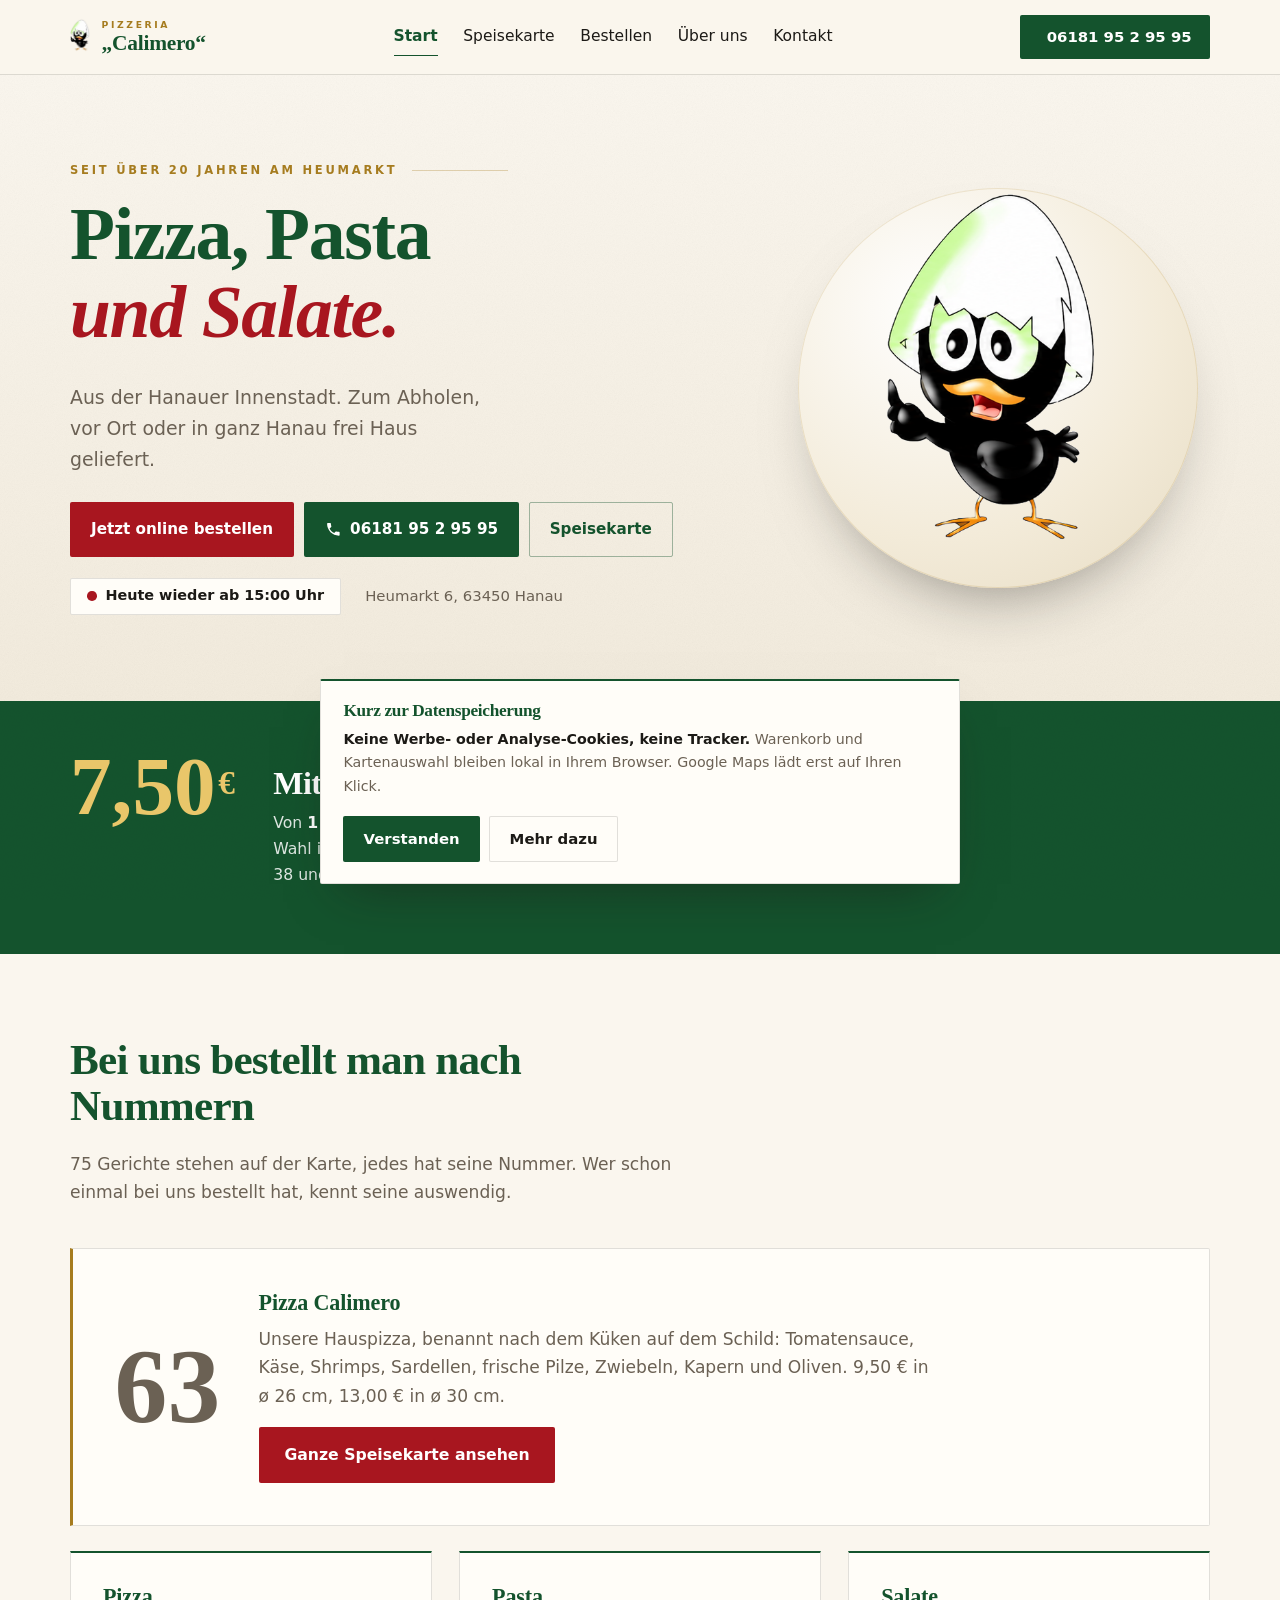
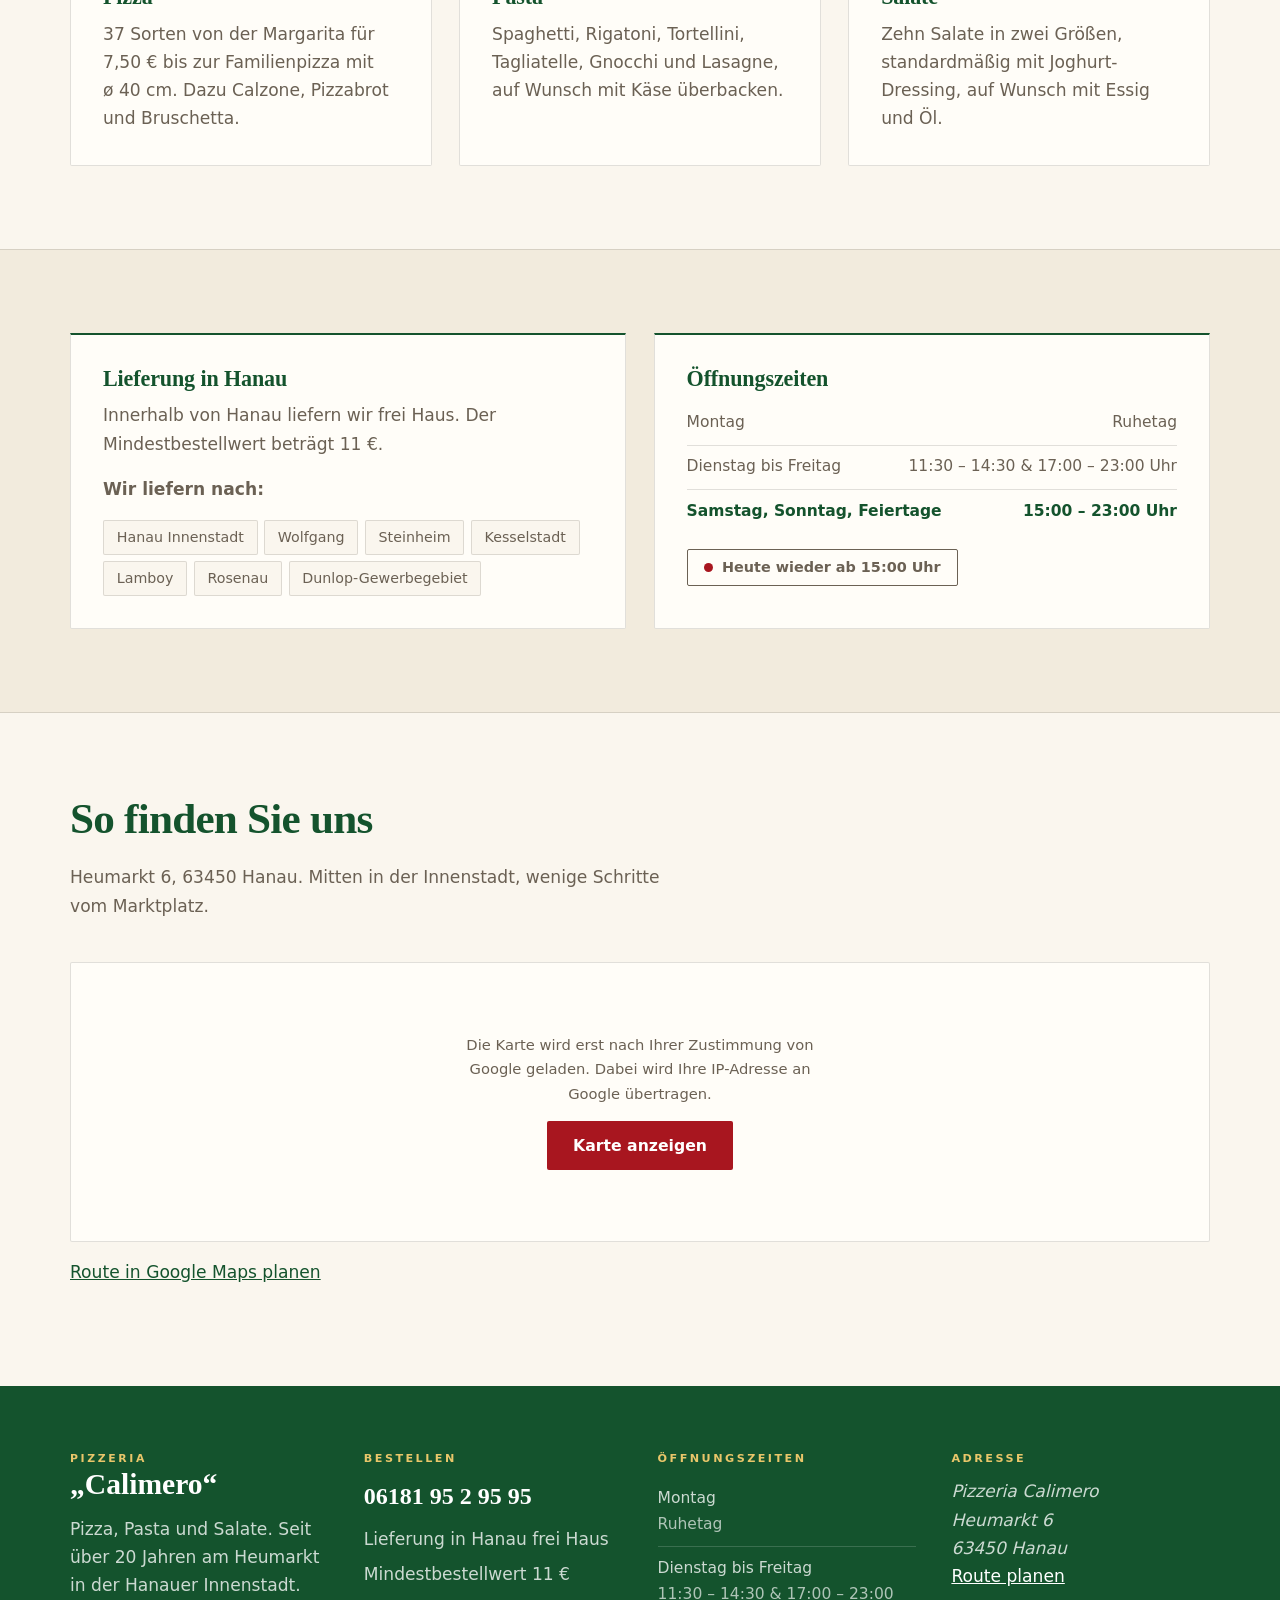
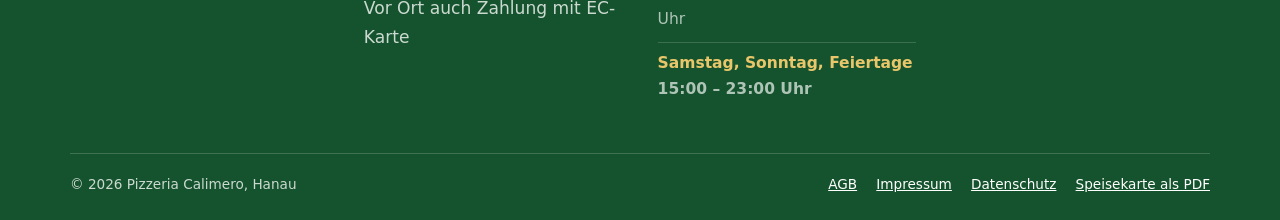
==== index.html @ 31a917a8 "Add files via upload" ====
<!DOCTYPE html>
<!-- Pizzeria Calimero, Stil A Avorio. Build 2026-09-02 06:32, CSS 76b87fc2da -->
<html lang="de" data-build="2026-09-02 06:32">
<head>
<meta charset="utf-8">
<meta name="viewport" content="width=device-width, initial-scale=1">
<title>Pizzeria Calimero Hanau – Pizza, Pasta und Lieferservice am Heumarkt</title>
<meta name="description" content="Pizzeria Calimero, Heumarkt 6 in Hanau. Pizza ab 7,50 €, Pasta und Salate. Mittagsangebot 7,50 €, Lieferung in Hanau frei Haus. Bestellung unter 06181 95 2 95 95.">
<link rel="canonical" href="https://calimero-hanau.de/">
<meta name="robots" content="index, follow">
<meta name="theme-color" content="#14532d">
<meta name="color-scheme" content="light">
<meta property="og:type" content="restaurant">
<meta property="og:locale" content="de_DE">
<meta property="og:site_name" content="Pizzeria Calimero Hanau">
<meta property="og:title" content="Pizzeria Calimero Hanau – Pizza, Pasta und Lieferservice am Heumarkt">
<meta property="og:description" content="Pizzeria Calimero, Heumarkt 6 in Hanau. Pizza ab 7,50 €, Pasta und Salate. Mittagsangebot 7,50 €, Lieferung in Hanau frei Haus. Bestellung unter 06181 95 2 95 95.">
<meta property="og:url" content="https://calimero-hanau.de/">
<meta property="og:image" content="https://calimero-hanau.de/assets/img/og-calimero.jpg">
<meta property="og:image:width" content="1200">
<meta property="og:image:height" content="630">
<meta name="twitter:card" content="summary_large_image">
<link rel="icon" href="favicon.ico" sizes="any">
<link rel="icon" type="image/png" href="assets/img/favicon-512.png">
<link rel="apple-touch-icon" href="assets/img/favicon-512.png">
<link rel="stylesheet" href="assets/css/calimero.css?v=76b87fc2da">
<script type="application/ld+json">
{"@context":"https://schema.org","@type":"Restaurant",
"name":"Pizzeria Calimero","alternateName":"Calimero Hanau",
"url":"https://calimero-hanau.de/","image":"https://calimero-hanau.de/assets/img/og-calimero.jpg",
"telephone":"+4961819529595","priceRange":"€",
"servesCuisine":["Italienisch","Pizza","Pasta"],
"menu":"https://calimero-hanau.de/speisekarte.html",
"acceptsReservations":"True",
"address":{"@type":"PostalAddress","streetAddress":"Heumarkt 6",
"postalCode":"63450","addressLocality":"Hanau","addressRegion":"Hessen","addressCountry":"DE"},
"openingHoursSpecification":[
{"@type":"OpeningHoursSpecification","dayOfWeek":["Tuesday","Wednesday","Thursday","Friday"],
"opens":"11:30","closes":"14:30"},
{"@type":"OpeningHoursSpecification","dayOfWeek":["Tuesday","Wednesday","Thursday","Friday"],
"opens":"17:00","closes":"23:00"},
{"@type":"OpeningHoursSpecification","dayOfWeek":["Saturday","Sunday"],
"opens":"15:00","closes":"23:00"}]}
</script>
</head>
<body>
<a class="sprung" href="#inhalt">Zum Inhalt springen</a>

<header class="kopf">
  <div class="huelle kopf__innen">
    <a class="kopf__logo" href="index.html" aria-label="Pizzeria Calimero, zur Startseite">
      <img class="kopf__kueken" src="assets/img/calimero-kueken.png" alt=""
           width="350" height="660">
      <span class="wortmarke">
        <em>Pizzeria</em>
        <b>„Calimero“</b>
      </span>
    </a>
    <nav class="kopf__nav" aria-label="Hauptmenü">
      <a href="index.html" aria-current="page">Start</a>
      <a href="speisekarte.html">Speisekarte</a>
      <a href="bestellen.html">Bestellen</a>
      <a href="ueber-uns.html">Über uns</a>
      <a href="kontakt.html">Kontakt</a>
    </nav>
    <a class="kopf__tel" href="tel:+4961819529595"><svg viewBox="0 0 24 24" aria-hidden="true"><path d="M6.6 10.8c1.4 2.8 3.8 5.1 6.6 6.6l2.2-2.2c.3-.3.7-.4 1-.2 1.2.4 2.4.6 3.6.6.6 0 1 .4 1 1V20c0 .6-.4 1-1 1C10.6 21 3 13.4 3 4c0-.6.4-1 1-1h3.5c.6 0 1 .4 1 1 0 1.3.2 2.5.6 3.6.1.3 0 .7-.2 1l-2.3 2.2z"/></svg> 06181 95 2 95 95</a>
  </div>
</header>

<main id="inhalt">

<section class="buehne">
  <div class="huelle buehne__innen">
    <div>
      <p class="buehne__jahre">Seit über 20 Jahren am Heumarkt</p>
      <h1>Pizza, Pasta<em>und Salate.</em></h1>
      <p class="buehne__text">Aus der Hanauer Innenstadt. Zum Abholen, vor Ort
      oder in ganz Hanau frei Haus geliefert.</p>
      <div class="buehne__tasten">
        <a class="knopf knopf--dunkel" href="bestellen.html">Jetzt online bestellen</a>
        <a class="knopf knopf--tel" href="tel:+4961819529595"><svg viewBox="0 0 24 24" aria-hidden="true"><path d="M6.6 10.8c1.4 2.8 3.8 5.1 6.6 6.6l2.2-2.2c.3-.3.7-.4 1-.2 1.2.4 2.4.6 3.6.6.6 0 1 .4 1 1V20c0 .6-.4 1-1 1C10.6 21 3 13.4 3 4c0-.6.4-1 1-1h3.5c.6 0 1 .4 1 1 0 1.3.2 2.5.6 3.6.1.3 0 .7-.2 1l-2.3 2.2z"/></svg> 06181 95 2 95 95</a>
        <a class="knopf knopf--linie" href="speisekarte.html">Speisekarte</a>
      </div>
      <ul class="buehne__fakten">
        <li><span class="status" data-status><span class="status__punkt"></span>
            <span data-status-text>Öffnungszeiten siehe unten</span></span></li>
        <li>Heumarkt 6, 63450 Hanau</li>
      </ul>
    </div>
    <div class="teller teller--kueken"><img src="assets/img/calimero-kueken.png" alt="Das Calimero-Küken, Maskottchen der Pizzeria" width="350" height="660"></div>
  </div>
</section>

<section class="mittag">
  <div class="huelle mittag__innen">
    <p class="mittag__preis">7,50<span>€</span></p>
    <div class="mittag__text">
      <h2>Mittagsangebot, Dienstag bis Freitag</h2>
      <p>Von <strong>11:30 bis 14:30 Uhr</strong> eine Pizza, ein Nudelgericht oder einen
      Salat Ihrer Wahl in normaler Größe für 7,50&nbsp;€.
      Ausgenommen sind die Nummern 6, 30, 38 und 51.</p>
    </div>
  </div>
</section>

<section class="abschnitt">
  <div class="huelle">
    <div class="abschnitt__kopf">
      <h2>Bei uns bestellt man nach Nummern</h2>
      <p>75 Gerichte stehen auf der Karte, jedes hat seine Nummer. Wer schon einmal
      bei uns bestellt hat, kennt seine auswendig.</p>
    </div>
    <div class="empfehlung">
      <p class="empfehlung__nr">63</p>
      <div>
        <h3>Pizza Calimero</h3>
        <p>Unsere Hauspizza, benannt nach dem Küken auf dem Schild: Tomatensauce, Käse,
        Shrimps, Sardellen, frische Pilze, Zwiebeln, Kapern und Oliven.
        9,50&nbsp;€ in ø&nbsp;26&nbsp;cm, 13,00&nbsp;€ in ø&nbsp;30&nbsp;cm.</p>
        <p><a class="knopf knopf--dunkel" href="speisekarte.html">Ganze Speisekarte ansehen</a></p>
      </div>
    </div>
    <div class="raster raster--drei" style="margin-top:1.6rem">
      <div class="block">
        <h3>Pizza</h3>
        <p>37 Sorten von der Margarita für 7,50&nbsp;€ bis zur Familienpizza mit
        ø&nbsp;40&nbsp;cm. Dazu Calzone, Pizzabrot und Bruschetta.</p>
      </div>
      <div class="block">
        <h3>Pasta</h3>
        <p>Spaghetti, Rigatoni, Tortellini, Tagliatelle, Gnocchi und Lasagne,
        auf Wunsch mit Käse überbacken.</p>
      </div>
      <div class="block">
        <h3>Salate</h3>
        <p>Zehn Salate in zwei Größen, standardmäßig mit Joghurt-Dressing,
        auf Wunsch mit Essig und Öl.</p>
      </div>
    </div>
  </div>
</section>



<section class="abschnitt abschnitt--tief">
  <div class="huelle">
    <div class="raster raster--zwei">
      <div class="block">
        <h3>Lieferung in Hanau</h3>
        <p>Innerhalb von Hanau liefern wir frei Haus. Der Mindestbestellwert
        beträgt 11&nbsp;€.</p>
        <p><strong>Wir liefern nach:</strong></p>
        <ul class="gebiete">
        <li>Hanau Innenstadt</li>
        <li>Wolfgang</li>
        <li>Steinheim</li>
        <li>Kesselstadt</li>
        <li>Lamboy</li>
        <li>Rosenau</li>
        <li>Dunlop-Gewerbegebiet</li>
        </ul>
      </div>
      <div class="block">
        <h3>Öffnungszeiten</h3>
        <ul class="zeiten">
        <li data-tag="1"><span class="zeiten__tag">Montag</span><span class="zeiten__zeit">Ruhetag</span></li>
        <li data-tag="2,3,4,5"><span class="zeiten__tag">Dienstag bis Freitag</span><span class="zeiten__zeit">11:30 – 14:30 &amp; 17:00 – 23:00 Uhr</span></li>
        <li data-tag="6,0"><span class="zeiten__tag">Samstag, Sonntag, Feiertage</span><span class="zeiten__zeit">15:00 – 23:00 Uhr</span></li>
        </ul>
        <p style="margin-top:1rem"><span class="status" data-status
           style="background:var(--carta-tief);border-color:var(--riga);color:var(--inchiostro)">
           <span class="status__punkt"></span><span data-status-text></span></span></p>
      </div>
    </div>
  </div>
</section>

<section class="abschnitt">
  <div class="huelle">
    <div class="abschnitt__kopf">
      <h2>So finden Sie uns</h2>
      <p>Heumarkt 6, 63450 Hanau. Mitten in der Innenstadt, wenige Schritte vom Marktplatz.</p>
    </div>
    <div class="zweiklick" data-karte="https://www.google.com/maps?q=Heumarkt+6,+63450+Hanau&amp;output=embed">
      <div class="zweiklick__hinweis">
        <p>Die Karte wird erst nach Ihrer Zustimmung von Google geladen. Dabei wird
        Ihre IP-Adresse an Google übertragen.</p>
        <button class="knopf knopf--dunkel" type="button" data-karte-laden>Karte anzeigen</button>
      </div>
    </div>
    <p style="margin-top:1rem"><a href="https://www.google.com/maps/search/?api=1&amp;query=Heumarkt+6%2C+63450+Hanau" target="_blank" rel="noopener">
    Route in Google Maps planen</a></p>
  </div>
</section>
</main>

<footer class="fuss">
  <div class="huelle">
    <div class="fuss__raster">
      <div>
        <p class="fuss__marke"><span>Pizzeria</span><b>„Calimero“</b></p>
        <p>Pizza, Pasta und Salate. Seit über 20 Jahren am Heumarkt
        in der Hanauer Innenstadt.</p>
      </div>
      <div>
        <h3>Bestellen</h3>
        <a class="fuss__tel" href="tel:+4961819529595">06181 95 2 95 95</a>
        <ul class="fuss__liste">
          <li>Lieferung in Hanau frei Haus</li>
          <li>Mindestbestellwert 11&nbsp;€</li>
          <li>Vor Ort auch Zahlung mit EC-Karte</li>
        </ul>
      </div>
      <div>
        <h3>Öffnungszeiten</h3>
        <ul class="zeiten zeiten--stapel">
        <li data-tag="1"><span class="zeiten__tag">Montag</span><span class="zeiten__zeit">Ruhetag</span></li>
        <li data-tag="2,3,4,5"><span class="zeiten__tag">Dienstag bis Freitag</span><span class="zeiten__zeit">11:30 – 14:30 &amp; 17:00 – 23:00 Uhr</span></li>
        <li data-tag="6,0"><span class="zeiten__tag">Samstag, Sonntag, Feiertage</span><span class="zeiten__zeit">15:00 – 23:00 Uhr</span></li>
        </ul>
      </div>
      <div>
        <h3>Adresse</h3>
        <address>
          Pizzeria Calimero<br>
          Heumarkt 6<br>
          63450 Hanau
        </address>
        <p><a href="https://www.google.com/maps/search/?api=1&amp;query=Heumarkt+6%2C+63450+Hanau" target="_blank" rel="noopener">Route planen</a></p>
      </div>
    </div>
    <div class="fuss__unten">
      <span>© 2026 Pizzeria Calimero, Hanau</span>
      <nav aria-label="Rechtliches">
        <a href="bestellbedingungen.html">AGB</a>
        <a href="impressum.html">Impressum</a>
        <a href="datenschutz.html">Datenschutz</a>
        <a href="speisekarte-calimero-2026.pdf" target="_blank" rel="noopener">Speisekarte als PDF</a>
      </nav>
    </div>
  </div>
</footer>

<aside class="consent" id="hinweis-speicher" hidden aria-label="Hinweis zur Datenspeicherung">
  <h2>Kurz zur Datenspeicherung</h2>
  <p><strong>Keine Werbe- oder Analyse-Cookies, keine Tracker.</strong> Warenkorb und
  Kartenauswahl bleiben lokal in Ihrem Browser. Google Maps lädt erst auf Ihren Klick.</p>
  <div class="consent__tasten">
    <button class="knopf knopf--tel" type="button" data-hinweis-ok>Verstanden</button>
    <a class="knopf knopf--rand" href="datenschutz.html">Mehr dazu</a>
  </div>
</aside>

<div class="aktionsleiste">
  <a class="knopf knopf--dunkel" href="bestellen.html">Jetzt bestellen</a>
  <a class="knopf knopf--rand" href="tel:+4961819529595"><svg viewBox="0 0 24 24" aria-hidden="true"><path d="M6.6 10.8c1.4 2.8 3.8 5.1 6.6 6.6l2.2-2.2c.3-.3.7-.4 1-.2 1.2.4 2.4.6 3.6.6.6 0 1 .4 1 1V20c0 .6-.4 1-1 1C10.6 21 3 13.4 3 4c0-.6.4-1 1-1h3.5c.6 0 1 .4 1 1 0 1.3.2 2.5.6 3.6.1.3 0 .7-.2 1l-2.3 2.2z"/></svg> Anrufen</a>
</div>


<script src="assets/js/calimero.js?v=aad7eb503b" defer></script>
</body>
</html>
---- assets/css/calimero.css ----
/* =========================================================
   Pizzeria Calimero, Hanau
   Stil A "Avorio": Elfenbein, tiefes Flaschengruen, Messinggold.
   Rot nur als Signalfarbe.

   SCHRIFTEN: ausschliesslich Systemschriften. Es wird nichts von
   fremden Servern geladen, es sind keine Google Fonts eingebunden
   und es wird keine lizenzpflichtige Schrift verwendet.
   Bitte auch keine nachtraeglich einbauen.
   ========================================================= */

:root{
  --grund:#faf6ee;          /* Elfenbein, Seitengrund */
  --tief:#f2ebdd;           /* abgesetzte Abschnitte */
  --blatt:#fffdf8;          /* Karten und Felder */

  --tinte:#1c1a16;          /* Fliesstext */
  --still:#6b6154;          /* Nebentext */

  --gruen:#14532d;          /* Marke, Ueberschriften, Baender */
  --gruen-hell:#1b6b3a;
  --gold:#a67c1f;           /* Ziffern, Zierlinien */
  --gold-still:rgba(166,124,31,.30);
  --gold-hauch:rgba(166,124,31,.09);
  --rot:#a8161f;            /* Signal, Hauptaktion */
  --rot-hell:#c01d27;

  --linie:rgba(28,26,22,.13);

  --serif:Palatino,"Palatino Linotype","Book Antiqua","Iowan Old Style","Hoefler Text",Georgia,"Times New Roman",serif;
  --sans:"Segoe UI",system-ui,-apple-system,"Helvetica Neue",Arial,sans-serif;

  --breite:1140px;
  --gasse:clamp(1.15rem,4vw,2.6rem);
  --kopf-h:4.6rem;
  --kante:2px;
}

*,*::before,*::after{box-sizing:border-box}

html{
  -webkit-text-size-adjust:100%;scroll-behavior:smooth;
  scroll-padding-top:calc(var(--kopf-h) + 4.4rem);
  background:var(--grund);
}
@media (prefers-reduced-motion:reduce){
  html{scroll-behavior:auto} *{animation:none!important;transition:none!important}
}

body{
  margin:0;background:var(--grund);color:var(--tinte);
  font-family:var(--sans);font-size:clamp(1rem,.96rem + .18vw,1.07rem);
  line-height:1.65;-webkit-font-smoothing:antialiased;
}

/* Sehr feines Papierkorn, nimmt der Flaeche das Sterile */
body::after{
  content:"";position:fixed;inset:0;z-index:1;pointer-events:none;opacity:.30;
  mix-blend-mode:multiply;
  background-image:url("data:image/svg+xml,%3Csvg xmlns='http://www.w3.org/2000/svg' width='200' height='200'%3E%3Cfilter id='n'%3E%3CfeTurbulence type='fractalNoise' baseFrequency='.9' numOctaves='2' stitchTiles='stitch'/%3E%3CfeColorMatrix type='saturate' values='0'/%3E%3C/filter%3E%3Crect width='200' height='200' filter='url(%23n)' opacity='.22'/%3E%3C/svg%3E");
}

img{max-width:100%;height:auto;display:block}
a{color:var(--gruen)}
a:hover{color:var(--rot)}
a:focus-visible,button:focus-visible,input:focus-visible,select:focus-visible,
textarea:focus-visible,summary:focus-visible{
  outline:2px solid var(--gruen);outline-offset:3px;border-radius:2px;
}

h1,h2,h3{font-family:var(--serif);font-weight:700;line-height:1.06;margin:0 0 .5em;
  color:var(--gruen);letter-spacing:-.018em}
h1{font-size:clamp(2.5rem,1.4rem + 4.6vw,4.6rem)}
h2{font-size:clamp(1.8rem,1.35rem + 2vw,2.7rem)}
h3{font-size:clamp(1.16rem,1.05rem + .5vw,1.38rem);letter-spacing:-.006em}
p{margin:0 0 1em;max-width:62ch}

.huelle{width:min(100% - 2*var(--gasse),var(--breite));margin-inline:auto;position:relative;z-index:2}
.nur-sr{position:absolute;width:1px;height:1px;padding:0;margin:-1px;overflow:hidden;
  clip:rect(0 0 0 0);white-space:nowrap;border:0}

.marke{font-family:var(--sans);font-size:.72rem;font-weight:700;letter-spacing:.24em;
  text-transform:uppercase;color:var(--gold)}

.sprung{position:absolute;left:.5rem;top:-4rem;z-index:200;background:var(--gruen);
  color:#fff;padding:.65rem 1rem;border-radius:2px;font-weight:700;transition:top .15s}
.sprung:focus{top:.5rem}

/* ---------------- Kopf ---------------- */
.kopf{position:sticky;top:0;z-index:90;background:rgba(250,246,238,.95);
  backdrop-filter:saturate(140%) blur(8px);-webkit-backdrop-filter:saturate(140%) blur(8px);
  border-bottom:1px solid var(--linie)}
.kopf__innen{display:flex;align-items:center;justify-content:space-between;gap:1rem;
  min-height:4.6rem}
.kopf__logo{display:flex;align-items:center;gap:.65rem;text-decoration:none}
.kopf__kueken{height:2.5rem;width:auto;flex:none}
.wortmarke{display:block;line-height:1}
.wortmarke em{display:block;font-style:normal;font-family:var(--sans);font-size:.58rem;
  font-weight:700;letter-spacing:.28em;text-transform:uppercase;color:var(--gold);
  margin-bottom:.24rem}
.wortmarke b{display:block;font-family:var(--serif);font-weight:700;font-size:1.34rem;
  color:var(--gruen);letter-spacing:-.012em}
.kopf__nav{display:flex;align-items:center;gap:clamp(.9rem,2vw,1.9rem)}
.kopf__nav a{font-family:var(--sans);font-size:.97rem;color:var(--tinte);text-decoration:none;
  padding:.4rem 0;border-bottom:1px solid transparent}
.kopf__nav a:hover{color:var(--gruen);border-bottom-color:var(--gold)}
.kopf__nav a[aria-current="page"]{color:var(--gruen);font-weight:600;border-bottom-color:var(--gruen)}
.kopf__tel{display:inline-flex;align-items:center;gap:.5rem;white-space:nowrap;
  background:var(--gruen);color:#fff;text-decoration:none;font-weight:700;font-size:.93rem;
  padding:.62rem 1.15rem;border-radius:var(--kante)}
.kopf__tel:hover{background:var(--gruen-hell);color:#fff}
@media (max-width:860px){
  .kopf__tel{display:none}
  .kopf__innen{flex-wrap:wrap;justify-content:center;min-height:0;padding-block:.6rem;gap:.3rem}
  .kopf__logo{flex:0 0 100%;justify-content:center}
  .kopf__kueken{height:2.2rem}
  .wortmarke b{font-size:1.2rem}
  .kopf__nav{flex:0 0 100%;justify-content:center;flex-wrap:wrap;gap:.1rem 1.05rem}
  .kopf__nav a{font-size:.95rem;white-space:nowrap;padding:.28rem 0}
}

/* ---------------- Buttons ---------------- */
.knopf{display:inline-flex;align-items:center;justify-content:center;gap:.55rem;
  font-family:var(--sans);font-weight:700;font-size:.98rem;
  padding:.88rem 1.55rem;border-radius:var(--kante);border:1px solid transparent;
  text-decoration:none;cursor:pointer;transition:background .14s,color .14s,border-color .14s}
.knopf--dunkel{background:var(--rot);color:#fff}
.knopf--dunkel:hover{background:var(--rot-hell);color:#fff}
.knopf--tel{background:var(--gruen);color:#fff}
.knopf--tel:hover{background:var(--gruen-hell);color:#fff}
.knopf--wa{background:#1f7a4d;color:#fff}
.knopf--wa:hover{background:#25945d;color:#fff}
.knopf--linie{background:transparent;color:var(--gruen);border-color:rgba(20,83,45,.38)}
.knopf--linie:hover{background:rgba(20,83,45,.07);color:var(--gruen);border-color:var(--gruen)}
.knopf--rand{background:var(--blatt);color:var(--tinte);border-color:var(--linie)}
.knopf--rand:hover{border-color:var(--gruen);color:var(--gruen)}
.knopf svg{width:1.1em;height:1.1em;flex:none;fill:currentColor}

/* ---------------- Bühne ---------------- */
.buehne{position:relative;background:linear-gradient(180deg,var(--grund),var(--tief))}
.buehne__innen{display:grid;grid-template-columns:minmax(0,1.22fr) minmax(0,.78fr);
  gap:clamp(1.4rem,4vw,3.4rem);align-items:center;
  padding-block:clamp(3rem,7vw,5.4rem)}
.buehne__jahre{font-family:var(--sans);font-size:.72rem;font-weight:700;letter-spacing:.24em;
  text-transform:uppercase;color:var(--gold);margin:0 0 1.3em;
  display:flex;align-items:center;gap:.9rem}
.buehne__jahre::after{content:"";height:1px;flex:1 1 3rem;max-width:6rem;background:var(--gold-still)}
.buehne h1{margin-bottom:.42em}
.buehne h1 em{display:block;font-style:italic;color:var(--rot)}
.buehne__text{color:var(--still);font-size:clamp(1.04rem,1rem + .4vw,1.18rem);max-width:35ch}
.buehne__tasten{display:flex;flex-wrap:wrap;gap:.6rem;margin:1.7rem 0 1.3rem}
.buehne__tasten .knopf{padding:.85rem 1.25rem;font-size:.95rem}
.buehne__fakten{display:flex;flex-wrap:wrap;gap:.55rem 1.5rem;align-items:center;list-style:none;
  font-size:.93rem;color:var(--still);margin:0;padding:0}

/* Teller, spaeter mit echtem Foto */
.teller{aspect-ratio:1;border-radius:50%;justify-self:center;width:min(100%,400px);
  background:radial-gradient(circle at 34% 30%,#fff,#f3ebd9 60%,#e6dbc2);
  box-shadow:0 34px 64px -34px rgba(28,26,22,.5),inset 0 0 0 1px rgba(166,124,31,.16);
  display:flex;align-items:center;justify-content:center;overflow:hidden;position:relative}
.teller img{width:100%;height:100%;object-fit:cover}
.teller--kueken img{width:60%;height:auto;object-fit:contain}
@media (max-width:860px){
  .buehne__innen{grid-template-columns:1fr;gap:1.8rem}
  .teller{width:min(62%,240px)}
  .buehne__text{font-size:1.04rem}
}

.status{display:inline-flex;align-items:center;gap:.55rem;background:var(--blatt);
  border:1px solid var(--linie);border-radius:var(--kante);padding:.36rem 1rem;
  font-size:.9rem;font-weight:600;color:var(--tinte)}
.status__punkt{width:.6rem;height:.6rem;border-radius:50%;background:#a49a8c;flex:none}
.status[data-offen="ja"] .status__punkt{background:#1f9d55;box-shadow:0 0 0 4px rgba(31,157,85,.16)}
.status[data-offen="nein"] .status__punkt{background:var(--rot)}

/* ---------------- Abschnitte ---------------- */
.abschnitt{padding-block:clamp(3rem,6.5vw,5.4rem);position:relative}
.abschnitt--tief{background:var(--tief);border-block:1px solid var(--linie)}
.abschnitt__kopf{max-width:56ch;margin-bottom:clamp(1.7rem,4vw,2.6rem)}
.abschnitt__kopf p{color:var(--still)}

.ornament{display:flex;align-items:center;gap:1rem;margin:0;border:0;padding:0}
.ornament::before,.ornament::after{content:"";height:1px;flex:1;
  background:linear-gradient(to right,transparent,var(--gold-still),transparent)}
.ornament span{color:var(--gold);font-size:.68rem;letter-spacing:.4em}

/* ---------------- Mittagsangebot ---------------- */
.mittag{background:var(--gruen);color:#fff;padding-block:clamp(1.9rem,4vw,2.9rem)}
.mittag__innen{display:flex;flex-wrap:wrap;align-items:center;gap:clamp(1rem,3vw,2.8rem)}
.mittag__preis{font-family:var(--serif);font-weight:700;line-height:.92;flex:none;
  font-size:clamp(3.2rem,2rem + 5vw,5.2rem);color:#e9c66a}
.mittag__preis span{font-size:.4em;vertical-align:.6em;margin-left:.08em}
.mittag__text{flex:1 1 22rem}
.mittag__text h2{color:#fff;font-size:clamp(1.45rem,1.2rem + 1.2vw,2rem);margin-bottom:.3em}
.mittag__text p{color:rgba(255,255,255,.86);margin:0;font-size:.98rem}
.mittag__text strong{color:#fff}

/* ---------------- Speisekarte ---------------- */
.karte-nav{position:sticky;top:var(--kopf-h);z-index:80;background:rgba(250,246,238,.96);
  backdrop-filter:blur(8px);-webkit-backdrop-filter:blur(8px);
  border-bottom:1px solid var(--linie);padding-block:.75rem}
.karte-nav__innen{display:flex;flex-wrap:wrap;align-items:center;gap:.6rem}
.karte-nav__gruppe{display:flex;gap:.4rem;flex-wrap:wrap}
.karte-nav a{font-family:var(--sans);font-size:.94rem;text-decoration:none;color:var(--tinte);
  border:1px solid var(--linie);border-radius:var(--kante);padding:.4rem 1rem;
  background:var(--blatt)}
.karte-nav a:hover{border-color:var(--gruen);color:var(--gruen)}

.suche{margin-left:auto;position:relative;flex:1 1 17rem;max-width:27rem}
.suche input{width:100%;font:inherit;font-size:1rem;padding:.58rem 2.4rem .58rem .95rem;
  border:1px solid var(--linie);border-radius:var(--kante);background:var(--blatt);color:var(--tinte)}
.suche input::placeholder{color:#9a8f80}
.suche input::-webkit-search-cancel-button,
.suche input::-webkit-search-decoration{-webkit-appearance:none;appearance:none}
.suche__leeren{position:absolute;right:.4rem;top:50%;transform:translateY(-50%);border:0;
  background:transparent;font-size:1.35rem;line-height:1;color:var(--still);cursor:pointer;
  padding:.2rem .5rem}
@media (max-width:860px){ .suche{margin-left:0;max-width:none} }

.gruppe{margin-bottom:clamp(2.6rem,5vw,4rem)}
.gruppe__kopf{display:flex;align-items:center;justify-content:space-between;gap:1rem;
  flex-wrap:wrap;margin-bottom:.9rem}
.gruppe__kopf h2{margin:0}
.gruppe__rechts{display:flex;align-items:center;gap:1.1rem;flex-wrap:wrap}
.gruppe__masse{display:flex;gap:1rem;font-size:.7rem;font-weight:700;letter-spacing:.16em;
  text-transform:uppercase;color:var(--gold);white-space:nowrap}
.gruppe__masse span{min-width:3.4rem;text-align:right}
.gruppe__bestellen{display:inline-flex;align-items:center;font-family:var(--sans);
  font-size:.72rem;font-weight:700;letter-spacing:.16em;text-transform:uppercase;
  color:var(--gruen);text-decoration:none;border:1px solid rgba(20,83,45,.32);
  border-radius:var(--kante);padding:.42rem 1rem;background:var(--blatt)}
.gruppe__bestellen:hover{background:var(--gruen);color:#fff;border-color:var(--gruen)}
@media (max-width:600px){
  .gruppe__kopf{align-items:flex-start}
  .gruppe__rechts{width:100%;justify-content:space-between}
}

.gerichte{list-style:none;margin:0;padding:0;border-top:1px solid var(--gold-still)}
.gericht{display:flex;gap:.95rem;align-items:baseline;padding:.9rem 0;
  border-bottom:1px dotted rgba(28,26,22,.22)}
.gericht__bild{flex:none;width:64px;height:64px;border-radius:var(--kante);overflow:hidden;
  background:var(--tief);border:1px solid var(--linie);align-self:center}
.gericht__bild img{width:100%;height:100%;object-fit:cover}
.gericht__bild--leer{border-color:transparent;background:transparent}
.gericht__nr{font-family:var(--serif);font-weight:700;font-size:1rem;color:var(--gold);
  flex:none;min-width:2.4rem;font-variant-numeric:tabular-nums}
.gericht__mitte{flex:1 1 auto;min-width:0}
.gericht__name{font-family:var(--serif);font-weight:700;font-size:1.14rem;display:block;
  color:var(--tinte);overflow-wrap:anywhere}
.gericht__zutaten{display:block;color:var(--still);font-size:.92rem;line-height:1.45}
.gericht__code{font-size:.73rem;color:#948a7c;letter-spacing:.03em}
.gericht__preise{flex:none;display:flex;gap:1rem;font-variant-numeric:tabular-nums;
  font-weight:700;color:var(--tinte)}
.gericht__preise span{min-width:3.4rem;text-align:right}
.gericht__preise span:only-child{min-width:0}
.gericht[hidden]{display:none}
.gruppe[data-leer="ja"]{display:none}

.kein-treffer{display:none;padding:2rem 0;font-family:var(--serif);font-size:1.2rem;
  color:var(--still)}
body[data-treffer="0"] .kein-treffer{display:block}

.hinweis{background:var(--blatt);border:1px solid var(--linie);border-left:3px solid var(--gold);
  border-radius:0 var(--kante) var(--kante) 0;padding:1rem 1.2rem;margin:1.3rem 0 0;
  font-size:.92rem;color:var(--still)}
.hinweis strong{color:var(--tinte)}
.hinweis p:last-child{margin-bottom:0}
.hinweis--warnung{border-left-color:var(--rot);background:rgba(168,22,31,.05)}
.hinweis--warnung strong{color:var(--rot)}
.hinweis--intern{border-left-color:var(--rot);font-size:.86rem;padding:.8rem 1rem}

.legende{display:grid;grid-template-columns:repeat(auto-fit,minmax(min(15rem,100%),1fr));
  gap:1.8rem 2.6rem}
.legende h3{font-size:1rem;margin-bottom:.6em;color:var(--gold)}
.legende ul{list-style:none;margin:0;padding:0;font-size:.89rem;color:var(--still);
  columns:2;column-gap:1.4rem}
.legende li{break-inside:avoid;margin-bottom:.24rem}
.legende b{color:var(--tinte);font-family:var(--serif)}

/* ---------------- Karten und Raster ---------------- */
.raster{display:grid;gap:clamp(1rem,2.5vw,1.7rem)}
.raster--drei{grid-template-columns:repeat(auto-fit,minmax(min(16rem,100%),1fr))}
.raster--zwei{grid-template-columns:repeat(auto-fit,minmax(min(19rem,100%),1fr))}

.block{background:var(--blatt);border:1px solid var(--linie);border-top:2px solid var(--gruen);
  border-radius:0 0 var(--kante) var(--kante);padding:clamp(1.3rem,3vw,2rem)}
.block h3{margin-top:0}
.block p{color:var(--still)}
.block p:last-child,.block ul:last-child{margin-bottom:0}

.zeiten{list-style:none;margin:0;padding:0}
.zeiten li{display:flex;justify-content:space-between;gap:1rem;padding:.55rem 0;
  border-bottom:1px solid var(--linie);font-size:.97rem;color:var(--still)}
.zeiten li:last-child{border-bottom:0}
.zeiten li[data-heute="ja"]{color:var(--gruen);font-weight:700}
.zeiten__tag{flex:none}
.zeiten__zeit{text-align:right;font-variant-numeric:tabular-nums}
.zeiten--stapel li{display:block}
.zeiten--stapel .zeiten__zeit{text-align:left;display:block}
@media (max-width:560px){
  .zeiten li{display:block}
  .zeiten .zeiten__zeit{text-align:left;display:block}
}

.gebiete{list-style:none;margin:0;padding:0;display:flex;flex-wrap:wrap;gap:.4rem}
.gebiete li{border:1px solid var(--linie);border-radius:var(--kante);padding:.28rem .8rem;
  font-size:.89rem;color:var(--still);background:var(--grund)}

.empfehlung{display:grid;grid-template-columns:auto 1fr;gap:clamp(1.2rem,3vw,2.6rem);
  align-items:center;background:var(--blatt);border:1px solid var(--linie);
  border-left:3px solid var(--gold);border-radius:0 var(--kante) var(--kante) 0;
  padding:clamp(1.5rem,3.5vw,2.6rem)}
.empfehlung__nr{font-family:var(--serif);font-weight:700;line-height:.82;margin:0;
  font-size:clamp(3.8rem,2rem + 7.5vw,6.6rem);color:var(--gold)}
.empfehlung h3{margin-top:0}
.empfehlung p{color:var(--still)}
.empfehlung p:last-child{margin-bottom:0}
@media (max-width:560px){ .empfehlung{grid-template-columns:1fr;gap:.6rem} }

/* ---------------- Fotos ---------------- */
.foto{position:relative;overflow:hidden;border-radius:var(--kante);border:1px solid var(--linie);
  background:var(--tief);margin:0}
.foto img{width:100%;height:100%;object-fit:cover}
.foto--breit{aspect-ratio:16/9}
.foto--hoch{aspect-ratio:4/5}
.foto--quadrat{aspect-ratio:1/1}
.foto figcaption{position:absolute;left:0;right:0;bottom:0;padding:1.6rem 1.1rem .8rem;
  font-size:.85rem;color:#fff;background:linear-gradient(to top,rgba(20,20,16,.82),transparent)}
.galerie{display:grid;gap:clamp(.7rem,2vw,1.2rem);
  grid-template-columns:repeat(auto-fit,minmax(min(14rem,100%),1fr))}

/* ---------------- Zwei-Klick-Karte ---------------- */
.zweiklick{position:relative;border:1px solid var(--linie);border-radius:var(--kante);
  overflow:hidden;background:var(--blatt);min-height:280px;display:flex;align-items:center;
  justify-content:center}
.zweiklick__hinweis{padding:1.8rem;text-align:center;max-width:38ch}
.zweiklick__hinweis p{font-size:.92rem;color:var(--still);margin-inline:auto}
.zweiklick iframe{width:100%;height:360px;border:0;display:block}

/* ---------------- Fuß ---------------- */
.fuss{background:var(--gruen);color:rgba(255,255,255,.78);
  padding-block:clamp(2.8rem,6vw,4.2rem) 1.5rem;position:relative;z-index:2}
.fuss a{color:#fff}
.fuss a:hover{color:#e9c66a}
.fuss h3{color:#e9c66a;font-size:.7rem;font-weight:700;letter-spacing:.22em;
  text-transform:uppercase;font-family:var(--sans);margin-bottom:1.1em}
.fuss__raster{display:grid;grid-template-columns:repeat(auto-fit,minmax(min(14rem,100%),1fr));
  gap:2.2rem}
.fuss__marke{font-family:var(--serif);color:#fff;line-height:1.05;margin:0 0 .9rem}
.fuss__marke span{display:block;font-size:.68rem;letter-spacing:.24em;color:#e9c66a;
  font-family:var(--sans);font-weight:700;text-transform:uppercase;margin-bottom:.3rem}
.fuss__marke b{font-size:1.85rem;font-weight:700}
.fuss__liste{list-style:none;margin:0;padding:0}
.fuss__liste li{margin-bottom:.4rem}
.fuss__tel{font-family:var(--serif);font-size:1.5rem;font-weight:700;color:#fff;
  text-decoration:none;display:inline-block;margin-bottom:.5rem}
.fuss__tel:hover{color:#e9c66a}
.fuss .zeiten li{border-bottom-color:rgba(255,255,255,.16);color:rgba(255,255,255,.78)}
.fuss .zeiten li[data-heute="ja"]{color:#e9c66a}
.fuss .zeiten .zeiten__zeit{color:rgba(255,255,255,.66)}
.fuss__unten{display:flex;flex-wrap:wrap;gap:.6rem 1.4rem;justify-content:space-between;
  border-top:1px solid rgba(255,255,255,.18);margin-top:2.6rem;padding-top:1.2rem;font-size:.85rem}
.fuss__unten nav{display:flex;gap:1.2rem;flex-wrap:wrap}

/* ---------------- Mobile Aktionsleiste ---------------- */
.aktionsleiste{position:fixed;left:0;right:0;bottom:0;z-index:95;display:none;gap:.5rem;
  background:rgba(250,246,238,.98);backdrop-filter:blur(8px);
  border-top:1px solid var(--linie);
  padding:.55rem var(--gasse) calc(.55rem + env(safe-area-inset-bottom));
  box-shadow:0 -8px 24px -18px rgba(28,26,22,.6)}
.aktionsleiste .knopf{flex:1 1 0;padding:.82rem .6rem;font-size:.96rem}
@media (max-width:860px){ .aktionsleiste{display:flex} body{padding-bottom:4.6rem} }
body[data-seite="bestellen"] .aktionsleiste{display:none}
body[data-seite="bestellen"]{padding-bottom:0}

/* ---------------- Rechtstexte ---------------- */
.rechtstext{padding-block:clamp(2.6rem,6vw,4.2rem)}
.rechtstext h1{font-size:clamp(2rem,1.5rem + 2.2vw,2.9rem);margin-bottom:.6em}
.rechtstext h2{font-size:clamp(1.26rem,1.15rem + .8vw,1.6rem);margin-top:2.2em}
.rechtstext h3{font-size:1.08rem;margin-top:1.6em}
.rechtstext p,.rechtstext li{max-width:72ch;color:var(--still)}
.rechtstext ul{padding-left:1.2rem}
.rechtstext li{margin-bottom:.35rem}
.rechtstext address{font-style:normal}
.todo{background:#f6e2a8;color:#5a3d00;font-weight:700;padding:.08em .4em;border-radius:2px;
  box-decoration-break:clone;-webkit-box-decoration-break:clone}

/* =========================================================
   BESTELLFUNKTION
   ========================================================= */
.best-kopf{padding-block:clamp(2.4rem,5vw,3.6rem) clamp(1.4rem,3vw,2rem);
  background:linear-gradient(180deg,var(--grund),var(--tief));
  border-bottom:1px solid var(--linie)}
.best-kopf h1{margin-bottom:.3em}
.best-kopf > .huelle > p{color:var(--still)}
.best-ablauf{list-style:none;display:flex;flex-wrap:wrap;gap:.5rem 1.8rem;margin:1.4rem 0 0;
  padding:0;font-size:.91rem;color:var(--still)}
.best-ablauf li{display:flex;align-items:baseline;gap:.5rem}
.best-ablauf b{font-family:var(--serif);color:var(--gold);font-size:1.15rem}

.best-nav{position:sticky;top:var(--kopf-h);z-index:80;background:rgba(250,246,238,.96);
  backdrop-filter:blur(8px);-webkit-backdrop-filter:blur(8px);
  border-bottom:1px solid var(--linie);padding-block:.7rem}
.best-nav__innen{display:flex;flex-wrap:wrap;gap:.6rem;align-items:center}
.kat-tab{font-family:var(--sans);font-size:.94rem;border:1px solid var(--linie);
  background:var(--blatt);color:var(--tinte);border-radius:var(--kante);padding:.44rem 1.05rem;
  cursor:pointer}
.kat-tab:hover{border-color:var(--gruen);color:var(--gruen)}
.kat-tab[aria-pressed="true"]{background:var(--gruen);border-color:var(--gruen);color:#fff;
  font-weight:700}

.best-liste{display:grid;gap:.5rem;margin-top:clamp(1.4rem,4vw,2.2rem)}
.best-artikel{display:flex;gap:.8rem;align-items:center;width:100%;text-align:left;
  background:var(--blatt);border:1px solid var(--linie);border-radius:var(--kante);
  padding:.9rem 1.05rem;cursor:pointer;font:inherit;color:var(--tinte);
  transition:border-color .14s,box-shadow .14s}
.best-artikel:hover{border-color:rgba(20,83,45,.4);
  box-shadow:0 10px 24px -18px rgba(28,26,22,.7)}
.best-artikel__bild{flex:none;width:58px;height:58px;border-radius:var(--kante);
  overflow:hidden;background:var(--tief);border:1px solid var(--linie)}
.best-artikel__bild img{width:100%;height:100%;object-fit:cover}
.best-artikel__mitte{flex:1 1 auto;min-width:0}
.best-artikel__nr{font-style:normal;display:inline-block;min-width:2.5rem;color:var(--gold);
  font-weight:700;font-family:var(--serif)}
.best-artikel__name{display:block;font-family:var(--serif);font-weight:700;font-size:1.1rem;
  overflow-wrap:anywhere}
.best-artikel__desc{display:block;color:var(--still);font-size:.88rem;line-height:1.4;
  overflow-wrap:anywhere}
.best-artikel__preis{flex:none;font-weight:700;font-variant-numeric:tabular-nums;
  white-space:nowrap}

#korb-leiste{position:fixed;left:0;right:0;bottom:0;z-index:96;display:flex;align-items:center;
  gap:1rem;justify-content:space-between;width:min(100% - 2rem,34rem);margin:0 auto 1rem;
  background:var(--gruen);color:#fff;border:0;border-radius:var(--kante);cursor:pointer;
  padding:1rem 1.5rem;font:inherit;font-weight:700;box-shadow:0 16px 34px -18px rgba(20,83,45,.9)}
#korb-leiste[hidden]{display:none}
#korb-leiste:hover{background:var(--gruen-hell)}
body[data-korb="voll"]{padding-bottom:5.5rem}

/* ---------------- Overlay ---------------- */
.overlay{position:fixed;inset:0;z-index:130;background:rgba(28,26,22,.55);
  display:flex;align-items:flex-end;justify-content:center;padding:0}
.overlay[hidden]{display:none}
.overlay__panel{background:var(--grund);width:min(100%,42rem);max-height:92vh;overflow-y:auto;
  border:1px solid var(--linie);border-bottom:0;
  border-radius:var(--kante) var(--kante) 0 0;padding:clamp(1.3rem,4vw,2rem);
  padding-bottom:0;position:relative}
@media (min-width:720px){
  .overlay{align-items:center;padding:1.5rem}
  .overlay__panel{border-radius:var(--kante);max-height:88vh;border-bottom:1px solid var(--linie)}
}
.overlay__zu{position:absolute;right:.5rem;top:.4rem;z-index:5;border:0;background:transparent;
  font-size:2rem;line-height:1;cursor:pointer;color:var(--still);padding:.2rem .6rem}
.overlay__zu:hover{color:var(--rot)}
.overlay__panel h2{margin-top:0;padding-right:2.5rem}

.konfig__bild{margin:-.4rem 0 1.1rem;border-radius:var(--kante);overflow:hidden;
  border:1px solid var(--linie);aspect-ratio:16/9;background:var(--tief)}
.konfig__bild img{width:100%;height:100%;object-fit:cover}
.konfig__desc{color:var(--still);margin-bottom:.4em}
.konfig__codes{font-size:.83rem;color:#948a7c}
.konfig__hint{font-size:.85rem;color:var(--still);margin:.4rem 0 .7rem}
.konfig__block{border:0;border-top:1px solid var(--linie);margin:1.3rem 0 0;padding:1.1rem 0 0}
.konfig__block legend{font-family:var(--sans);font-size:.7rem;font-weight:700;
  letter-spacing:.2em;text-transform:uppercase;color:var(--gold);padding:0}
.konfig__block textarea,.feld input,.feld select,.feld textarea{width:100%;font:inherit;
  padding:.65rem .85rem;border:1px solid var(--linie);border-radius:var(--kante);
  background:var(--blatt);color:var(--tinte)}
.konfig__block textarea::placeholder,.feld textarea::placeholder,
.feld input::placeholder{color:#9a8f80}

.wahl{display:grid;gap:.45rem;grid-template-columns:repeat(auto-fit,minmax(min(13rem,100%),1fr))}
.wahl--eng{grid-template-columns:repeat(auto-fit,minmax(min(9rem,100%),1fr))}
.wahl--eng .wahl__opt{font-size:.9rem;padding:.55rem .6rem}
.wahl--eng .wahl__opt input{width:.95rem;height:.95rem}
.wahl__opt{display:flex;align-items:center;gap:.6rem;background:var(--blatt);
  border:1px solid var(--linie);border-radius:var(--kante);padding:.62rem .8rem;cursor:pointer;
  font-size:.95rem;transition:border-color .12s,background .12s}
.wahl__opt:hover{border-color:rgba(20,83,45,.4)}
.wahl__opt:has(input:checked){border-color:var(--gruen);background:rgba(20,83,45,.07)}
.wahl__opt input{accent-color:var(--gruen);flex:none;width:1.05rem;height:1.05rem}
.wahl__opt span{display:flex;justify-content:space-between;gap:.5rem;width:100%;
  align-items:baseline;min-width:0;overflow-wrap:anywhere}
.wahl__opt b{font-variant-numeric:tabular-nums;white-space:nowrap;color:var(--gold);
  font-weight:700;font-size:.87rem}

.feld{display:block;margin-bottom:.85rem}
.feld > span{display:block;font-size:.72rem;font-weight:700;letter-spacing:.14em;
  text-transform:uppercase;color:var(--still);margin-bottom:.3rem}
.honigtopf{position:absolute;left:-9999px;width:1px;height:1px;overflow:hidden}

.konfig__fuss{display:flex;gap:.7rem;align-items:center;margin-top:1.6rem;
  position:sticky;bottom:0;z-index:2;background:var(--grund);flex-wrap:wrap;
  margin-inline:calc(-1 * clamp(1.3rem,4vw,2rem));
  padding:.9rem clamp(1.3rem,4vw,2rem) calc(1.3rem + env(safe-area-inset-bottom));
  border-top:1px solid var(--linie)}
.konfig__fuss--statisch{position:static;border-top:0}
.konfig__fuss .knopf{flex:1 1 auto;justify-content:center}
.konfig__add{display:flex;justify-content:space-between;gap:1rem}
.menge{display:flex;align-items:center;gap:.3rem;border:1px solid var(--linie);
  border-radius:var(--kante);background:var(--blatt);flex:none}
.menge button{border:0;background:transparent;font-size:1.3rem;line-height:1;cursor:pointer;
  padding:.58rem .85rem;color:var(--tinte)}
.menge button:hover{color:var(--gruen)}
.menge output{min-width:1.6rem;text-align:center;font-weight:700;font-variant-numeric:tabular-nums}

.korb__liste{list-style:none;margin:1.1rem 0 0;padding:0}
.korb__zeile{display:flex;gap:.75rem;padding:.9rem 0;border-bottom:1px solid var(--linie)}
.korb__menge{font-weight:700;flex:none;min-width:1.8rem;font-variant-numeric:tabular-nums;
  color:var(--gold)}
.korb__mitte{flex:1 1 auto;min-width:0}
.korb__mitte b{font-family:var(--serif);font-size:1.04rem}
.korb__detail{display:block;font-size:.86rem;color:var(--still);line-height:1.45}
.korb__aktionen{display:flex;gap:.9rem;margin-top:.35rem}
.korb__aktionen button{border:0;background:transparent;padding:0;font:inherit;font-size:.82rem;
  color:var(--gruen);text-decoration:underline;cursor:pointer}
.korb__preis{flex:none;font-weight:700;font-variant-numeric:tabular-nums}
.korb__summe{display:flex;justify-content:space-between;gap:1rem;margin-top:1.1rem;
  font-family:var(--serif);font-size:1.3rem;max-width:none;color:var(--gruen)}

.kasse__summe{margin-top:1.5rem;border-top:1px solid var(--gold-still);padding-top:.9rem}
.kasse__summe p{display:flex;justify-content:space-between;gap:1rem;margin:0 0 .35rem;
  max-width:none;color:var(--still)}
.kasse__gesamt{font-family:var(--serif);font-size:1.35rem;font-weight:700;
  color:var(--gruen)!important}
.kasse__warnung{background:#f6e2a8;border:1px solid rgba(166,124,31,.35);color:#5a3d00;
  padding:.65rem .85rem;border-radius:var(--kante);font-size:.9rem;display:block!important}
.kasse__recht{font-size:.83rem;color:var(--still);margin-top:1.1rem;max-width:none}
.kasse__fehler{background:rgba(168,22,31,.08);color:var(--rot);border-left:3px solid var(--rot);
  padding:.7rem .9rem;font-size:.92rem;font-weight:600;max-width:none;
  border-radius:0 var(--kante) var(--kante) 0}

.fertig__pin{display:flex;flex-direction:column;gap:.15rem;background:var(--gruen);
  border-radius:var(--kante);padding:1rem 1.3rem;margin:0 3rem 1.3rem 0;max-width:none;
  position:relative}
.fertig__pin span{font-size:.7rem;font-weight:700;letter-spacing:.2em;text-transform:uppercase;
  color:rgba(255,255,255,.7)}
.fertig__pin b{font-family:var(--serif);font-size:2.6rem;line-height:1;letter-spacing:.09em;
  color:#e9c66a}
.fertig__text{background:var(--blatt);border:1px solid var(--linie);border-radius:var(--kante);
  padding:1rem;font-family:ui-monospace,"SF Mono",Menlo,Consolas,monospace;font-size:.83rem;
  line-height:1.6;white-space:pre-wrap;word-break:break-word;max-height:16rem;overflow-y:auto;
  margin:1.1rem 0;color:var(--tinte)}
.fertig__tasten{display:flex;flex-wrap:wrap;gap:.6rem}
.fertig__tasten .knopf{flex:1 1 12rem;justify-content:center}

/* ---------------- Hinweis zur Datenspeicherung ---------------- */
.consent{position:fixed;left:1rem;right:1rem;bottom:1rem;z-index:120;max-width:40rem;
  margin-inline:auto;background:var(--blatt);border:1px solid var(--linie);
  border-top:2px solid var(--gruen);border-radius:var(--kante);padding:1.3rem 1.4rem;
  box-shadow:0 24px 50px -24px rgba(28,26,22,.55)}
.consent[hidden]{display:none}
.consent h2{font-size:1.08rem;margin:0 0 .45em}
.consent p{font-size:.89rem;color:var(--still);margin:0 0 1.1rem;max-width:none}
.consent strong{color:var(--tinte)}
.consent__tasten{display:flex;flex-wrap:wrap;gap:.6rem}
.consent .knopf{padding:.62rem 1.2rem;font-size:.93rem}
body[data-korb="voll"] .consent{bottom:5.8rem}
body[data-overlay="auf"] .consent{display:none}
@media (max-width:860px){ .consent{bottom:5.2rem} }
body[data-seite="bestellen"] .consent{bottom:1rem}
@media (max-width:560px){
  .consent{padding:1rem 1.1rem;left:.7rem;right:.7rem}
  .consent h2{font-size:1rem}
  .consent p{font-size:.85rem;line-height:1.5;margin-bottom:.9rem}
  .consent .knopf{flex:1 1 auto;padding:.6rem .9rem;font-size:.89rem}
}

@media (max-width:520px){
  .gericht{gap:.6rem}
  .gericht__bild{width:52px;height:52px}
  .gericht__nr{min-width:2.1rem;font-size:.94rem}
  .gericht__name{font-size:1.05rem}
  .gericht__preise{gap:.55rem;font-size:.96rem}
  .gericht__preise span{min-width:2.9rem}
  .gruppe__masse{gap:.55rem;font-size:.64rem}
  .gruppe__masse span{min-width:2.9rem}
  .best-artikel{padding:.75rem .85rem;gap:.7rem}
  .best-artikel__bild{width:50px;height:50px}
  .best-artikel__name{font-size:1.01rem}
  .best-artikel__nr{min-width:2.2rem;font-size:.93rem}
}
@media (max-width:420px){
  .legende ul{columns:1}
  .best-ablauf{flex-direction:column;gap:.35rem}
}

@media print{
  .kopf,.aktionsleiste,.overlay,.karte-nav,.best-nav,.fuss__unten,.consent,
  .buehne__tasten,#korb-leiste{display:none!important}
  body::after{display:none}
  html,body{background:#fff;color:#000;padding:0}
  .gericht{break-inside:avoid}
}

/* Bühne auf dem Handy straffen: Anrufen steht unten in der festen Leiste */
@media (max-width:860px){
  .buehne__jahre::after{display:none}
  .buehne__jahre{margin-bottom:1em}
  .buehne__tasten{gap:.55rem;margin:1.4rem 0 1.1rem}
  .buehne__tasten .knopf{flex:1 1 11rem;justify-content:center;padding:.82rem 1rem}
  .buehne__tasten .knopf--tel{display:none}
}
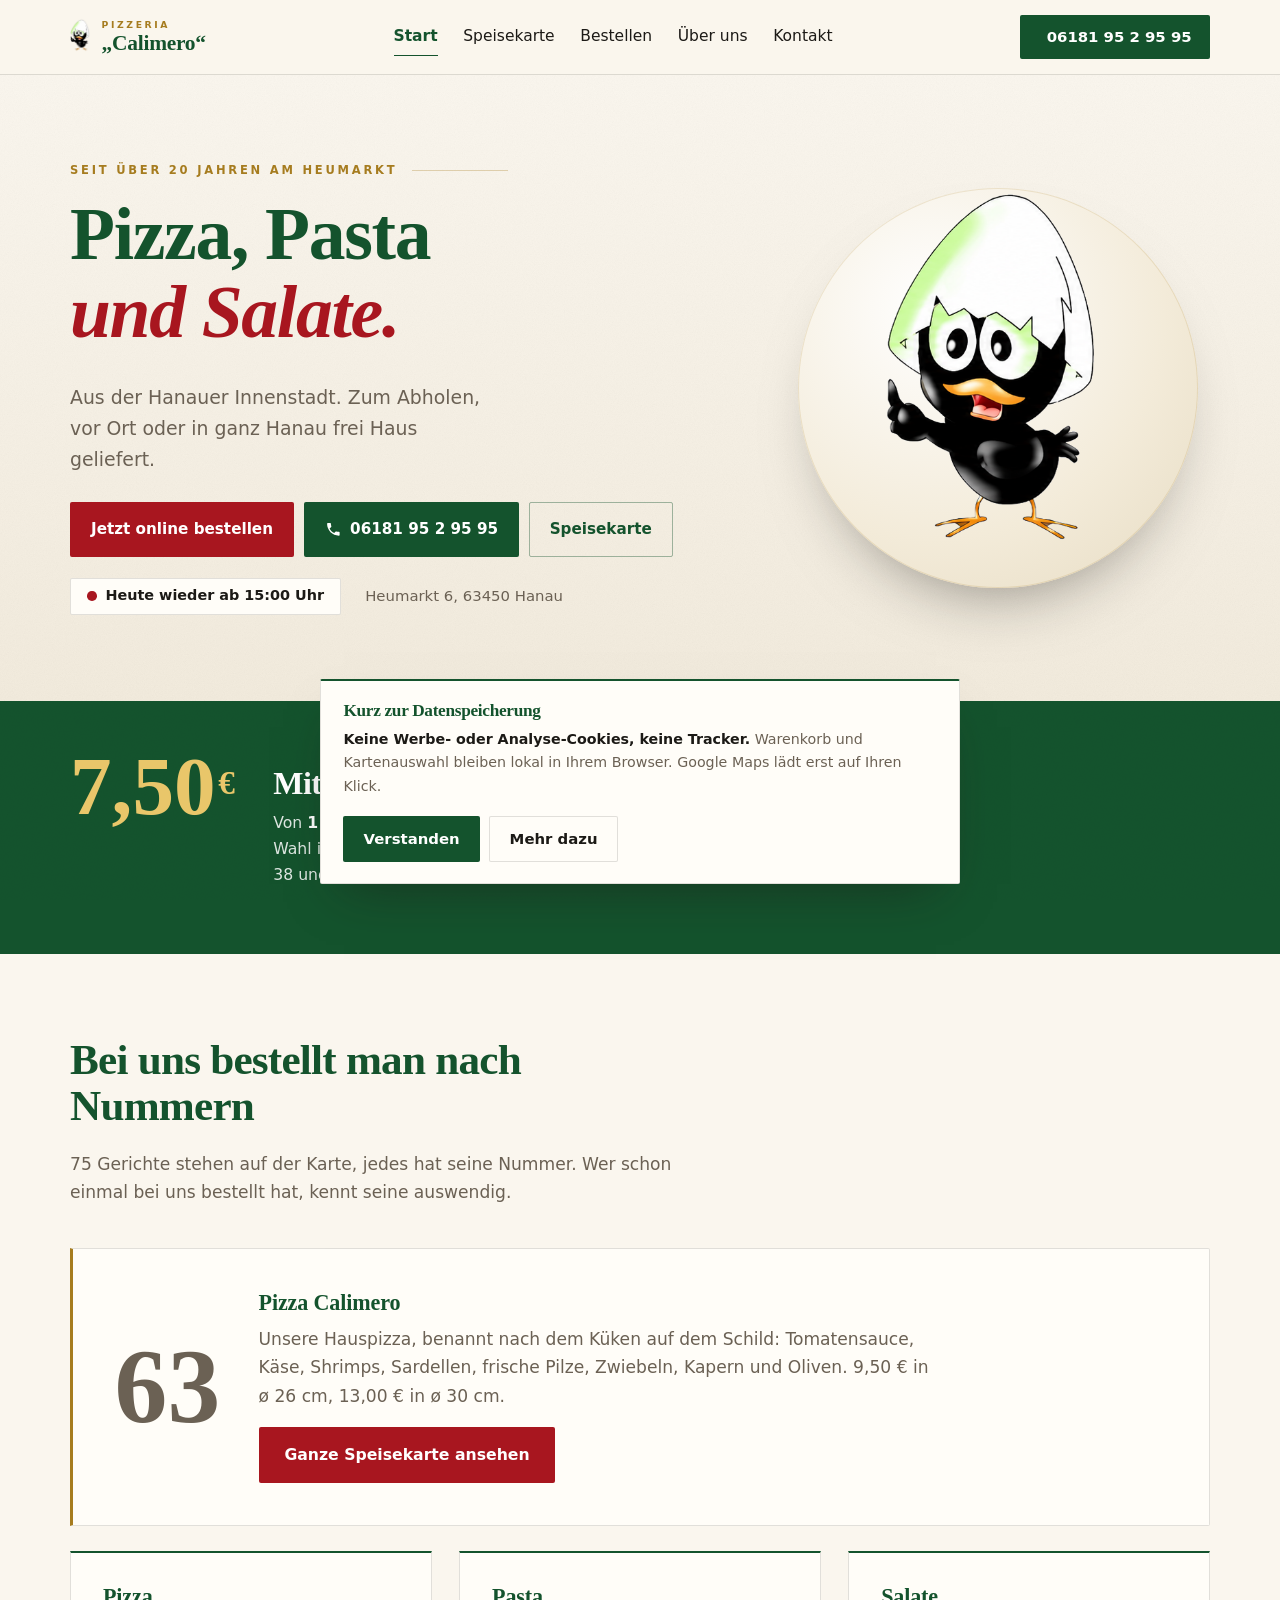
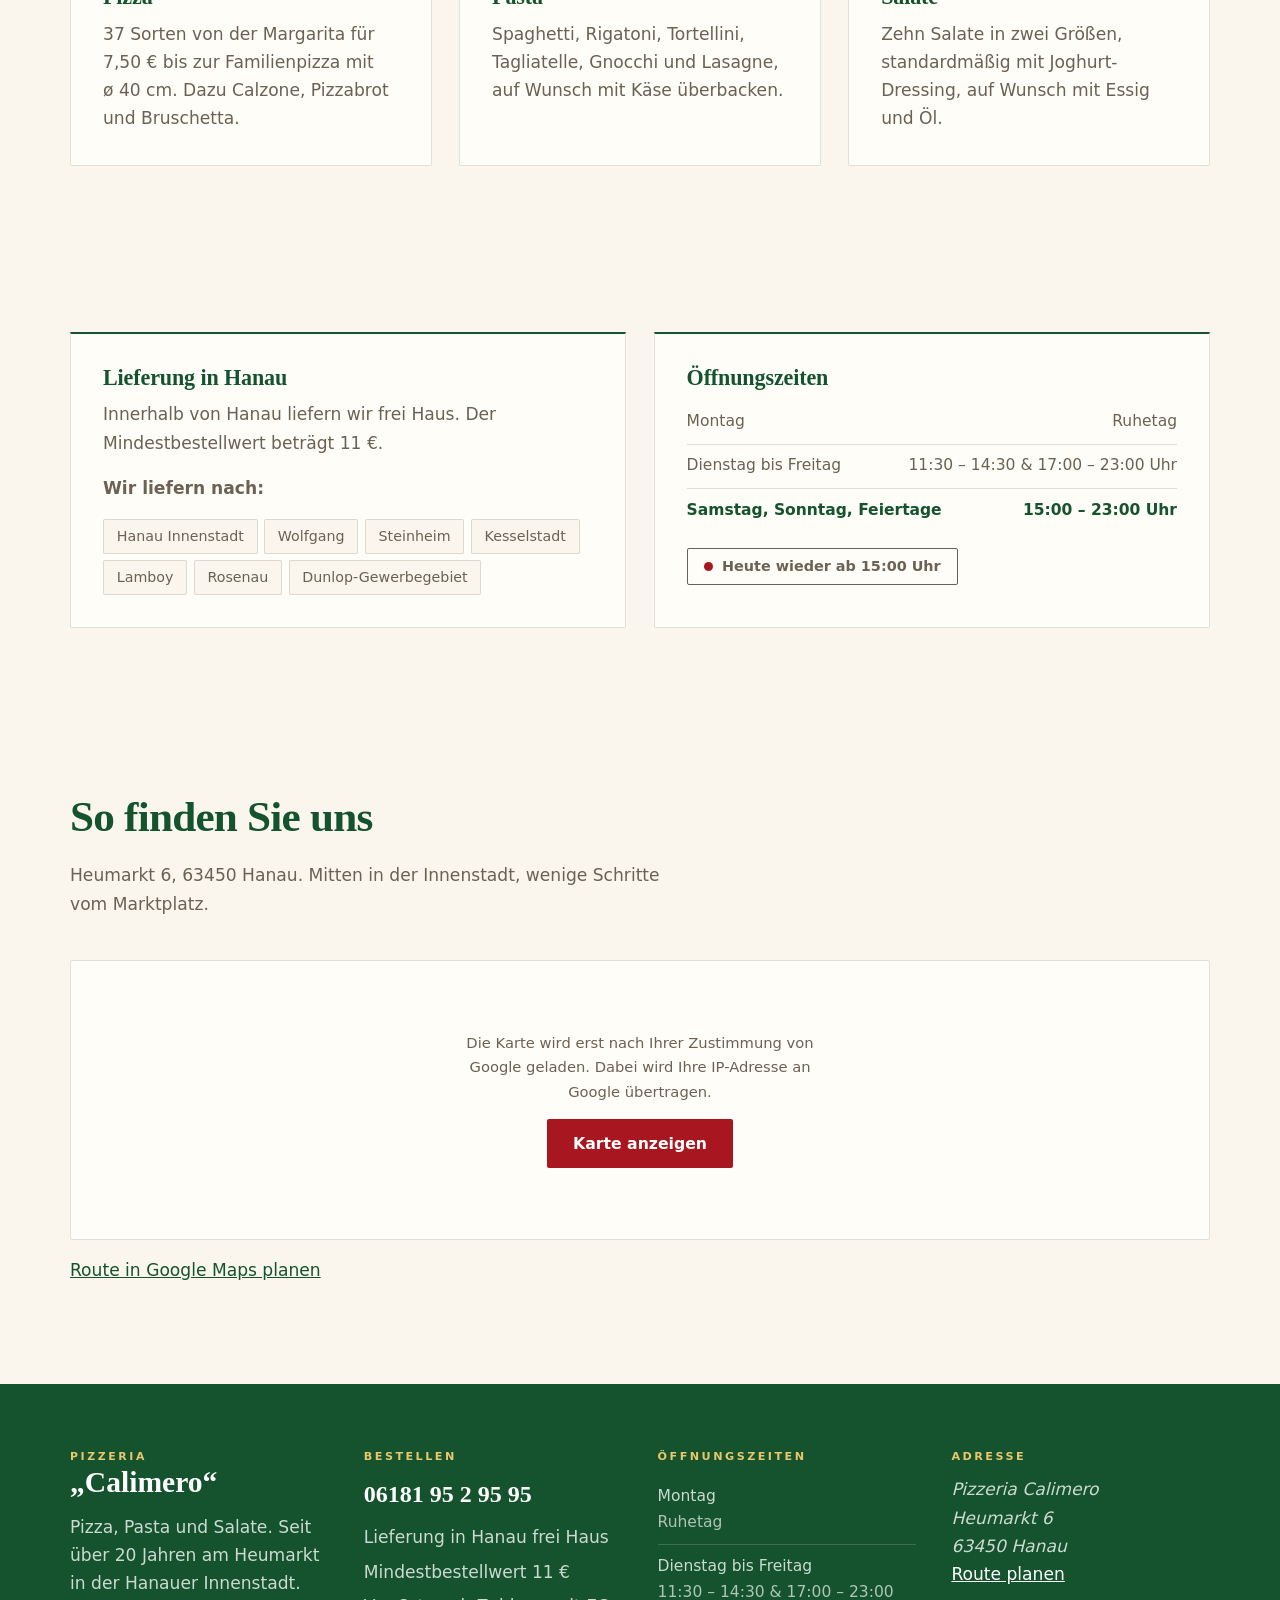
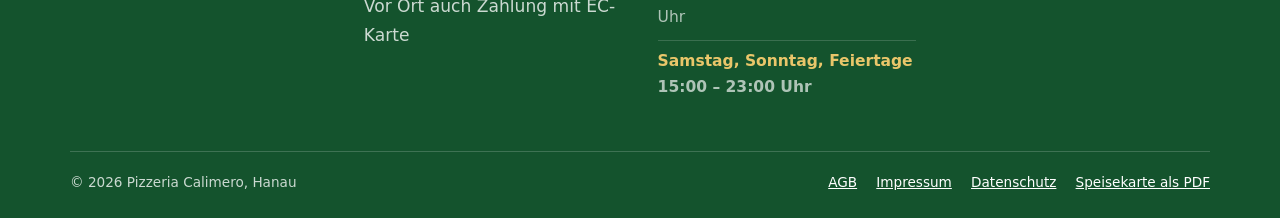
==== commit 63182a0a: "Add files via upload" ====
--- a/index.html
+++ b/index.html
@@ -1,6 +1,6 @@
 <!DOCTYPE html>
-<!-- Pizzeria Calimero, Stil A Avorio. Build 2026-09-02 06:32, CSS 76b87fc2da -->
-<html lang="de" data-build="2026-09-02 06:32">
+<!-- Pizzeria Calimero, Stil A Avorio. Build 2026-09-02 06:43, CSS 31b80f71fd -->
+<html lang="de" data-build="2026-09-02 06:43">
 <head>
 <meta charset="utf-8">
 <meta name="viewport" content="width=device-width, initial-scale=1">
@@ -23,7 +23,7 @@
 <link rel="icon" href="favicon.ico" sizes="any">
 <link rel="icon" type="image/png" href="assets/img/favicon-512.png">
 <link rel="apple-touch-icon" href="assets/img/favicon-512.png">
-<link rel="stylesheet" href="assets/css/calimero.css?v=76b87fc2da">
+<link rel="stylesheet" href="assets/css/calimero.css?v=31b80f71fd">
 <script type="application/ld+json">
 {"@context":"https://schema.org","@type":"Restaurant",
 "name":"Pizzeria Calimero","alternateName":"Calimero Hanau",
@@ -142,7 +142,8 @@
 
 
 
-<section class="abschnitt abschnitt--tief">
+
+<section class="abschnitt">
   <div class="huelle">
     <div class="raster raster--zwei">
       <div class="block">
--- a/assets/css/calimero.css
+++ b/assets/css/calimero.css
@@ -601,3 +601,24 @@
   .buehne__tasten .knopf{flex:1 1 11rem;justify-content:center;padding:.82rem 1rem}
   .buehne__tasten .knopf--tel{display:none}
 }
+
+/* ---------------- Gesamtbewertung ---------------- */
+.bewertung{display:grid;grid-template-columns:auto 1fr;gap:clamp(1.4rem,4vw,3rem);
+  align-items:center}
+.bewertung__zahl{text-align:center;background:var(--blatt);border:1px solid var(--linie);
+  border-top:2px solid var(--gold);border-radius:0 0 var(--kante) var(--kante);
+  padding:1.4rem 1.8rem;min-width:11rem}
+.bewertung__zahl strong{display:block;font-family:var(--serif);font-size:3.4rem;
+  line-height:1;color:var(--gruen)}
+.bewertung__sterne{display:block;color:var(--gold);font-size:1.25rem;letter-spacing:.12em;
+  margin:.35rem 0 .3rem}
+.bewertung__quelle{display:block;font-size:.72rem;font-weight:700;letter-spacing:.14em;
+  text-transform:uppercase;color:var(--still)}
+.bewertung__text h2{margin-top:0}
+.bewertung__text p{color:var(--still)}
+.bewertung__stand{color:var(--still);font-size:.9em}
+.bewertung__tasten{display:flex;flex-wrap:wrap;gap:.6rem;margin-top:1.2rem}
+@media (max-width:640px){
+  .bewertung{grid-template-columns:1fr}
+  .bewertung__zahl{justify-self:start;padding:1.1rem 1.5rem;min-width:0}
+}
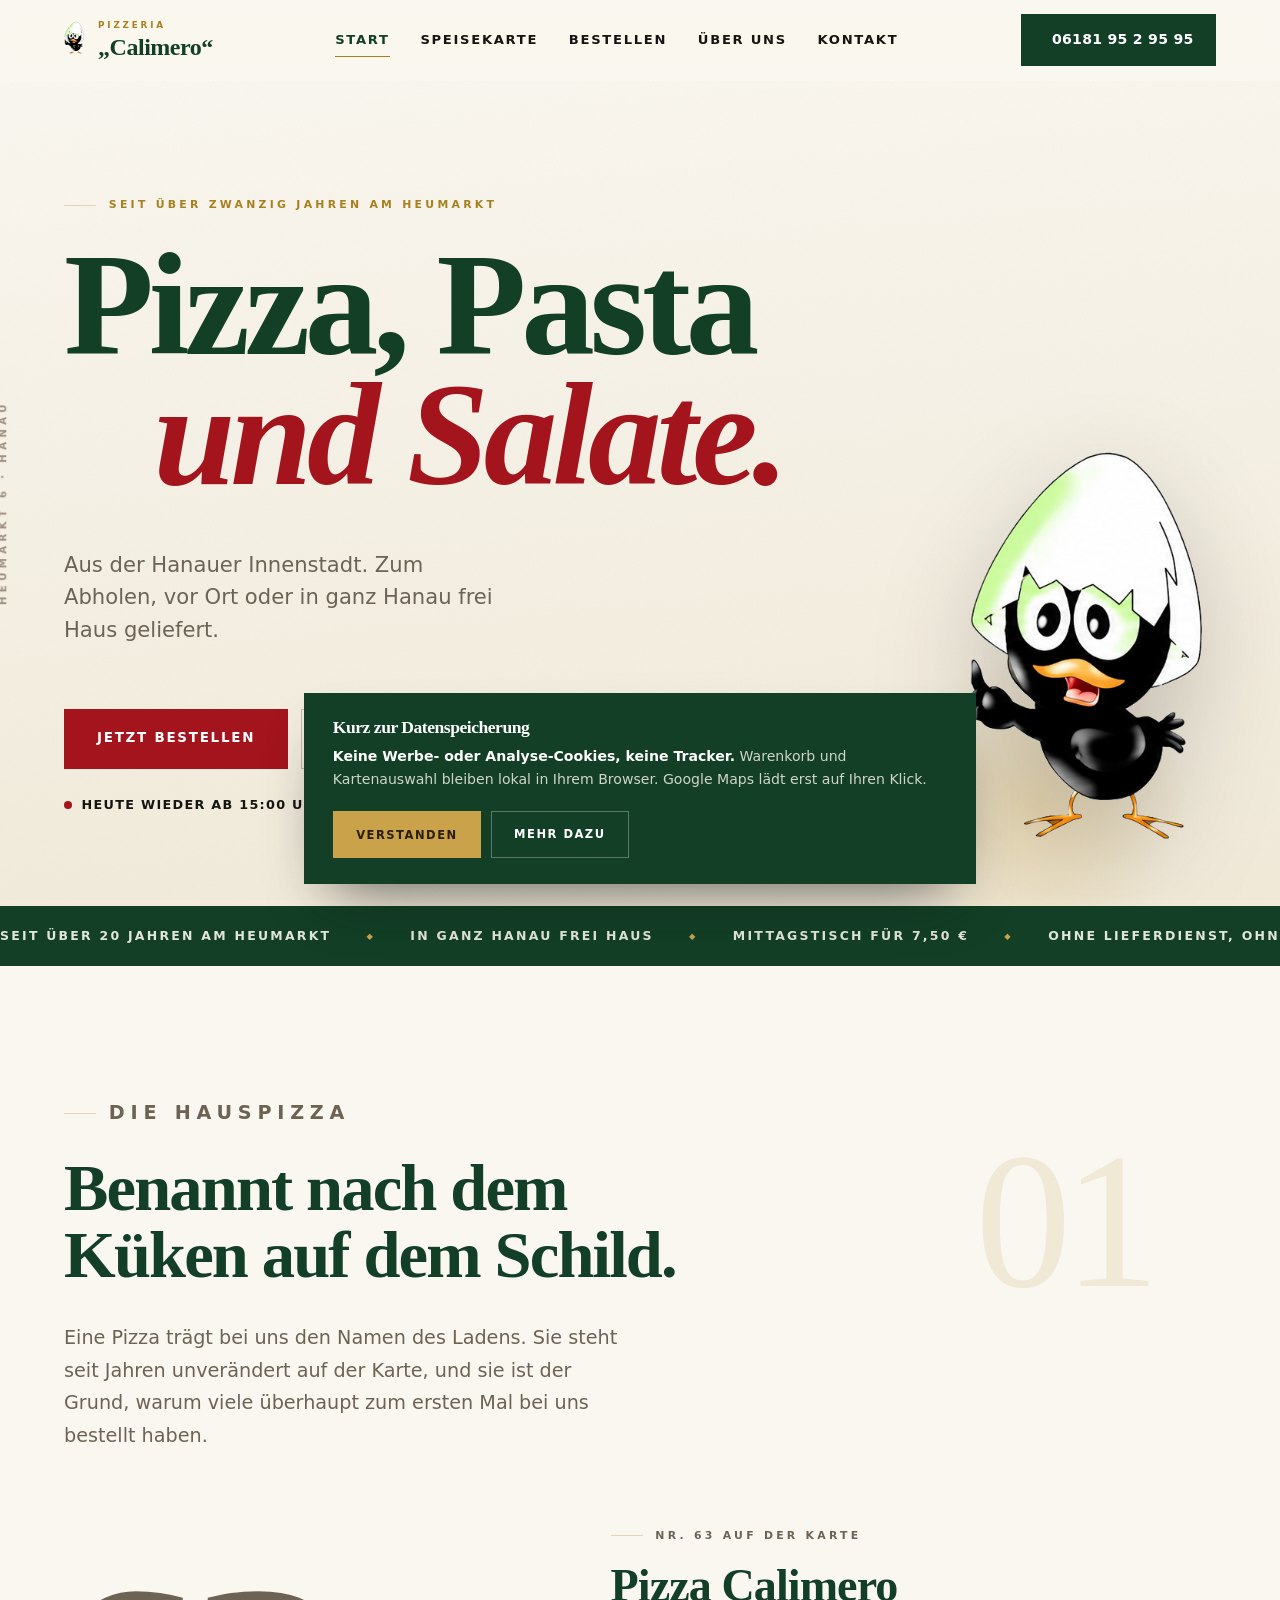
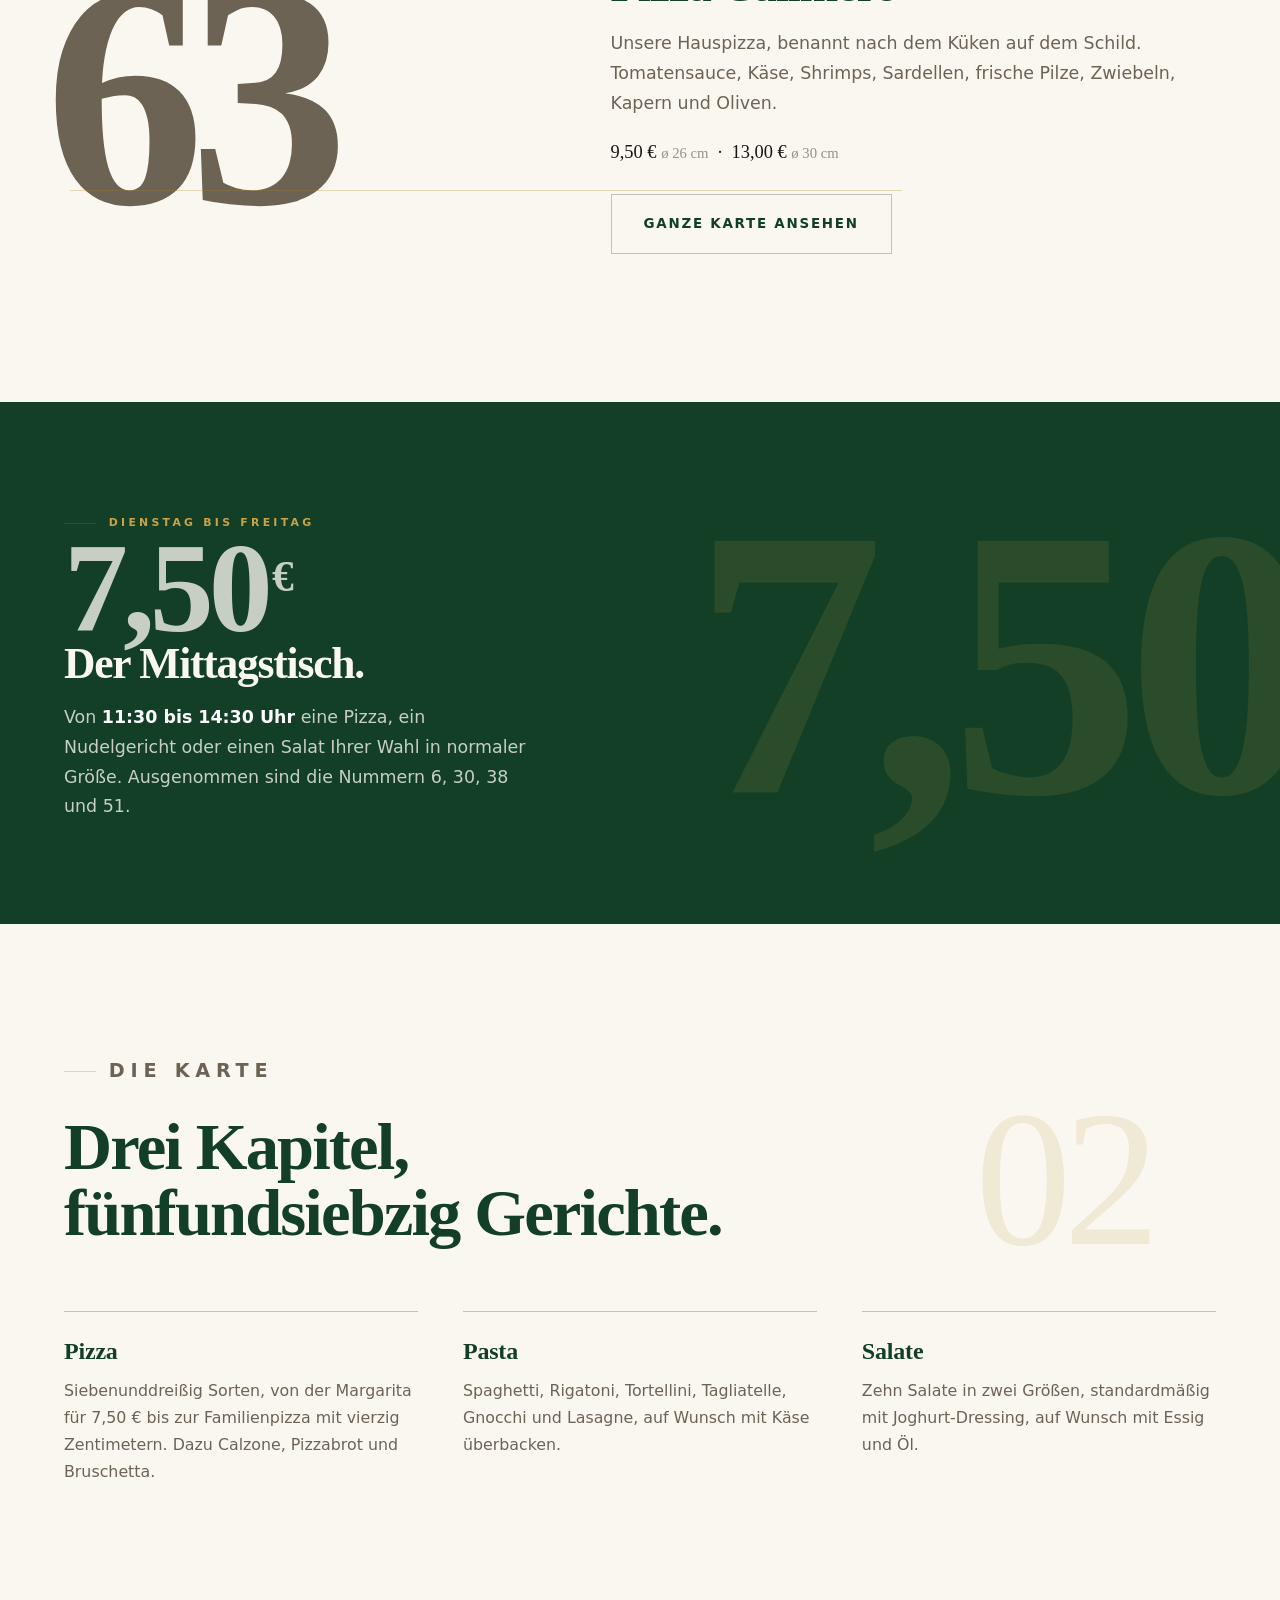
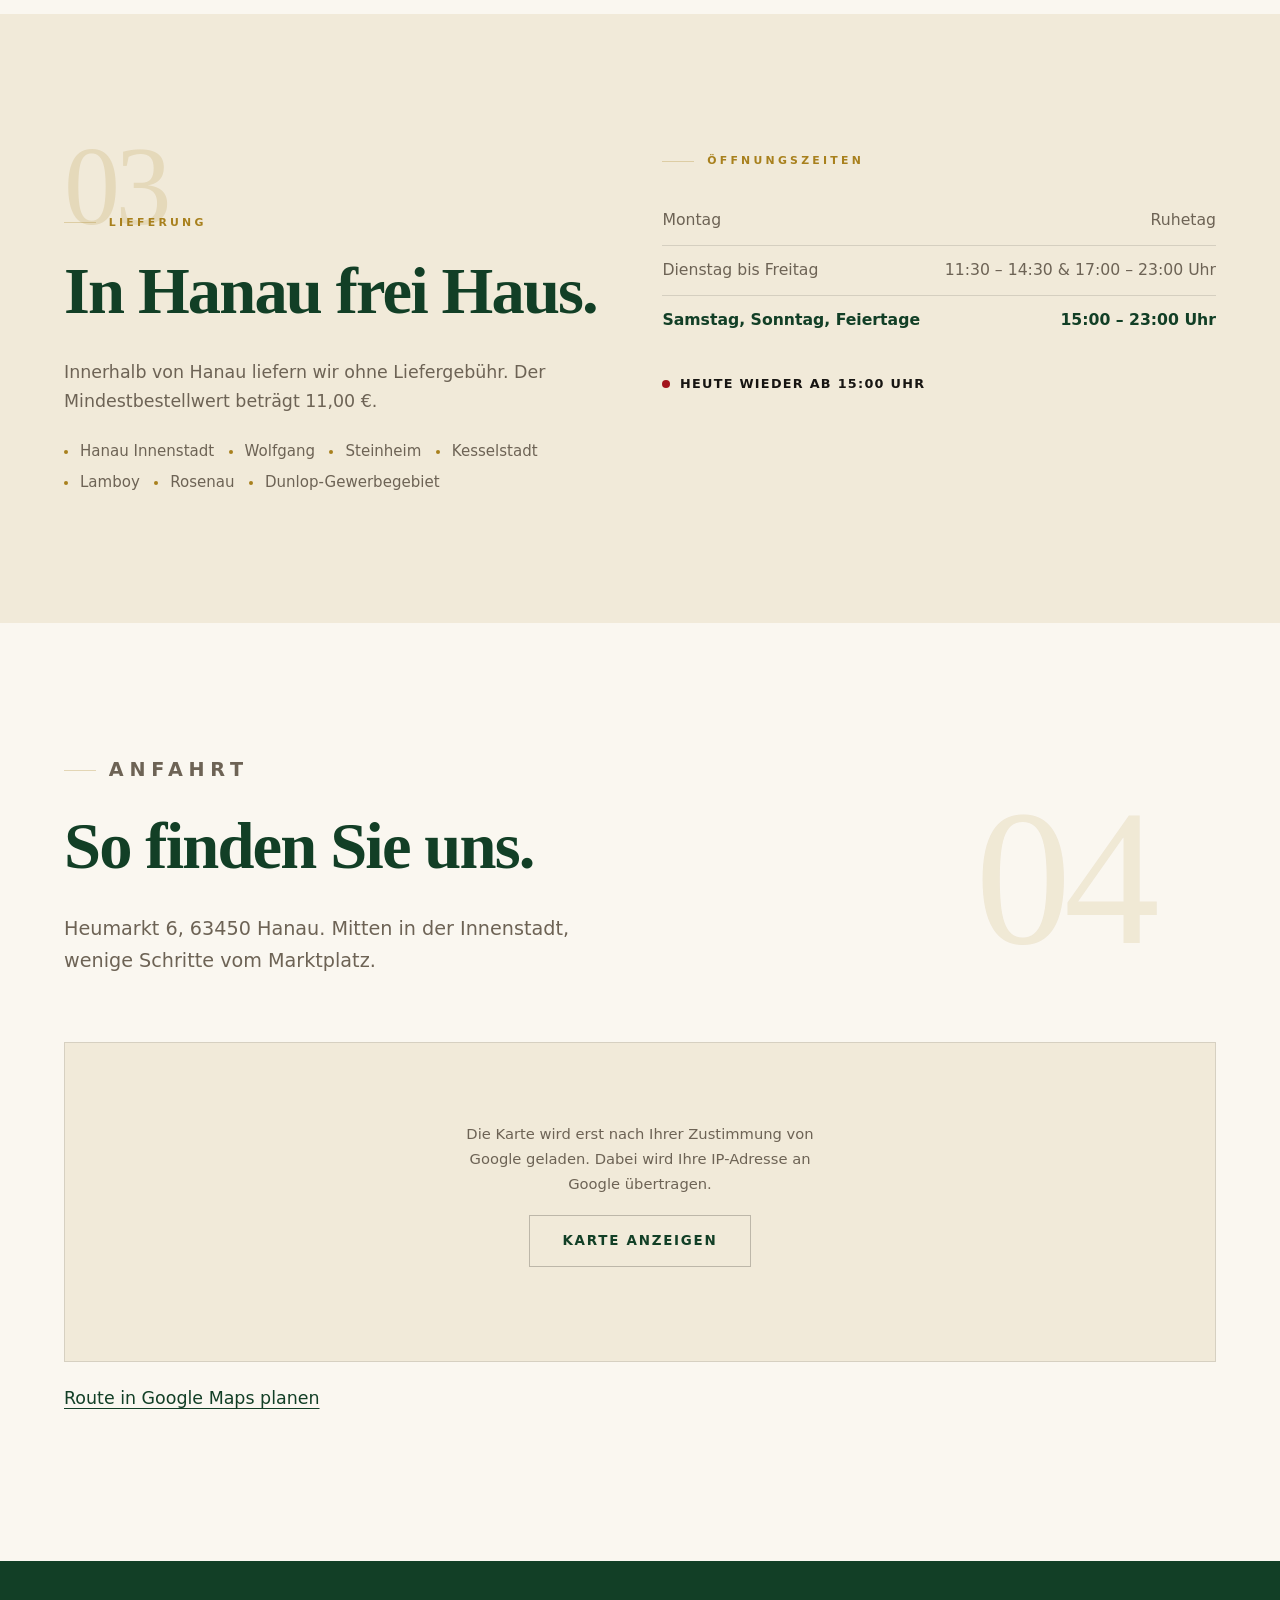
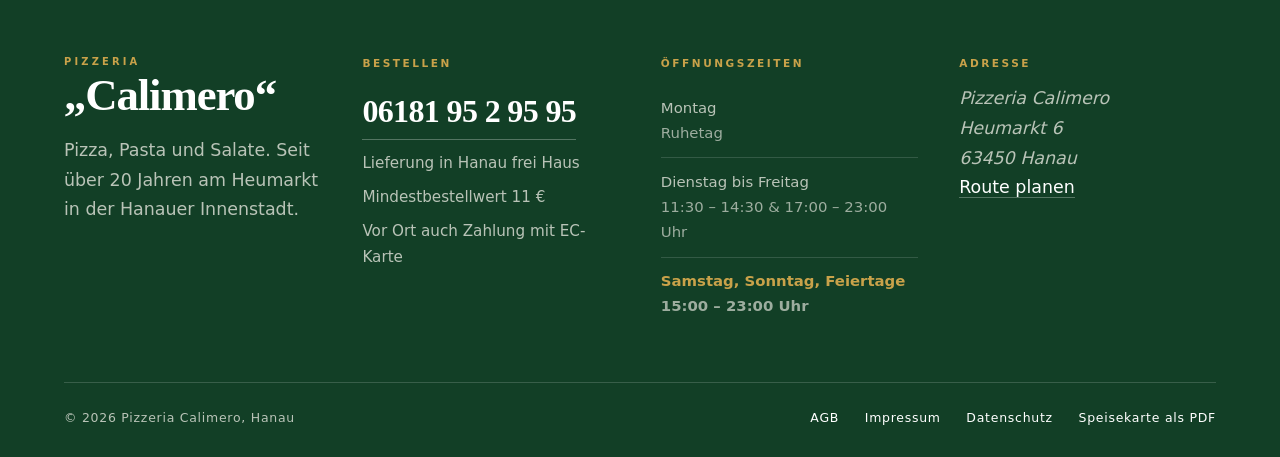
==== commit 96a1d998: "Add files via upload" ====
--- a/index.html
+++ b/index.html
@@ -1,6 +1,6 @@
 <!DOCTYPE html>
-<!-- Pizzeria Calimero, Stil A Avorio. Build 2026-09-02 06:43, CSS 31b80f71fd -->
-<html lang="de" data-build="2026-09-02 06:43">
+<!-- Pizzeria Calimero, Stil A Avorio. Build 2026-09-02 12:14, CSS 432395b397 -->
+<html lang="de" data-build="2026-09-02 12:14">
 <head>
 <meta charset="utf-8">
 <meta name="viewport" content="width=device-width, initial-scale=1">
@@ -23,7 +23,7 @@
 <link rel="icon" href="favicon.ico" sizes="any">
 <link rel="icon" type="image/png" href="assets/img/favicon-512.png">
 <link rel="apple-touch-icon" href="assets/img/favicon-512.png">
-<link rel="stylesheet" href="assets/css/calimero.css?v=31b80f71fd">
+<link rel="stylesheet" href="assets/css/calimero.css?v=432395b397">
 <script type="application/ld+json">
 {"@context":"https://schema.org","@type":"Restaurant",
 "name":"Pizzeria Calimero","alternateName":"Calimero Hanau",
@@ -70,61 +70,81 @@
 <main id="inhalt">
 
 <section class="buehne">
+  <div class="buehne__glanz" aria-hidden="true"></div>
   <div class="huelle buehne__innen">
-    <div>
-      <p class="buehne__jahre">Seit über 20 Jahren am Heumarkt</p>
-      <h1>Pizza, Pasta<em>und Salate.</em></h1>
-      <p class="buehne__text">Aus der Hanauer Innenstadt. Zum Abholen, vor Ort
-      oder in ganz Hanau frei Haus geliefert.</p>
-      <div class="buehne__tasten">
-        <a class="knopf knopf--dunkel" href="bestellen.html">Jetzt online bestellen</a>
-        <a class="knopf knopf--tel" href="tel:+4961819529595"><svg viewBox="0 0 24 24" aria-hidden="true"><path d="M6.6 10.8c1.4 2.8 3.8 5.1 6.6 6.6l2.2-2.2c.3-.3.7-.4 1-.2 1.2.4 2.4.6 3.6.6.6 0 1 .4 1 1V20c0 .6-.4 1-1 1C10.6 21 3 13.4 3 4c0-.6.4-1 1-1h3.5c.6 0 1 .4 1 1 0 1.3.2 2.5.6 3.6.1.3 0 .7-.2 1l-2.3 2.2z"/></svg> 06181 95 2 95 95</a>
-        <a class="knopf knopf--linie" href="speisekarte.html">Speisekarte</a>
-      </div>
-      <ul class="buehne__fakten">
-        <li><span class="status" data-status><span class="status__punkt"></span>
-            <span data-status-text>Öffnungszeiten siehe unten</span></span></li>
-        <li>Heumarkt 6, 63450 Hanau</li>
-      </ul>
-    </div>
-    <div class="teller teller--kueken"><img src="assets/img/calimero-kueken.png" alt="Das Calimero-Küken, Maskottchen der Pizzeria" width="350" height="660"></div>
+    <span class="buehne__seite" aria-hidden="true">Heumarkt 6 &middot; Hanau</span>
+    <p class="marke buehne__jahre" data-reveal="0">Seit über zwanzig Jahren am Heumarkt</p>
+    <h1 data-reveal="80">Pizza, Pasta<em>und Salate.</em></h1>
+    <p class="buehne__text" data-reveal="180">Aus der Hanauer Innenstadt. Zum Abholen,
+    vor Ort oder in ganz Hanau frei Haus geliefert.</p>
+    <div class="buehne__tasten" data-reveal="260">
+      <a class="knopf knopf--dunkel" href="bestellen.html"><span>Jetzt bestellen</span></a>
+      <a class="knopf knopf--linie" href="speisekarte.html"><span>Speisekarte</span></a>
+    </div>
+    <ul class="buehne__fakten" data-reveal="340">
+      <li><span class="status" data-status><span class="status__punkt"></span>
+          <span data-status-text>Öffnungszeiten siehe unten</span></span></li>
+      <li><a href="tel:+4961819529595" style="text-decoration:none;color:inherit">06181 95 2 95 95</a></li>
+    </ul>
+    <img class="buehne__kueken" src="assets/img/calimero-kueken.png" alt="Das Calimero-Küken, Maskottchen der Pizzeria" width="350" height="660">
+  </div>
+</section>
+
+<div class="laufband" aria-hidden="true"><div class="laufband__spur"><div class="laufband__satz"><span>Seit über 20 Jahren am Heumarkt</span><em>&#9670;</em><span>In ganz Hanau frei Haus</span><em>&#9670;</em><span>Mittagstisch für 7,50&nbsp;€</span><em>&#9670;</em><span>Ohne Lieferdienst, ohne Aufschlag</span><em>&#9670;</em><span>Abholen oder liefern lassen</span><em>&#9670;</em><span>Vor Ort mit EC-Karte zahlen</span><em>&#9670;</em><span>Dienstag bis Sonntag geöffnet</span><em>&#9670;</em></div><div class="laufband__satz"><span>Seit über 20 Jahren am Heumarkt</span><em>&#9670;</em><span>In ganz Hanau frei Haus</span><em>&#9670;</em><span>Mittagstisch für 7,50&nbsp;€</span><em>&#9670;</em><span>Ohne Lieferdienst, ohne Aufschlag</span><em>&#9670;</em><span>Abholen oder liefern lassen</span><em>&#9670;</em><span>Vor Ort mit EC-Karte zahlen</span><em>&#9670;</em><span>Dienstag bis Sonntag geöffnet</span><em>&#9670;</em></div></div></div>
+
+<section class="abschnitt">
+  <div class="huelle">
+    <span class="abschnitt__nr" aria-hidden="true">01</span>
+    <div class="abschnitt__kopf" data-reveal>
+      <p class="marke">Die Hauspizza</p>
+      <h2>Benannt nach dem Küken auf dem Schild.</h2>
+      <p>Eine Pizza trägt bei uns den Namen des Ladens. Sie steht seit Jahren
+      unverändert auf der Karte, und sie ist der Grund, warum viele überhaupt
+      zum ersten Mal bei uns bestellt haben.</p>
+    </div>
+
+    <div class="empfehlung" data-reveal="100">
+      <p class="empfehlung__nr">63</p>
+      <div>
+        <p class="marke" style="margin-bottom:.8rem">Nr. 63 auf der Karte</p>
+        <h3>Pizza Calimero</h3>
+        <p>Unsere Hauspizza, benannt nach dem Küken auf dem Schild. Tomatensauce,
+        Käse, Shrimps, Sardellen, frische Pilze, Zwiebeln, Kapern und Oliven.</p>
+        <p style="font-family:var(--serif);font-size:1.15rem;color:var(--tinte)">
+        9,50&nbsp;€ <span style="color:var(--leise);font-size:.8em">ø&nbsp;26&nbsp;cm</span>
+        &nbsp;&middot;&nbsp; 13,00&nbsp;€
+        <span style="color:var(--leise);font-size:.8em">ø&nbsp;30&nbsp;cm</span></p>
+        <p style="margin-top:1.6rem">
+        <a class="knopf knopf--linie" href="speisekarte.html"><span>Ganze Karte ansehen</span></a></p>
+      </div>
+    </div>
   </div>
 </section>
 
 <section class="mittag">
-  <div class="huelle mittag__innen">
+  <div class="huelle">
+    <div class="mittag__block" data-reveal>
+    <p class="marke" style="color:var(--gold-hell)">Dienstag bis Freitag</p>
     <p class="mittag__preis">7,50<span>€</span></p>
-    <div class="mittag__text">
-      <h2>Mittagsangebot, Dienstag bis Freitag</h2>
-      <p>Von <strong>11:30 bis 14:30 Uhr</strong> eine Pizza, ein Nudelgericht oder einen
-      Salat Ihrer Wahl in normaler Größe für 7,50&nbsp;€.
-      Ausgenommen sind die Nummern 6, 30, 38 und 51.</p>
+    <h2>Der Mittagstisch.</h2>
+    <p>Von <strong>11:30 bis 14:30 Uhr</strong> eine Pizza, ein Nudelgericht oder einen
+    Salat Ihrer Wahl in normaler Größe. Ausgenommen sind die Nummern 6, 30, 38 und 51.</p>
     </div>
   </div>
 </section>
 
 <section class="abschnitt">
   <div class="huelle">
-    <div class="abschnitt__kopf">
-      <h2>Bei uns bestellt man nach Nummern</h2>
-      <p>75 Gerichte stehen auf der Karte, jedes hat seine Nummer. Wer schon einmal
-      bei uns bestellt hat, kennt seine auswendig.</p>
-    </div>
-    <div class="empfehlung">
-      <p class="empfehlung__nr">63</p>
-      <div>
-        <h3>Pizza Calimero</h3>
-        <p>Unsere Hauspizza, benannt nach dem Küken auf dem Schild: Tomatensauce, Käse,
-        Shrimps, Sardellen, frische Pilze, Zwiebeln, Kapern und Oliven.
-        9,50&nbsp;€ in ø&nbsp;26&nbsp;cm, 13,00&nbsp;€ in ø&nbsp;30&nbsp;cm.</p>
-        <p><a class="knopf knopf--dunkel" href="speisekarte.html">Ganze Speisekarte ansehen</a></p>
-      </div>
-    </div>
-    <div class="raster raster--drei" style="margin-top:1.6rem">
+    <span class="abschnitt__nr" aria-hidden="true">02</span>
+    <div class="abschnitt__kopf" data-reveal>
+      <p class="marke">Die Karte</p>
+      <h2>Drei Kapitel, fünfundsiebzig Gerichte.</h2>
+    </div>
+    <div class="raster raster--drei" data-reveal="100">
       <div class="block">
         <h3>Pizza</h3>
-        <p>37 Sorten von der Margarita für 7,50&nbsp;€ bis zur Familienpizza mit
-        ø&nbsp;40&nbsp;cm. Dazu Calzone, Pizzabrot und Bruschetta.</p>
+        <p>Siebenunddreißig Sorten, von der Margarita für 7,50&nbsp;€ bis zur
+        Familienpizza mit vierzig Zentimetern. Dazu Calzone, Pizzabrot und Bruschetta.</p>
       </div>
       <div class="block">
         <h3>Pasta</h3>
@@ -143,15 +163,17 @@
 
 
 
-<section class="abschnitt">
+<section class="abschnitt abschnitt--tief">
   <div class="huelle">
     <div class="raster raster--zwei">
-      <div class="block">
-        <h3>Lieferung in Hanau</h3>
-        <p>Innerhalb von Hanau liefern wir frei Haus. Der Mindestbestellwert
-        beträgt 11&nbsp;€.</p>
-        <p><strong>Wir liefern nach:</strong></p>
-        <ul class="gebiete">
+      <div data-reveal>
+        <span class="abschnitt__nr" aria-hidden="true" style="position:static;display:block;
+          font-size:clamp(4rem,9vw,7rem);opacity:.16;margin-bottom:-.25em">03</span>
+        <p class="marke">Lieferung</p>
+        <h2>In Hanau frei Haus.</h2>
+        <p style="color:var(--still)">Innerhalb von Hanau liefern wir ohne Liefergebühr.
+        Der Mindestbestellwert beträgt 11,00&nbsp;€.</p>
+        <ul class="gebiete" style="margin-top:1.4rem">
         <li>Hanau Innenstadt</li>
         <li>Wolfgang</li>
         <li>Steinheim</li>
@@ -161,16 +183,17 @@
         <li>Dunlop-Gewerbegebiet</li>
         </ul>
       </div>
-      <div class="block">
-        <h3>Öffnungszeiten</h3>
+      <div data-reveal="120">
+        <p class="marke">Öffnungszeiten</p>
         <ul class="zeiten">
         <li data-tag="1"><span class="zeiten__tag">Montag</span><span class="zeiten__zeit">Ruhetag</span></li>
         <li data-tag="2,3,4,5"><span class="zeiten__tag">Dienstag bis Freitag</span><span class="zeiten__zeit">11:30 – 14:30 &amp; 17:00 – 23:00 Uhr</span></li>
         <li data-tag="6,0"><span class="zeiten__tag">Samstag, Sonntag, Feiertage</span><span class="zeiten__zeit">15:00 – 23:00 Uhr</span></li>
         </ul>
-        <p style="margin-top:1rem"><span class="status" data-status
-           style="background:var(--carta-tief);border-color:var(--riga);color:var(--inchiostro)">
-           <span class="status__punkt"></span><span data-status-text></span></span></p>
+        <p style="margin-top:1.4rem">
+          <span class="status" data-status><span class="status__punkt"></span>
+          <span data-status-text></span></span>
+        </p>
       </div>
     </div>
   </div>
@@ -178,18 +201,22 @@
 
 <section class="abschnitt">
   <div class="huelle">
-    <div class="abschnitt__kopf">
-      <h2>So finden Sie uns</h2>
+    <span class="abschnitt__nr" aria-hidden="true">04</span>
+    <div class="abschnitt__kopf" data-reveal>
+      <p class="marke">Anfahrt</p>
+      <h2>So finden Sie uns.</h2>
       <p>Heumarkt 6, 63450 Hanau. Mitten in der Innenstadt, wenige Schritte vom Marktplatz.</p>
     </div>
-    <div class="zweiklick" data-karte="https://www.google.com/maps?q=Heumarkt+6,+63450+Hanau&amp;output=embed">
+    <div class="zweiklick" data-karte="https://www.google.com/maps?q=Heumarkt+6,+63450+Hanau&amp;output=embed" data-reveal="80">
       <div class="zweiklick__hinweis">
         <p>Die Karte wird erst nach Ihrer Zustimmung von Google geladen. Dabei wird
         Ihre IP-Adresse an Google übertragen.</p>
-        <button class="knopf knopf--dunkel" type="button" data-karte-laden>Karte anzeigen</button>
-      </div>
-    </div>
-    <p style="margin-top:1rem"><a href="https://www.google.com/maps/search/?api=1&amp;query=Heumarkt+6%2C+63450+Hanau" target="_blank" rel="noopener">
+        <p style="margin-top:1.2rem">
+        <button class="knopf knopf--linie" type="button" data-karte-laden>
+        <span>Karte anzeigen</span></button></p>
+      </div>
+    </div>
+    <p style="margin-top:1.4rem"><a href="https://www.google.com/maps/search/?api=1&amp;query=Heumarkt+6%2C+63450+Hanau" target="_blank" rel="noopener">
     Route in Google Maps planen</a></p>
   </div>
 </section>
@@ -258,6 +285,6 @@
 </div>
 
 
-<script src="assets/js/calimero.js?v=aad7eb503b" defer></script>
+<script src="assets/js/calimero.js?v=6eb4246579" defer></script>
 </body>
 </html>
--- a/assets/css/calimero.css
+++ b/assets/css/calimero.css
@@ -1,296 +1,300 @@
 /* =========================================================
    Pizzeria Calimero, Hanau
-   Stil A "Avorio": Elfenbein, tiefes Flaschengruen, Messinggold.
-   Rot nur als Signalfarbe.
-
-   SCHRIFTEN: ausschliesslich Systemschriften. Es wird nichts von
-   fremden Servern geladen, es sind keine Google Fonts eingebunden
-   und es wird keine lizenzpflichtige Schrift verwendet.
-   Bitte auch keine nachtraeglich einbauen.
+   Editoriales Layout: grosse Typografie, viel Weissraum,
+   Elfenbein, Flaschengruen, Messing.
+
+   SCHRIFTEN: ausschliesslich Systemschriften. Keine Google
+   Fonts, keine CDN, keine lizenzpflichtige Schrift. Es wird
+   beim Seitenaufruf nichts von fremden Servern geladen.
+   Bitte auch nichts nachruesten.
    ========================================================= */
 
 :root{
-  --grund:#faf6ee;          /* Elfenbein, Seitengrund */
-  --tief:#f2ebdd;           /* abgesetzte Abschnitte */
-  --blatt:#fffdf8;          /* Karten und Felder */
-
-  --tinte:#1c1a16;          /* Fliesstext */
-  --still:#6b6154;          /* Nebentext */
-
-  --gruen:#14532d;          /* Marke, Ueberschriften, Baender */
-  --gruen-hell:#1b6b3a;
-  --gold:#a67c1f;           /* Ziffern, Zierlinien */
-  --gold-still:rgba(166,124,31,.30);
-  --gold-hauch:rgba(166,124,31,.09);
-  --rot:#a8161f;            /* Signal, Hauptaktion */
-  --rot-hell:#c01d27;
-
-  --linie:rgba(28,26,22,.13);
-
-  --serif:Palatino,"Palatino Linotype","Book Antiqua","Iowan Old Style","Hoefler Text",Georgia,"Times New Roman",serif;
+  --grund:#faf7f0;
+  --tief:#f1ead9;
+  --blatt:#fffdf8;
+
+  --tinte:#171512;
+  --still:#6d6355;
+  --leise:#9b9081;
+
+  --gruen:#123f26;          /* dunkles Flaschengruen, Baender */
+  --gruen-mittel:#1a5c37;
+  --gold:#a8801d;
+  --gold-hell:#c9a24a;
+  --gold-still:rgba(168,128,29,.28);
+  --rot:#a3141c;
+  --rot-hell:#c2202a;
+
+  --linie:rgba(23,21,18,.12);
+  --linie-stark:rgba(23,21,18,.24);
+
+  /* Didone fuer die grossen Momente, Palatino fuer den Rest */
+  --display:Didot,"Didot LT STD","Bodoni 72","Bodoni MT","Playfair Display",
+            "Hoefler Text","Times New Roman",serif;
+  --serif:Palatino,"Palatino Linotype","Book Antiqua","Iowan Old Style",Georgia,serif;
   --sans:"Segoe UI",system-ui,-apple-system,"Helvetica Neue",Arial,sans-serif;
 
-  --breite:1140px;
-  --gasse:clamp(1.15rem,4vw,2.6rem);
-  --kopf-h:4.6rem;
-  --kante:2px;
+  --breite:1280px;
+  --schmal:820px;
+  --gasse:clamp(1.25rem,5vw,4rem);
+  --kopf-h:5rem;
+  --kante:0px;
 }
 
 *,*::before,*::after{box-sizing:border-box}
 
 html{
+  overflow-x:clip;
   -webkit-text-size-adjust:100%;scroll-behavior:smooth;
-  scroll-padding-top:calc(var(--kopf-h) + 4.4rem);
+  scroll-padding-top:calc(var(--kopf-h) + 4.5rem);
   background:var(--grund);
 }
 @media (prefers-reduced-motion:reduce){
-  html{scroll-behavior:auto} *{animation:none!important;transition:none!important}
+  html{scroll-behavior:auto}
+  *,*::before,*::after{animation-duration:.001ms!important;animation-iteration-count:1!important;
+    transition-duration:.001ms!important}
 }
 
 body{
   margin:0;background:var(--grund);color:var(--tinte);
-  font-family:var(--sans);font-size:clamp(1rem,.96rem + .18vw,1.07rem);
-  line-height:1.65;-webkit-font-smoothing:antialiased;
-}
-
-/* Sehr feines Papierkorn, nimmt der Flaeche das Sterile */
+  font-family:var(--sans);font-size:clamp(1rem,.95rem + .25vw,1.09rem);
+  line-height:1.7;-webkit-font-smoothing:antialiased;overflow-x:clip;
+}
 body::after{
-  content:"";position:fixed;inset:0;z-index:1;pointer-events:none;opacity:.30;
+  content:"";position:fixed;inset:0;z-index:1;pointer-events:none;opacity:.26;
   mix-blend-mode:multiply;
-  background-image:url("data:image/svg+xml,%3Csvg xmlns='http://www.w3.org/2000/svg' width='200' height='200'%3E%3Cfilter id='n'%3E%3CfeTurbulence type='fractalNoise' baseFrequency='.9' numOctaves='2' stitchTiles='stitch'/%3E%3CfeColorMatrix type='saturate' values='0'/%3E%3C/filter%3E%3Crect width='200' height='200' filter='url(%23n)' opacity='.22'/%3E%3C/svg%3E");
+  background-image:url("data:image/svg+xml,%3Csvg xmlns='http://www.w3.org/2000/svg' width='220' height='220'%3E%3Cfilter id='n'%3E%3CfeTurbulence type='fractalNoise' baseFrequency='.85' numOctaves='2' stitchTiles='stitch'/%3E%3CfeColorMatrix type='saturate' values='0'/%3E%3C/filter%3E%3Crect width='220' height='220' filter='url(%23n)' opacity='.2'/%3E%3C/svg%3E");
 }
 
 img{max-width:100%;height:auto;display:block}
-a{color:var(--gruen)}
+a{color:var(--gruen);text-underline-offset:.22em}
 a:hover{color:var(--rot)}
-a:focus-visible,button:focus-visible,input:focus-visible,select:focus-visible,
-textarea:focus-visible,summary:focus-visible{
-  outline:2px solid var(--gruen);outline-offset:3px;border-radius:2px;
-}
-
-h1,h2,h3{font-family:var(--serif);font-weight:700;line-height:1.06;margin:0 0 .5em;
-  color:var(--gruen);letter-spacing:-.018em}
-h1{font-size:clamp(2.5rem,1.4rem + 4.6vw,4.6rem)}
-h2{font-size:clamp(1.8rem,1.35rem + 2vw,2.7rem)}
-h3{font-size:clamp(1.16rem,1.05rem + .5vw,1.38rem);letter-spacing:-.006em}
-p{margin:0 0 1em;max-width:62ch}
-
-.huelle{width:min(100% - 2*var(--gasse),var(--breite));margin-inline:auto;position:relative;z-index:2}
+:focus-visible{outline:2px solid var(--gold);outline-offset:4px}
+
+/* ---------------- Typografie ---------------- */
+h1,h2,h3,h4{margin:0 0 .5em;color:var(--gruen);font-weight:700}
+h1{font-family:var(--display);font-size:clamp(3.4rem,11.5vw,9.5rem);line-height:.88;
+  letter-spacing:-.035em}
+h2{font-family:var(--display);font-size:clamp(2.2rem,5.2vw,4.2rem);line-height:1.0;
+  letter-spacing:-.028em;text-wrap:balance}
+h3{font-family:var(--serif);font-size:clamp(1.2rem,1.05rem + .6vw,1.5rem);line-height:1.2;
+  letter-spacing:-.008em}
+p{margin:0 0 1.1em;max-width:64ch}
+
+.gross{font-size:clamp(1.12rem,1rem + .7vw,1.4rem);line-height:1.55;color:var(--still);
+  max-width:38ch}
+.marke{display:inline-flex;align-items:center;gap:.8rem;font-family:var(--sans);
+  font-size:.68rem;font-weight:700;letter-spacing:.3em;text-transform:uppercase;
+  color:var(--gold);margin:0 0 1.6rem}
+.marke::before{content:"";width:2rem;height:1px;background:var(--gold-still)}
+
+.huelle{width:min(100% - 2*var(--gasse),var(--breite));margin-inline:auto;
+  position:relative;z-index:2}
+.huelle--schmal{max-width:var(--schmal)}
 .nur-sr{position:absolute;width:1px;height:1px;padding:0;margin:-1px;overflow:hidden;
   clip:rect(0 0 0 0);white-space:nowrap;border:0}
 
-.marke{font-family:var(--sans);font-size:.72rem;font-weight:700;letter-spacing:.24em;
-  text-transform:uppercase;color:var(--gold)}
-
 .sprung{position:absolute;left:.5rem;top:-4rem;z-index:200;background:var(--gruen);
-  color:#fff;padding:.65rem 1rem;border-radius:2px;font-weight:700;transition:top .15s}
+  color:#fff;padding:.7rem 1.1rem;font-weight:700;transition:top .15s}
 .sprung:focus{top:.5rem}
 
+/* ---------------- Einblenden beim Scrollen ---------------- */
+[data-reveal]{opacity:0;transform:translateY(26px);
+  transition:opacity .85s cubic-bezier(.22,1,.36,1),transform .85s cubic-bezier(.22,1,.36,1)}
+[data-reveal].sichtbar{opacity:1;transform:none}
+@media (prefers-reduced-motion:reduce){ [data-reveal]{opacity:1;transform:none} }
+
 /* ---------------- Kopf ---------------- */
-.kopf{position:sticky;top:0;z-index:90;background:rgba(250,246,238,.95);
-  backdrop-filter:saturate(140%) blur(8px);-webkit-backdrop-filter:saturate(140%) blur(8px);
-  border-bottom:1px solid var(--linie)}
-.kopf__innen{display:flex;align-items:center;justify-content:space-between;gap:1rem;
-  min-height:4.6rem}
-.kopf__logo{display:flex;align-items:center;gap:.65rem;text-decoration:none}
-.kopf__kueken{height:2.5rem;width:auto;flex:none}
+.kopf{position:sticky;top:0;z-index:90;background:rgba(250,247,240,.86);
+  backdrop-filter:saturate(160%) blur(14px);-webkit-backdrop-filter:saturate(160%) blur(14px);
+  border-bottom:1px solid transparent;transition:border-color .3s,background .3s}
+.kopf[data-gescrollt="ja"]{border-bottom-color:var(--linie)}
+.kopf__innen{display:flex;align-items:center;justify-content:space-between;gap:1.5rem;
+  min-height:5rem}
+.kopf__logo{display:flex;align-items:center;gap:.75rem;text-decoration:none}
+.kopf__kueken{height:2.6rem;width:auto;flex:none;transition:transform .35s cubic-bezier(.22,1,.36,1)}
+.kopf__logo:hover .kopf__kueken{transform:translateY(-3px) rotate(-4deg)}
 .wortmarke{display:block;line-height:1}
-.wortmarke em{display:block;font-style:normal;font-family:var(--sans);font-size:.58rem;
-  font-weight:700;letter-spacing:.28em;text-transform:uppercase;color:var(--gold);
-  margin-bottom:.24rem}
-.wortmarke b{display:block;font-family:var(--serif);font-weight:700;font-size:1.34rem;
-  color:var(--gruen);letter-spacing:-.012em}
-.kopf__nav{display:flex;align-items:center;gap:clamp(.9rem,2vw,1.9rem)}
-.kopf__nav a{font-family:var(--sans);font-size:.97rem;color:var(--tinte);text-decoration:none;
-  padding:.4rem 0;border-bottom:1px solid transparent}
-.kopf__nav a:hover{color:var(--gruen);border-bottom-color:var(--gold)}
-.kopf__nav a[aria-current="page"]{color:var(--gruen);font-weight:600;border-bottom-color:var(--gruen)}
-.kopf__tel{display:inline-flex;align-items:center;gap:.5rem;white-space:nowrap;
-  background:var(--gruen);color:#fff;text-decoration:none;font-weight:700;font-size:.93rem;
-  padding:.62rem 1.15rem;border-radius:var(--kante)}
-.kopf__tel:hover{background:var(--gruen-hell);color:#fff}
-@media (max-width:860px){
+.wortmarke em{display:block;font-style:normal;font-family:var(--sans);font-size:.55rem;
+  font-weight:700;letter-spacing:.32em;text-transform:uppercase;color:var(--gold);
+  margin-bottom:.3rem}
+.wortmarke b{display:block;font-family:var(--display);font-weight:700;font-size:1.5rem;
+  color:var(--gruen);letter-spacing:-.02em}
+.kopf__nav{display:flex;align-items:center;gap:clamp(1rem,2.4vw,2.4rem)}
+.kopf__nav a{position:relative;font-family:var(--sans);font-size:.82rem;font-weight:600;
+  letter-spacing:.13em;text-transform:uppercase;color:var(--tinte);text-decoration:none;
+  padding:.5rem 0}
+.kopf__nav a::after{content:"";position:absolute;left:0;right:100%;bottom:.15rem;height:1px;
+  background:var(--gold);transition:right .35s cubic-bezier(.22,1,.36,1)}
+.kopf__nav a:hover::after,.kopf__nav a[aria-current="page"]::after{right:0}
+.kopf__nav a[aria-current="page"]{color:var(--gruen)}
+.kopf__tel{display:inline-flex;align-items:center;gap:.55rem;white-space:nowrap;
+  background:var(--gruen);color:#fff;text-decoration:none;font-weight:700;font-size:.88rem;
+  letter-spacing:.02em;padding:.85rem 1.4rem;transition:background .25s}
+.kopf__tel:hover{background:var(--rot);color:#fff}
+@media (max-width:900px){
   .kopf__tel{display:none}
-  .kopf__innen{flex-wrap:wrap;justify-content:center;min-height:0;padding-block:.6rem;gap:.3rem}
+  .kopf__innen{flex-wrap:wrap;justify-content:center;min-height:0;padding-block:.7rem;gap:.4rem}
   .kopf__logo{flex:0 0 100%;justify-content:center}
   .kopf__kueken{height:2.2rem}
-  .wortmarke b{font-size:1.2rem}
-  .kopf__nav{flex:0 0 100%;justify-content:center;flex-wrap:wrap;gap:.1rem 1.05rem}
-  .kopf__nav a{font-size:.95rem;white-space:nowrap;padding:.28rem 0}
+  .wortmarke b{font-size:1.3rem}
+  .kopf__nav{flex:0 0 100%;justify-content:center;flex-wrap:wrap;gap:.2rem 1.15rem}
+  .kopf__nav a{font-size:.72rem;letter-spacing:.11em;padding:.35rem 0}
 }
 
 /* ---------------- Buttons ---------------- */
-.knopf{display:inline-flex;align-items:center;justify-content:center;gap:.55rem;
-  font-family:var(--sans);font-weight:700;font-size:.98rem;
-  padding:.88rem 1.55rem;border-radius:var(--kante);border:1px solid transparent;
-  text-decoration:none;cursor:pointer;transition:background .14s,color .14s,border-color .14s}
+.knopf{position:relative;display:inline-flex;align-items:center;justify-content:center;
+  gap:.7rem;font-family:var(--sans);font-weight:700;font-size:.84rem;letter-spacing:.13em;
+  text-transform:uppercase;padding:1.1rem 2rem;border:1px solid transparent;
+  text-decoration:none;cursor:pointer;overflow:hidden;
+  transition:background .28s,color .28s,border-color .28s}
+.knopf > *{position:relative;z-index:1}
 .knopf--dunkel{background:var(--rot);color:#fff}
-.knopf--dunkel:hover{background:var(--rot-hell);color:#fff}
+.knopf--dunkel:hover{background:#8d0f17;color:#fff}
 .knopf--tel{background:var(--gruen);color:#fff}
-.knopf--tel:hover{background:var(--gruen-hell);color:#fff}
-.knopf--wa{background:#1f7a4d;color:#fff}
-.knopf--wa:hover{background:#25945d;color:#fff}
-.knopf--linie{background:transparent;color:var(--gruen);border-color:rgba(20,83,45,.38)}
-.knopf--linie:hover{background:rgba(20,83,45,.07);color:var(--gruen);border-color:var(--gruen)}
+.knopf--tel:hover{background:var(--gruen-mittel);color:#fff}
+.knopf--wa{background:#1d6b42;color:#fff}
+.knopf--wa:hover{background:#258552;color:#fff}
+.knopf--linie{background:transparent;color:var(--gruen);border-color:var(--linie-stark)}
+.knopf--linie:hover{background:var(--gruen);color:#fff;border-color:var(--gruen)}
 .knopf--rand{background:var(--blatt);color:var(--tinte);border-color:var(--linie)}
 .knopf--rand:hover{border-color:var(--gruen);color:var(--gruen)}
-.knopf svg{width:1.1em;height:1.1em;flex:none;fill:currentColor}
+.knopf svg{width:1.05em;height:1.05em;flex:none;fill:currentColor}
 
 /* ---------------- Bühne ---------------- */
-.buehne{position:relative;background:linear-gradient(180deg,var(--grund),var(--tief))}
-.buehne__innen{display:grid;grid-template-columns:minmax(0,1.22fr) minmax(0,.78fr);
-  gap:clamp(1.4rem,4vw,3.4rem);align-items:center;
-  padding-block:clamp(3rem,7vw,5.4rem)}
-.buehne__jahre{font-family:var(--sans);font-size:.72rem;font-weight:700;letter-spacing:.24em;
-  text-transform:uppercase;color:var(--gold);margin:0 0 1.3em;
-  display:flex;align-items:center;gap:.9rem}
-.buehne__jahre::after{content:"";height:1px;flex:1 1 3rem;max-width:6rem;background:var(--gold-still)}
-.buehne h1{margin-bottom:.42em}
-.buehne h1 em{display:block;font-style:italic;color:var(--rot)}
-.buehne__text{color:var(--still);font-size:clamp(1.04rem,1rem + .4vw,1.18rem);max-width:35ch}
-.buehne__tasten{display:flex;flex-wrap:wrap;gap:.6rem;margin:1.7rem 0 1.3rem}
-.buehne__tasten .knopf{padding:.85rem 1.25rem;font-size:.95rem}
-.buehne__fakten{display:flex;flex-wrap:wrap;gap:.55rem 1.5rem;align-items:center;list-style:none;
-  font-size:.93rem;color:var(--still);margin:0;padding:0}
-
-/* Teller, spaeter mit echtem Foto */
-.teller{aspect-ratio:1;border-radius:50%;justify-self:center;width:min(100%,400px);
-  background:radial-gradient(circle at 34% 30%,#fff,#f3ebd9 60%,#e6dbc2);
-  box-shadow:0 34px 64px -34px rgba(28,26,22,.5),inset 0 0 0 1px rgba(166,124,31,.16);
-  display:flex;align-items:center;justify-content:center;overflow:hidden;position:relative}
-.teller img{width:100%;height:100%;object-fit:cover}
-.teller--kueken img{width:60%;height:auto;object-fit:contain}
-@media (max-width:860px){
-  .buehne__innen{grid-template-columns:1fr;gap:1.8rem}
-  .teller{width:min(62%,240px)}
-  .buehne__text{font-size:1.04rem}
-}
-
-.status{display:inline-flex;align-items:center;gap:.55rem;background:var(--blatt);
-  border:1px solid var(--linie);border-radius:var(--kante);padding:.36rem 1rem;
-  font-size:.9rem;font-weight:600;color:var(--tinte)}
-.status__punkt{width:.6rem;height:.6rem;border-radius:50%;background:#a49a8c;flex:none}
-.status[data-offen="ja"] .status__punkt{background:#1f9d55;box-shadow:0 0 0 4px rgba(31,157,85,.16)}
+.buehne{position:relative;overflow:hidden;
+  background:linear-gradient(175deg,var(--grund) 0%,var(--tief) 100%)}
+.buehne__innen{position:relative;display:block;
+  padding-block:clamp(3.5rem,9vw,7.5rem) clamp(3rem,7vw,6rem);
+  min-height:min(76vh,760px);display:flex;flex-direction:column;justify-content:center}
+.buehne__jahre{position:relative;z-index:3}
+.buehne h1{position:relative;z-index:3;margin-bottom:.14em}
+.buehne h1 em{display:block;font-style:italic;color:var(--rot);
+  margin-left:clamp(0px,7vw,7rem)}
+.buehne__text{position:relative;z-index:3;color:var(--still);
+  font-size:clamp(1.08rem,1rem + .5vw,1.32rem);max-width:34ch;line-height:1.55;
+  margin-top:1.8rem}
+.buehne__tasten{position:relative;z-index:3;display:flex;flex-wrap:wrap;gap:.8rem;
+  margin:2.4rem 0 1.6rem}
+.buehne__fakten{position:relative;z-index:3;display:flex;flex-wrap:wrap;
+  gap:.6rem 2rem;align-items:center;list-style:none;font-size:.82rem;font-weight:600;
+  letter-spacing:.1em;text-transform:uppercase;color:var(--leise);margin:0;padding:0}
+
+/* Maskottchen bricht rechts aus dem Raster aus */
+.buehne__kueken{position:absolute;right:clamp(-2rem,-1vw,0rem);bottom:-2%;z-index:2;
+  width:clamp(190px,21vw,330px);pointer-events:none;
+  filter:drop-shadow(0 34px 50px rgba(23,21,18,.20))}
+.buehne__glanz{position:absolute;right:2%;bottom:-14%;width:min(34vw,460px);
+  aspect-ratio:1;border-radius:50%;z-index:1;pointer-events:none;
+  background:radial-gradient(closest-side,rgba(201,162,74,.30),transparent 70%)}
+/* Senkrechte Randnotiz, klassisches Editorial-Detail */
+.buehne__seite{position:absolute;left:calc(var(--gasse) * -1 + .2rem);top:50%;z-index:3;
+  transform:rotate(-90deg) translateX(-50%);transform-origin:left center;
+  font-size:.64rem;font-weight:700;letter-spacing:.42em;text-transform:uppercase;
+  color:var(--leise);white-space:nowrap}
+@media (max-width:1180px){ .buehne__seite{display:none} }
+@media (max-width:900px){
+  .buehne__innen{min-height:0;padding-block:clamp(2.2rem,7vw,3.4rem) 0}
+  .buehne h1 em{margin-left:0}
+  .buehne__kueken{position:relative;right:auto;bottom:auto;width:min(52%,220px);
+    margin:.5rem 0 0 auto}
+  .buehne__glanz{display:none}
+  .buehne__tasten{margin:1.8rem 0 1.2rem}
+}
+
+.status{display:inline-flex;align-items:center;gap:.6rem;font-size:.8rem;font-weight:700;
+  letter-spacing:.1em;text-transform:uppercase;color:var(--tinte)}
+.status__punkt{width:.5rem;height:.5rem;border-radius:50%;background:var(--leise);flex:none}
+.status[data-offen="ja"] .status__punkt{background:#1c8f4e;
+  box-shadow:0 0 0 3px rgba(28,143,78,.2)}
 .status[data-offen="nein"] .status__punkt{background:var(--rot)}
 
+/* ---------------- Laufband ---------------- */
+.laufband{background:var(--gruen);color:var(--grund);overflow:clip;
+  padding-block:1.15rem;border-block:1px solid var(--gruen)}
+.laufband__spur{display:flex;width:max-content;animation:laufen 46s linear infinite}
+.laufband:hover .laufband__spur{animation-play-state:paused}
+.laufband__satz{display:flex;align-items:center;gap:2.2rem;padding-right:2.2rem;
+  font-family:var(--sans);font-size:.78rem;font-weight:600;letter-spacing:.18em;
+  text-transform:uppercase;white-space:nowrap;color:rgba(250,247,240,.9)}
+.laufband__satz em{font-style:normal;color:var(--gold-hell);font-size:.52rem}
+@keyframes laufen{ from{transform:translateX(0)} to{transform:translateX(-50%)} }
+@media (prefers-reduced-motion:reduce){
+  .laufband__spur{animation:none}
+  .laufband{padding-inline:var(--gasse)}
+}
+
 /* ---------------- Abschnitte ---------------- */
-.abschnitt{padding-block:clamp(3rem,6.5vw,5.4rem);position:relative}
-.abschnitt--tief{background:var(--tief);border-block:1px solid var(--linie)}
-.abschnitt__kopf{max-width:56ch;margin-bottom:clamp(1.7rem,4vw,2.6rem)}
-.abschnitt__kopf p{color:var(--still)}
-
-.ornament{display:flex;align-items:center;gap:1rem;margin:0;border:0;padding:0}
-.ornament::before,.ornament::after{content:"";height:1px;flex:1;
-  background:linear-gradient(to right,transparent,var(--gold-still),transparent)}
-.ornament span{color:var(--gold);font-size:.68rem;letter-spacing:.4em}
+.abschnitt{padding-block:clamp(4rem,10vw,9rem);position:relative}
+.abschnitt--tief{background:var(--tief)}
+.abschnitt--knapp{padding-block:clamp(3rem,6vw,5rem)}
+.abschnitt__kopf{max-width:none;margin-bottom:clamp(2.4rem,5vw,4rem);position:relative;z-index:2}
+.abschnitt__kopf h2{max-width:min(100%,42rem);text-wrap:balance}
+.abschnitt__kopf > p{max-width:46ch}
+.abschnitt__kopf p{color:var(--still);font-size:clamp(1.05rem,1rem + .3vw,1.2rem)}
+
+/* Grosse Ziffer am Rand, wie im Magazin */
+.abschnitt__nr{position:absolute;right:var(--gasse);top:clamp(1.5rem,4vw,3.5rem);
+  font-family:var(--display);font-size:clamp(6rem,15vw,14rem);line-height:.8;
+  color:var(--gold);opacity:.12;pointer-events:none;user-select:none;z-index:0;
+  letter-spacing:-.04em}
+@media (max-width:900px){
+  .abschnitt__nr{font-size:5.5rem;right:.4rem;top:.8rem;opacity:.1}
+}
+
+.ornament{display:flex;align-items:center;gap:1.2rem;margin:0;border:0;padding:0}
+.ornament::before,.ornament::after{content:"";height:1px;flex:1;background:var(--gold-still)}
+.ornament span{color:var(--gold);font-size:.6rem;letter-spacing:.5em}
 
 /* ---------------- Mittagsangebot ---------------- */
-.mittag{background:var(--gruen);color:#fff;padding-block:clamp(1.9rem,4vw,2.9rem)}
-.mittag__innen{display:flex;flex-wrap:wrap;align-items:center;gap:clamp(1rem,3vw,2.8rem)}
-.mittag__preis{font-family:var(--serif);font-weight:700;line-height:.92;flex:none;
-  font-size:clamp(3.2rem,2rem + 5vw,5.2rem);color:#e9c66a}
-.mittag__preis span{font-size:.4em;vertical-align:.6em;margin-left:.08em}
-.mittag__text{flex:1 1 22rem}
-.mittag__text h2{color:#fff;font-size:clamp(1.45rem,1.2rem + 1.2vw,2rem);margin-bottom:.3em}
-.mittag__text p{color:rgba(255,255,255,.86);margin:0;font-size:.98rem}
-.mittag__text strong{color:#fff}
-
-/* ---------------- Speisekarte ---------------- */
-.karte-nav{position:sticky;top:var(--kopf-h);z-index:80;background:rgba(250,246,238,.96);
-  backdrop-filter:blur(8px);-webkit-backdrop-filter:blur(8px);
-  border-bottom:1px solid var(--linie);padding-block:.75rem}
-.karte-nav__innen{display:flex;flex-wrap:wrap;align-items:center;gap:.6rem}
-.karte-nav__gruppe{display:flex;gap:.4rem;flex-wrap:wrap}
-.karte-nav a{font-family:var(--sans);font-size:.94rem;text-decoration:none;color:var(--tinte);
-  border:1px solid var(--linie);border-radius:var(--kante);padding:.4rem 1rem;
-  background:var(--blatt)}
-.karte-nav a:hover{border-color:var(--gruen);color:var(--gruen)}
-
-.suche{margin-left:auto;position:relative;flex:1 1 17rem;max-width:27rem}
-.suche input{width:100%;font:inherit;font-size:1rem;padding:.58rem 2.4rem .58rem .95rem;
-  border:1px solid var(--linie);border-radius:var(--kante);background:var(--blatt);color:var(--tinte)}
-.suche input::placeholder{color:#9a8f80}
-.suche input::-webkit-search-cancel-button,
-.suche input::-webkit-search-decoration{-webkit-appearance:none;appearance:none}
-.suche__leeren{position:absolute;right:.4rem;top:50%;transform:translateY(-50%);border:0;
-  background:transparent;font-size:1.35rem;line-height:1;color:var(--still);cursor:pointer;
-  padding:.2rem .5rem}
-@media (max-width:860px){ .suche{margin-left:0;max-width:none} }
-
-.gruppe{margin-bottom:clamp(2.6rem,5vw,4rem)}
-.gruppe__kopf{display:flex;align-items:center;justify-content:space-between;gap:1rem;
-  flex-wrap:wrap;margin-bottom:.9rem}
-.gruppe__kopf h2{margin:0}
-.gruppe__rechts{display:flex;align-items:center;gap:1.1rem;flex-wrap:wrap}
-.gruppe__masse{display:flex;gap:1rem;font-size:.7rem;font-weight:700;letter-spacing:.16em;
-  text-transform:uppercase;color:var(--gold);white-space:nowrap}
-.gruppe__masse span{min-width:3.4rem;text-align:right}
-.gruppe__bestellen{display:inline-flex;align-items:center;font-family:var(--sans);
-  font-size:.72rem;font-weight:700;letter-spacing:.16em;text-transform:uppercase;
-  color:var(--gruen);text-decoration:none;border:1px solid rgba(20,83,45,.32);
-  border-radius:var(--kante);padding:.42rem 1rem;background:var(--blatt)}
-.gruppe__bestellen:hover{background:var(--gruen);color:#fff;border-color:var(--gruen)}
-@media (max-width:600px){
-  .gruppe__kopf{align-items:flex-start}
-  .gruppe__rechts{width:100%;justify-content:space-between}
-}
-
-.gerichte{list-style:none;margin:0;padding:0;border-top:1px solid var(--gold-still)}
-.gericht{display:flex;gap:.95rem;align-items:baseline;padding:.9rem 0;
-  border-bottom:1px dotted rgba(28,26,22,.22)}
-.gericht__bild{flex:none;width:64px;height:64px;border-radius:var(--kante);overflow:hidden;
-  background:var(--tief);border:1px solid var(--linie);align-self:center}
-.gericht__bild img{width:100%;height:100%;object-fit:cover}
-.gericht__bild--leer{border-color:transparent;background:transparent}
-.gericht__nr{font-family:var(--serif);font-weight:700;font-size:1rem;color:var(--gold);
-  flex:none;min-width:2.4rem;font-variant-numeric:tabular-nums}
-.gericht__mitte{flex:1 1 auto;min-width:0}
-.gericht__name{font-family:var(--serif);font-weight:700;font-size:1.14rem;display:block;
-  color:var(--tinte);overflow-wrap:anywhere}
-.gericht__zutaten{display:block;color:var(--still);font-size:.92rem;line-height:1.45}
-.gericht__code{font-size:.73rem;color:#948a7c;letter-spacing:.03em}
-.gericht__preise{flex:none;display:flex;gap:1rem;font-variant-numeric:tabular-nums;
-  font-weight:700;color:var(--tinte)}
-.gericht__preise span{min-width:3.4rem;text-align:right}
-.gericht__preise span:only-child{min-width:0}
-.gericht[hidden]{display:none}
-.gruppe[data-leer="ja"]{display:none}
-
-.kein-treffer{display:none;padding:2rem 0;font-family:var(--serif);font-size:1.2rem;
-  color:var(--still)}
-body[data-treffer="0"] .kein-treffer{display:block}
-
-.hinweis{background:var(--blatt);border:1px solid var(--linie);border-left:3px solid var(--gold);
-  border-radius:0 var(--kante) var(--kante) 0;padding:1rem 1.2rem;margin:1.3rem 0 0;
-  font-size:.92rem;color:var(--still)}
-.hinweis strong{color:var(--tinte)}
-.hinweis p:last-child{margin-bottom:0}
-.hinweis--warnung{border-left-color:var(--rot);background:rgba(168,22,31,.05)}
-.hinweis--warnung strong{color:var(--rot)}
-.hinweis--intern{border-left-color:var(--rot);font-size:.86rem;padding:.8rem 1rem}
-
-.legende{display:grid;grid-template-columns:repeat(auto-fit,minmax(min(15rem,100%),1fr));
-  gap:1.8rem 2.6rem}
-.legende h3{font-size:1rem;margin-bottom:.6em;color:var(--gold)}
-.legende ul{list-style:none;margin:0;padding:0;font-size:.89rem;color:var(--still);
-  columns:2;column-gap:1.4rem}
-.legende li{break-inside:avoid;margin-bottom:.24rem}
-.legende b{color:var(--tinte);font-family:var(--serif)}
+.mittag{position:relative;overflow:hidden;background:var(--gruen);color:var(--grund);
+  padding-block:clamp(3.4rem,8vw,6.5rem)}
+.mittag::before{content:"7,50";position:absolute;right:-.06em;top:50%;
+  transform:translateY(-50%);font-family:var(--display);font-weight:700;
+  font-size:clamp(11rem,30vw,26rem);line-height:.8;color:rgba(201,162,74,.13);
+  pointer-events:none;user-select:none;letter-spacing:-.04em}
+.mittag__block{position:relative;z-index:2;max-width:46ch}
+.mittag__preis{font-family:var(--display);font-weight:700;line-height:.85;
+  font-size:clamp(4rem,10vw,8rem);color:var(--gold-hell);margin:0 0 .2em;
+  letter-spacing:-.04em}
+.mittag__preis span{font-size:.34em;vertical-align:.9em;margin-left:.1em;letter-spacing:0}
+.mittag h2{color:var(--grund);font-size:clamp(1.7rem,3.4vw,2.8rem);margin-bottom:.4em}
+.mittag p{color:rgba(250,247,240,.78);margin:0;max-width:42ch}
+.mittag strong{color:#fff}
+
+/* ---------------- Hausempfehlung ---------------- */
+.empfehlung{position:relative;display:grid;
+  grid-template-columns:minmax(0,.9fr) minmax(0,1.1fr);
+  gap:clamp(1.5rem,4vw,4rem);align-items:center;padding:0;background:none;border:0}
+.empfehlung__nr{font-family:var(--display);font-weight:700;line-height:.72;margin:0;
+  font-size:clamp(9rem,26vw,20rem);color:var(--gruen);letter-spacing:-.05em;
+  position:relative;left:-.06em}
+.empfehlung__nr::after{content:"";position:absolute;left:.08em;bottom:.06em;
+  width:2.6em;height:1px;background:var(--gold-still)}
+.empfehlung h3{font-family:var(--display);font-size:clamp(1.8rem,3.6vw,3rem);
+  letter-spacing:-.02em;margin-bottom:.35em}
+.empfehlung p{color:var(--still)}
+@media (max-width:820px){
+  .empfehlung{grid-template-columns:1fr;gap:.6rem}
+  .empfehlung__nr{font-size:8rem}
+}
 
 /* ---------------- Karten und Raster ---------------- */
-.raster{display:grid;gap:clamp(1rem,2.5vw,1.7rem)}
-.raster--drei{grid-template-columns:repeat(auto-fit,minmax(min(16rem,100%),1fr))}
-.raster--zwei{grid-template-columns:repeat(auto-fit,minmax(min(19rem,100%),1fr))}
-
-.block{background:var(--blatt);border:1px solid var(--linie);border-top:2px solid var(--gruen);
-  border-radius:0 0 var(--kante) var(--kante);padding:clamp(1.3rem,3vw,2rem)}
-.block h3{margin-top:0}
-.block p{color:var(--still)}
+.raster{display:grid;gap:clamp(1.6rem,3.5vw,3rem)}
+.raster--drei{grid-template-columns:repeat(auto-fit,minmax(min(17rem,100%),1fr))}
+.raster--zwei{grid-template-columns:repeat(auto-fit,minmax(min(20rem,100%),1fr))}
+
+.block{background:none;border:0;border-top:1px solid var(--linie-stark);
+  padding:1.6rem 0 0}
+.block h3{margin-top:0;color:var(--gruen)}
+.block p{color:var(--still);font-size:.99rem}
 .block p:last-child,.block ul:last-child{margin-bottom:0}
+.abschnitt--tief .block{border-top-color:var(--gold-still)}
 
 .zeiten{list-style:none;margin:0;padding:0}
-.zeiten li{display:flex;justify-content:space-between;gap:1rem;padding:.55rem 0;
-  border-bottom:1px solid var(--linie);font-size:.97rem;color:var(--still)}
+.zeiten li{display:flex;justify-content:space-between;gap:1rem;padding:.7rem 0;
+  border-bottom:1px solid var(--linie);font-size:.98rem;color:var(--still)}
 .zeiten li:last-child{border-bottom:0}
 .zeiten li[data-heute="ja"]{color:var(--gruen);font-weight:700}
 .zeiten__tag{flex:none}
@@ -302,323 +306,443 @@
   .zeiten .zeiten__zeit{text-align:left;display:block}
 }
 
-.gebiete{list-style:none;margin:0;padding:0;display:flex;flex-wrap:wrap;gap:.4rem}
-.gebiete li{border:1px solid var(--linie);border-radius:var(--kante);padding:.28rem .8rem;
-  font-size:.89rem;color:var(--still);background:var(--grund)}
-
-.empfehlung{display:grid;grid-template-columns:auto 1fr;gap:clamp(1.2rem,3vw,2.6rem);
-  align-items:center;background:var(--blatt);border:1px solid var(--linie);
-  border-left:3px solid var(--gold);border-radius:0 var(--kante) var(--kante) 0;
-  padding:clamp(1.5rem,3.5vw,2.6rem)}
-.empfehlung__nr{font-family:var(--serif);font-weight:700;line-height:.82;margin:0;
-  font-size:clamp(3.8rem,2rem + 7.5vw,6.6rem);color:var(--gold)}
-.empfehlung h3{margin-top:0}
-.empfehlung p{color:var(--still)}
-.empfehlung p:last-child{margin-bottom:0}
-@media (max-width:560px){ .empfehlung{grid-template-columns:1fr;gap:.6rem} }
+.gebiete{list-style:none;margin:0;padding:0;display:flex;flex-wrap:wrap;gap:.3rem .9rem}
+.gebiete li{font-size:.94rem;color:var(--still);position:relative;padding-left:1rem}
+.gebiete li::before{content:"";position:absolute;left:0;top:.72em;width:4px;height:4px;
+  background:var(--gold);border-radius:50%}
 
 /* ---------------- Fotos ---------------- */
-.foto{position:relative;overflow:hidden;border-radius:var(--kante);border:1px solid var(--linie);
-  background:var(--tief);margin:0}
-.foto img{width:100%;height:100%;object-fit:cover}
-.foto--breit{aspect-ratio:16/9}
+.foto{position:relative;overflow:hidden;border:0;background:var(--tief);margin:0}
+.foto img{width:100%;height:100%;object-fit:cover;transition:transform 1.2s cubic-bezier(.22,1,.36,1)}
+.foto:hover img{transform:scale(1.04)}
+.foto--breit{aspect-ratio:16/7}
 .foto--hoch{aspect-ratio:4/5}
 .foto--quadrat{aspect-ratio:1/1}
-.foto figcaption{position:absolute;left:0;right:0;bottom:0;padding:1.6rem 1.1rem .8rem;
-  font-size:.85rem;color:#fff;background:linear-gradient(to top,rgba(20,20,16,.82),transparent)}
-.galerie{display:grid;gap:clamp(.7rem,2vw,1.2rem);
-  grid-template-columns:repeat(auto-fit,minmax(min(14rem,100%),1fr))}
+.foto figcaption{position:absolute;left:0;right:0;bottom:0;padding:3rem 1.4rem 1.1rem;
+  font-size:.78rem;font-weight:600;letter-spacing:.12em;text-transform:uppercase;color:#fff;
+  background:linear-gradient(to top,rgba(12,10,8,.8),transparent)}
+.galerie{display:grid;gap:clamp(.6rem,1.5vw,1rem);
+  grid-template-columns:repeat(auto-fit,minmax(min(15rem,100%),1fr))}
+.foto--voll{width:100vw;margin-left:calc(50% - 50vw);aspect-ratio:21/9}
+
+/* ---------------- Speisekarte ---------------- */
+.karte-nav{position:sticky;top:var(--kopf-h);z-index:80;
+  background:rgba(250,247,240,.93);backdrop-filter:blur(12px);
+  -webkit-backdrop-filter:blur(12px);border-bottom:1px solid var(--linie);
+  padding-block:.9rem}
+.karte-nav__innen{display:flex;flex-wrap:wrap;align-items:center;gap:.8rem}
+.karte-nav__gruppe{display:flex;gap:1.5rem;flex-wrap:wrap}
+.karte-nav a{position:relative;font-family:var(--sans);font-size:.78rem;font-weight:700;
+  letter-spacing:.16em;text-transform:uppercase;text-decoration:none;color:var(--still);
+  padding:.3rem 0}
+.karte-nav a::after{content:"";position:absolute;left:0;right:100%;bottom:0;height:1px;
+  background:var(--gold);transition:right .3s}
+.karte-nav a:hover{color:var(--gruen)}
+.karte-nav a:hover::after{right:0}
+
+.suche{margin-left:auto;position:relative;flex:1 1 16rem;max-width:24rem}
+.suche input{width:100%;font:inherit;font-size:.97rem;padding:.6rem 2.4rem .6rem 0;
+  border:0;border-bottom:1px solid var(--linie-stark);background:transparent;
+  color:var(--tinte);border-radius:0}
+.suche input:focus{outline:0;border-bottom-color:var(--gold)}
+.suche input::placeholder{color:var(--leise)}
+.suche input::-webkit-search-cancel-button,
+.suche input::-webkit-search-decoration{-webkit-appearance:none;appearance:none}
+.suche__leeren{position:absolute;right:0;top:50%;transform:translateY(-50%);border:0;
+  background:transparent;font-size:1.3rem;line-height:1;color:var(--still);cursor:pointer;
+  padding:.2rem .4rem}
+@media (max-width:860px){ .suche{margin-left:0;max-width:none;flex-basis:100%} }
+
+.gruppe{margin-bottom:clamp(3.5rem,7vw,6rem)}
+.gruppe__kopf{display:flex;align-items:flex-end;justify-content:space-between;gap:1.5rem;
+  flex-wrap:wrap;margin-bottom:1.6rem;border-bottom:1px solid var(--linie-stark);
+  padding-bottom:1rem}
+.gruppe__kopf h2{margin:0}
+.gruppe__rechts{display:flex;align-items:center;gap:1.6rem;flex-wrap:wrap;
+  padding-bottom:.35rem}
+.gruppe__masse{display:flex;gap:1rem;font-size:.66rem;font-weight:700;letter-spacing:.18em;
+  text-transform:uppercase;color:var(--leise);white-space:nowrap}
+.gruppe__masse span{min-width:3.6rem;text-align:right}
+.gruppe__bestellen{position:relative;display:inline-flex;align-items:center;gap:.5rem;
+  font-family:var(--sans);font-size:.7rem;font-weight:700;letter-spacing:.18em;
+  text-transform:uppercase;color:var(--gruen);text-decoration:none;padding-bottom:.2rem;
+  border-bottom:1px solid var(--gold-still)}
+.gruppe__bestellen::after{content:"→";transition:transform .3s}
+.gruppe__bestellen:hover{border-bottom-color:var(--gruen)}
+.gruppe__bestellen:hover::after{transform:translateX(4px)}
+@media (max-width:640px){
+  .gruppe__kopf{align-items:flex-start}
+  .gruppe__rechts{width:100%;justify-content:space-between;padding-bottom:0}
+}
+
+.gerichte{list-style:none;margin:0;padding:0}
+.gericht{display:flex;gap:1.2rem;align-items:flex-start;padding:1.05rem 0;
+  border-bottom:1px solid var(--linie)}
+.gericht__zeile{display:flex;align-items:baseline;gap:.8rem;width:100%}
+.gericht__fuehrung{flex:1 1 1.5rem;min-width:1rem;
+  border-bottom:1px dotted rgba(23,21,18,.28);transform:translateY(-.25em)}
+.gericht:last-child{border-bottom:0}
+.gericht__bild{flex:none;width:72px;height:72px;overflow:hidden;background:var(--tief);
+  align-self:center}
+.gericht__bild img{width:100%;height:100%;object-fit:cover}
+.gericht__bild--leer{background:transparent}
+.gericht__nr{font-family:var(--display);font-weight:700;font-size:1.05rem;color:var(--gold);
+  flex:none;min-width:2.6rem;font-variant-numeric:tabular-nums;letter-spacing:.02em;
+  padding-top:.1rem}
+.gericht__mitte{flex:1 1 auto;min-width:0}
+.gericht__name{font-family:var(--serif);font-weight:700;font-size:1.16rem;display:block;
+  color:var(--tinte);overflow-wrap:anywhere;letter-spacing:-.005em}
+.gericht__zutaten{display:block;color:var(--still);font-size:.93rem;line-height:1.5;
+  margin-top:.15rem}
+.gericht__code{font-size:.7rem;color:var(--leise);letter-spacing:.06em;
+  text-transform:uppercase;margin-top:.2rem;display:block}
+.gericht__preise{flex:none;display:flex;gap:1.4rem;font-variant-numeric:tabular-nums;
+  font-family:var(--serif);font-weight:700;font-size:1.05rem;color:var(--tinte);
+  white-space:nowrap}
+.gericht__preise span{min-width:3.6rem;text-align:right}
+.gericht__preise span:only-child{min-width:0}
+.gericht[hidden]{display:none}
+.gruppe[data-leer="ja"]{display:none}
+
+.kein-treffer{display:none;padding:3rem 0;font-family:var(--display);
+  font-size:clamp(1.4rem,3vw,2rem);color:var(--still)}
+body[data-treffer="0"] .kein-treffer{display:block}
+
+.hinweis{border:0;border-left:2px solid var(--gold);padding:.3rem 0 .3rem 1.4rem;
+  margin:1.8rem 0 0;font-size:.93rem;color:var(--still);background:none}
+.hinweis strong{color:var(--tinte)}
+.hinweis p:last-child{margin-bottom:0}
+.hinweis--warnung{border-left-color:var(--rot)}
+.hinweis--warnung strong{color:var(--rot)}
+
+.legende{display:grid;grid-template-columns:repeat(auto-fit,minmax(min(15rem,100%),1fr));
+  gap:2.4rem 3rem}
+.legende h3{font-family:var(--sans);font-size:.7rem;font-weight:700;letter-spacing:.2em;
+  text-transform:uppercase;color:var(--gold);margin-bottom:1.2em}
+.legende ul{list-style:none;margin:0;padding:0;font-size:.9rem;color:var(--still);
+  columns:2;column-gap:1.6rem}
+.legende li{break-inside:avoid;margin-bottom:.35rem}
+.legende b{color:var(--tinte);font-family:var(--display);margin-right:.3em}
 
 /* ---------------- Zwei-Klick-Karte ---------------- */
-.zweiklick{position:relative;border:1px solid var(--linie);border-radius:var(--kante);
-  overflow:hidden;background:var(--blatt);min-height:280px;display:flex;align-items:center;
+.zweiklick{position:relative;border:1px solid var(--linie);overflow:hidden;
+  background:var(--tief);min-height:320px;display:flex;align-items:center;
   justify-content:center}
-.zweiklick__hinweis{padding:1.8rem;text-align:center;max-width:38ch}
+.zweiklick__hinweis{padding:2rem;text-align:center;max-width:40ch}
 .zweiklick__hinweis p{font-size:.92rem;color:var(--still);margin-inline:auto}
-.zweiklick iframe{width:100%;height:360px;border:0;display:block}
+.zweiklick iframe{width:100%;height:420px;border:0;display:block;filter:grayscale(.25)}
 
 /* ---------------- Fuß ---------------- */
-.fuss{background:var(--gruen);color:rgba(255,255,255,.78);
-  padding-block:clamp(2.8rem,6vw,4.2rem) 1.5rem;position:relative;z-index:2}
-.fuss a{color:#fff}
-.fuss a:hover{color:#e9c66a}
-.fuss h3{color:#e9c66a;font-size:.7rem;font-weight:700;letter-spacing:.22em;
-  text-transform:uppercase;font-family:var(--sans);margin-bottom:1.1em}
-.fuss__raster{display:grid;grid-template-columns:repeat(auto-fit,minmax(min(14rem,100%),1fr));
-  gap:2.2rem}
-.fuss__marke{font-family:var(--serif);color:#fff;line-height:1.05;margin:0 0 .9rem}
-.fuss__marke span{display:block;font-size:.68rem;letter-spacing:.24em;color:#e9c66a;
-  font-family:var(--sans);font-weight:700;text-transform:uppercase;margin-bottom:.3rem}
-.fuss__marke b{font-size:1.85rem;font-weight:700}
+.fuss{position:relative;z-index:2;background:var(--gruen);color:rgba(250,247,240,.72);
+  padding-block:clamp(3.5rem,8vw,6rem) 1.8rem;overflow:hidden}
+.fuss a{color:#fff;text-decoration:none;border-bottom:1px solid rgba(255,255,255,.28)}
+.fuss a:hover{color:var(--gold-hell);border-bottom-color:var(--gold-hell)}
+.fuss h3{color:var(--gold-hell);font-family:var(--sans);font-size:.66rem;font-weight:700;
+  letter-spacing:.24em;text-transform:uppercase;margin-bottom:1.4em}
+.fuss__raster{display:grid;grid-template-columns:repeat(auto-fit,minmax(min(13rem,100%),1fr));
+  gap:2.6rem}
+.fuss__marke{font-family:var(--display);color:#fff;line-height:.95;margin:0 0 1.2rem}
+.fuss__marke span{display:block;font-size:.62rem;letter-spacing:.32em;color:var(--gold-hell);
+  font-family:var(--sans);font-weight:700;text-transform:uppercase;margin-bottom:.5rem}
+.fuss__marke b{font-size:clamp(2rem,4vw,2.8rem);font-weight:700;letter-spacing:-.025em}
 .fuss__liste{list-style:none;margin:0;padding:0}
-.fuss__liste li{margin-bottom:.4rem}
-.fuss__tel{font-family:var(--serif);font-size:1.5rem;font-weight:700;color:#fff;
-  text-decoration:none;display:inline-block;margin-bottom:.5rem}
-.fuss__tel:hover{color:#e9c66a}
-.fuss .zeiten li{border-bottom-color:rgba(255,255,255,.16);color:rgba(255,255,255,.78)}
-.fuss .zeiten li[data-heute="ja"]{color:#e9c66a}
-.fuss .zeiten .zeiten__zeit{color:rgba(255,255,255,.66)}
-.fuss__unten{display:flex;flex-wrap:wrap;gap:.6rem 1.4rem;justify-content:space-between;
-  border-top:1px solid rgba(255,255,255,.18);margin-top:2.6rem;padding-top:1.2rem;font-size:.85rem}
-.fuss__unten nav{display:flex;gap:1.2rem;flex-wrap:wrap}
+.fuss__liste li{margin-bottom:.5rem;font-size:.95rem}
+.fuss__tel{font-family:var(--display);font-size:clamp(1.5rem,3vw,2rem);font-weight:700;
+  color:#fff;text-decoration:none;display:inline-block;margin-bottom:.7rem;
+  letter-spacing:-.02em;border:0}
+.fuss__tel:hover{color:var(--gold-hell)}
+.fuss .zeiten li{border-bottom-color:rgba(255,255,255,.14);color:rgba(250,247,240,.72);
+  font-size:.93rem}
+.fuss .zeiten li[data-heute="ja"]{color:var(--gold-hell)}
+.fuss .zeiten .zeiten__zeit{color:rgba(250,247,240,.6)}
+.fuss__unten{display:flex;flex-wrap:wrap;gap:.8rem 2rem;justify-content:space-between;
+  border-top:1px solid rgba(255,255,255,.16);margin-top:3.2rem;padding-top:1.5rem;
+  font-size:.78rem;letter-spacing:.06em}
+.fuss__unten nav{display:flex;gap:1.6rem;flex-wrap:wrap}
+.fuss__unten a{border:0}
 
 /* ---------------- Mobile Aktionsleiste ---------------- */
-.aktionsleiste{position:fixed;left:0;right:0;bottom:0;z-index:95;display:none;gap:.5rem;
-  background:rgba(250,246,238,.98);backdrop-filter:blur(8px);
-  border-top:1px solid var(--linie);
-  padding:.55rem var(--gasse) calc(.55rem + env(safe-area-inset-bottom));
-  box-shadow:0 -8px 24px -18px rgba(28,26,22,.6)}
-.aktionsleiste .knopf{flex:1 1 0;padding:.82rem .6rem;font-size:.96rem}
-@media (max-width:860px){ .aktionsleiste{display:flex} body{padding-bottom:4.6rem} }
+.aktionsleiste{position:fixed;left:0;right:0;bottom:0;z-index:95;display:none;gap:0;
+  background:var(--gruen);
+  padding:0 0 env(safe-area-inset-bottom);
+  box-shadow:0 -10px 30px -20px rgba(23,21,18,.8)}
+.aktionsleiste .knopf{flex:1 1 0;padding:1.05rem .6rem;font-size:.74rem;border:0}
+.aktionsleiste .knopf--rand{background:transparent;color:#fff;
+  border-left:1px solid rgba(255,255,255,.2)}
+.aktionsleiste .knopf--rand:hover{background:rgba(255,255,255,.1);color:#fff}
+@media (max-width:900px){ .aktionsleiste{display:flex} body{padding-bottom:3.6rem} }
 body[data-seite="bestellen"] .aktionsleiste{display:none}
 body[data-seite="bestellen"]{padding-bottom:0}
 
 /* ---------------- Rechtstexte ---------------- */
-.rechtstext{padding-block:clamp(2.6rem,6vw,4.2rem)}
-.rechtstext h1{font-size:clamp(2rem,1.5rem + 2.2vw,2.9rem);margin-bottom:.6em}
-.rechtstext h2{font-size:clamp(1.26rem,1.15rem + .8vw,1.6rem);margin-top:2.2em}
-.rechtstext h3{font-size:1.08rem;margin-top:1.6em}
-.rechtstext p,.rechtstext li{max-width:72ch;color:var(--still)}
+.rechtstext{padding-block:clamp(3rem,7vw,5.5rem)}
+.rechtstext .huelle{max-width:var(--schmal)}
+.rechtstext h1{font-size:clamp(2.4rem,6vw,4rem);margin-bottom:.6em}
+.rechtstext h2{font-family:var(--serif);font-size:clamp(1.2rem,1.1rem + .7vw,1.5rem);
+  margin-top:2.6em;letter-spacing:-.005em}
+.rechtstext h3{font-size:1.06rem;margin-top:1.8em}
+.rechtstext p,.rechtstext li{color:var(--still)}
 .rechtstext ul{padding-left:1.2rem}
-.rechtstext li{margin-bottom:.35rem}
+.rechtstext li{margin-bottom:.4rem}
 .rechtstext address{font-style:normal}
-.todo{background:#f6e2a8;color:#5a3d00;font-weight:700;padding:.08em .4em;border-radius:2px;
+.todo{background:#f5dd9c;color:#5a3d00;font-weight:700;padding:.1em .45em;
   box-decoration-break:clone;-webkit-box-decoration-break:clone}
 
 /* =========================================================
    BESTELLFUNKTION
    ========================================================= */
-.best-kopf{padding-block:clamp(2.4rem,5vw,3.6rem) clamp(1.4rem,3vw,2rem);
-  background:linear-gradient(180deg,var(--grund),var(--tief));
-  border-bottom:1px solid var(--linie)}
-.best-kopf h1{margin-bottom:.3em}
-.best-kopf > .huelle > p{color:var(--still)}
-.best-ablauf{list-style:none;display:flex;flex-wrap:wrap;gap:.5rem 1.8rem;margin:1.4rem 0 0;
-  padding:0;font-size:.91rem;color:var(--still)}
-.best-ablauf li{display:flex;align-items:baseline;gap:.5rem}
-.best-ablauf b{font-family:var(--serif);color:var(--gold);font-size:1.15rem}
-
-.best-nav{position:sticky;top:var(--kopf-h);z-index:80;background:rgba(250,246,238,.96);
-  backdrop-filter:blur(8px);-webkit-backdrop-filter:blur(8px);
-  border-bottom:1px solid var(--linie);padding-block:.7rem}
-.best-nav__innen{display:flex;flex-wrap:wrap;gap:.6rem;align-items:center}
-.kat-tab{font-family:var(--sans);font-size:.94rem;border:1px solid var(--linie);
-  background:var(--blatt);color:var(--tinte);border-radius:var(--kante);padding:.44rem 1.05rem;
-  cursor:pointer}
-.kat-tab:hover{border-color:var(--gruen);color:var(--gruen)}
-.kat-tab[aria-pressed="true"]{background:var(--gruen);border-color:var(--gruen);color:#fff;
-  font-weight:700}
-
-.best-liste{display:grid;gap:.5rem;margin-top:clamp(1.4rem,4vw,2.2rem)}
-.best-artikel{display:flex;gap:.8rem;align-items:center;width:100%;text-align:left;
-  background:var(--blatt);border:1px solid var(--linie);border-radius:var(--kante);
-  padding:.9rem 1.05rem;cursor:pointer;font:inherit;color:var(--tinte);
-  transition:border-color .14s,box-shadow .14s}
-.best-artikel:hover{border-color:rgba(20,83,45,.4);
-  box-shadow:0 10px 24px -18px rgba(28,26,22,.7)}
-.best-artikel__bild{flex:none;width:58px;height:58px;border-radius:var(--kante);
-  overflow:hidden;background:var(--tief);border:1px solid var(--linie)}
-.best-artikel__bild img{width:100%;height:100%;object-fit:cover}
+.best-kopf{padding-block:clamp(3rem,7vw,5rem) clamp(1.6rem,3vw,2.4rem);
+  background:linear-gradient(175deg,var(--grund),var(--tief))}
+.best-kopf h1{font-size:clamp(2.8rem,7.5vw,6rem);margin-bottom:.25em}
+.best-kopf > .huelle > p{color:var(--still);font-size:clamp(1.04rem,1rem + .3vw,1.18rem);
+  max-width:44ch}
+.best-ablauf{list-style:none;display:flex;flex-wrap:wrap;gap:.8rem 2.4rem;margin:2rem 0 0;
+  padding:0;font-size:.78rem;font-weight:600;letter-spacing:.1em;text-transform:uppercase;
+  color:var(--still)}
+.best-ablauf li{display:flex;align-items:baseline;gap:.6rem}
+.best-ablauf b{font-family:var(--display);color:var(--gold);font-size:1.25rem;
+  letter-spacing:0}
+
+.best-nav{position:sticky;top:var(--kopf-h);z-index:80;background:rgba(250,247,240,.93);
+  backdrop-filter:blur(12px);-webkit-backdrop-filter:blur(12px);
+  border-bottom:1px solid var(--linie);padding-block:.85rem}
+.best-nav__innen{display:flex;flex-wrap:wrap;gap:.8rem;align-items:center}
+.kat-tab{position:relative;font-family:var(--sans);font-size:.78rem;font-weight:700;
+  letter-spacing:.16em;text-transform:uppercase;border:0;background:transparent;
+  color:var(--still);padding:.4rem 0;margin-right:1.4rem;cursor:pointer}
+.kat-tab::after{content:"";position:absolute;left:0;right:100%;bottom:0;height:1px;
+  background:var(--gold);transition:right .3s}
+.kat-tab:hover{color:var(--gruen)}
+.kat-tab[aria-pressed="true"]{color:var(--gruen)}
+.kat-tab[aria-pressed="true"]::after{right:0;background:var(--gruen);height:2px}
+
+.best-liste{display:grid;gap:0;margin-top:clamp(1.6rem,4vw,2.6rem);
+  border-top:1px solid var(--linie)}
+.best-artikel{display:flex;gap:1.2rem;align-items:center;width:100%;text-align:left;
+  background:transparent;border:0;border-bottom:1px solid var(--linie);
+  padding:1.1rem .6rem;cursor:pointer;font:inherit;color:var(--tinte);
+  transition:background .25s,padding-left .25s}
+.best-artikel:hover{background:var(--blatt);padding-left:1.1rem}
+.best-artikel__bild{flex:none;width:66px;height:66px;overflow:hidden;background:var(--tief)}
+.best-artikel__bild img{width:100%;height:100%;object-fit:cover;
+  transition:transform .8s cubic-bezier(.22,1,.36,1)}
+.best-artikel:hover .best-artikel__bild img{transform:scale(1.06)}
 .best-artikel__mitte{flex:1 1 auto;min-width:0}
-.best-artikel__nr{font-style:normal;display:inline-block;min-width:2.5rem;color:var(--gold);
-  font-weight:700;font-family:var(--serif)}
-.best-artikel__name{display:block;font-family:var(--serif);font-weight:700;font-size:1.1rem;
-  overflow-wrap:anywhere}
-.best-artikel__desc{display:block;color:var(--still);font-size:.88rem;line-height:1.4;
-  overflow-wrap:anywhere}
-.best-artikel__preis{flex:none;font-weight:700;font-variant-numeric:tabular-nums;
-  white-space:nowrap}
+.best-artikel__nr{font-style:normal;display:inline-block;min-width:2.7rem;color:var(--gold);
+  font-weight:700;font-family:var(--display)}
+.best-artikel__name{display:block;font-family:var(--serif);font-weight:700;font-size:1.12rem}
+.best-artikel__desc{display:block;color:var(--still);font-size:.9rem;line-height:1.45;
+  overflow-wrap:anywhere;margin-top:.1rem}
+.best-artikel__preis{flex:none;font-family:var(--serif);font-weight:700;font-size:1.02rem;
+  font-variant-numeric:tabular-nums;white-space:nowrap}
 
 #korb-leiste{position:fixed;left:0;right:0;bottom:0;z-index:96;display:flex;align-items:center;
-  gap:1rem;justify-content:space-between;width:min(100% - 2rem,34rem);margin:0 auto 1rem;
-  background:var(--gruen);color:#fff;border:0;border-radius:var(--kante);cursor:pointer;
-  padding:1rem 1.5rem;font:inherit;font-weight:700;box-shadow:0 16px 34px -18px rgba(20,83,45,.9)}
+  gap:1rem;justify-content:space-between;width:min(100% - 2rem,36rem);margin:0 auto 1.2rem;
+  background:var(--gruen);color:#fff;border:0;cursor:pointer;padding:1.15rem 1.6rem;
+  font:inherit;font-size:.82rem;font-weight:700;letter-spacing:.12em;text-transform:uppercase;
+  box-shadow:0 22px 44px -22px rgba(18,63,38,.95);transition:background .25s}
 #korb-leiste[hidden]{display:none}
-#korb-leiste:hover{background:var(--gruen-hell)}
+#korb-leiste:hover{background:var(--rot)}
 body[data-korb="voll"]{padding-bottom:5.5rem}
 
 /* ---------------- Overlay ---------------- */
-.overlay{position:fixed;inset:0;z-index:130;background:rgba(28,26,22,.55);
-  display:flex;align-items:flex-end;justify-content:center;padding:0}
+.overlay{position:fixed;inset:0;z-index:130;background:rgba(23,21,18,.6);
+  display:flex;align-items:flex-end;justify-content:center;padding:0;
+  backdrop-filter:blur(3px)}
 .overlay[hidden]{display:none}
-.overlay__panel{background:var(--grund);width:min(100%,42rem);max-height:92vh;overflow-y:auto;
-  border:1px solid var(--linie);border-bottom:0;
-  border-radius:var(--kante) var(--kante) 0 0;padding:clamp(1.3rem,4vw,2rem);
-  padding-bottom:0;position:relative}
+.overlay__panel{background:var(--grund);width:min(100%,44rem);max-height:92vh;
+  overflow-y:auto;border:0;padding:clamp(1.5rem,4vw,2.6rem);padding-bottom:0;
+  position:relative;box-shadow:0 -30px 80px -30px rgba(23,21,18,.5)}
 @media (min-width:720px){
-  .overlay{align-items:center;padding:1.5rem}
-  .overlay__panel{border-radius:var(--kante);max-height:88vh;border-bottom:1px solid var(--linie)}
-}
-.overlay__zu{position:absolute;right:.5rem;top:.4rem;z-index:5;border:0;background:transparent;
-  font-size:2rem;line-height:1;cursor:pointer;color:var(--still);padding:.2rem .6rem}
-.overlay__zu:hover{color:var(--rot)}
-.overlay__panel h2{margin-top:0;padding-right:2.5rem}
-
-.konfig__bild{margin:-.4rem 0 1.1rem;border-radius:var(--kante);overflow:hidden;
-  border:1px solid var(--linie);aspect-ratio:16/9;background:var(--tief)}
+  .overlay{align-items:center;padding:2rem}
+  .overlay__panel{max-height:88vh;box-shadow:0 40px 90px -40px rgba(23,21,18,.6)}
+}
+.overlay__zu{position:absolute;right:.8rem;top:.7rem;z-index:5;border:0;background:transparent;
+  font-size:1.9rem;line-height:1;cursor:pointer;color:var(--still);padding:.2rem .6rem;
+  transition:color .2s,transform .3s}
+.overlay__zu:hover{color:var(--rot);transform:rotate(90deg)}
+.overlay__panel h2{margin-top:0;padding-right:2.5rem;
+  font-size:clamp(1.7rem,4vw,2.6rem)}
+
+.konfig__bild{margin:-.6rem 0 1.4rem;overflow:hidden;aspect-ratio:16/8;background:var(--tief)}
 .konfig__bild img{width:100%;height:100%;object-fit:cover}
 .konfig__desc{color:var(--still);margin-bottom:.4em}
-.konfig__codes{font-size:.83rem;color:#948a7c}
-.konfig__hint{font-size:.85rem;color:var(--still);margin:.4rem 0 .7rem}
-.konfig__block{border:0;border-top:1px solid var(--linie);margin:1.3rem 0 0;padding:1.1rem 0 0}
-.konfig__block legend{font-family:var(--sans);font-size:.7rem;font-weight:700;
-  letter-spacing:.2em;text-transform:uppercase;color:var(--gold);padding:0}
+.konfig__codes{font-size:.72rem;color:var(--leise);letter-spacing:.06em;text-transform:uppercase}
+.konfig__hint{font-size:.86rem;color:var(--still);margin:.5rem 0 .9rem}
+.konfig__block{border:0;border-top:1px solid var(--linie);margin:1.7rem 0 0;padding:1.4rem 0 0}
+.konfig__block legend{font-family:var(--sans);font-size:.66rem;font-weight:700;
+  letter-spacing:.24em;text-transform:uppercase;color:var(--gold);padding:0}
 .konfig__block textarea,.feld input,.feld select,.feld textarea{width:100%;font:inherit;
-  padding:.65rem .85rem;border:1px solid var(--linie);border-radius:var(--kante);
-  background:var(--blatt);color:var(--tinte)}
+  padding:.75rem 0;border:0;border-bottom:1px solid var(--linie-stark);background:transparent;
+  color:var(--tinte);border-radius:0}
+.konfig__block textarea{border:1px solid var(--linie-stark);padding:.75rem .9rem}
+.feld input:focus,.feld select:focus,.feld textarea:focus,
+.konfig__block textarea:focus{outline:0;border-bottom-color:var(--gold)}
 .konfig__block textarea::placeholder,.feld textarea::placeholder,
-.feld input::placeholder{color:#9a8f80}
-
-.wahl{display:grid;gap:.45rem;grid-template-columns:repeat(auto-fit,minmax(min(13rem,100%),1fr))}
+.feld input::placeholder{color:var(--leise)}
+
+.wahl{display:grid;gap:.5rem;grid-template-columns:repeat(auto-fit,minmax(min(13rem,100%),1fr))}
 .wahl--eng{grid-template-columns:repeat(auto-fit,minmax(min(9rem,100%),1fr))}
-.wahl--eng .wahl__opt{font-size:.9rem;padding:.55rem .6rem}
-.wahl--eng .wahl__opt input{width:.95rem;height:.95rem}
-.wahl__opt{display:flex;align-items:center;gap:.6rem;background:var(--blatt);
-  border:1px solid var(--linie);border-radius:var(--kante);padding:.62rem .8rem;cursor:pointer;
-  font-size:.95rem;transition:border-color .12s,background .12s}
-.wahl__opt:hover{border-color:rgba(20,83,45,.4)}
-.wahl__opt:has(input:checked){border-color:var(--gruen);background:rgba(20,83,45,.07)}
-.wahl__opt input{accent-color:var(--gruen);flex:none;width:1.05rem;height:1.05rem}
+.wahl--eng .wahl__opt{font-size:.89rem;padding:.6rem .7rem}
+.wahl__opt{display:flex;align-items:center;gap:.7rem;background:var(--blatt);
+  border:1px solid var(--linie);padding:.75rem .9rem;cursor:pointer;font-size:.95rem;
+  transition:border-color .2s,background .2s}
+.wahl__opt:hover{border-color:var(--gold-still)}
+.wahl__opt:has(input:checked){border-color:var(--gruen);background:rgba(18,63,38,.05)}
+.wahl__opt input{accent-color:var(--gruen);flex:none;width:1rem;height:1rem}
 .wahl__opt span{display:flex;justify-content:space-between;gap:.5rem;width:100%;
   align-items:baseline;min-width:0;overflow-wrap:anywhere}
 .wahl__opt b{font-variant-numeric:tabular-nums;white-space:nowrap;color:var(--gold);
-  font-weight:700;font-size:.87rem}
-
-.feld{display:block;margin-bottom:.85rem}
-.feld > span{display:block;font-size:.72rem;font-weight:700;letter-spacing:.14em;
-  text-transform:uppercase;color:var(--still);margin-bottom:.3rem}
+  font-weight:700;font-size:.85rem}
+
+.feld{display:block;margin-bottom:1.1rem}
+.feld > span{display:block;font-size:.66rem;font-weight:700;letter-spacing:.2em;
+  text-transform:uppercase;color:var(--leise);margin-bottom:.2rem}
 .honigtopf{position:absolute;left:-9999px;width:1px;height:1px;overflow:hidden}
 
-.konfig__fuss{display:flex;gap:.7rem;align-items:center;margin-top:1.6rem;
+.konfig__fuss{display:flex;gap:.8rem;align-items:center;margin-top:2rem;
   position:sticky;bottom:0;z-index:2;background:var(--grund);flex-wrap:wrap;
-  margin-inline:calc(-1 * clamp(1.3rem,4vw,2rem));
-  padding:.9rem clamp(1.3rem,4vw,2rem) calc(1.3rem + env(safe-area-inset-bottom));
+  margin-inline:calc(-1 * clamp(1.5rem,4vw,2.6rem));
+  padding:1.1rem clamp(1.5rem,4vw,2.6rem) calc(1.5rem + env(safe-area-inset-bottom));
   border-top:1px solid var(--linie)}
 .konfig__fuss--statisch{position:static;border-top:0}
 .konfig__fuss .knopf{flex:1 1 auto;justify-content:center}
 .konfig__add{display:flex;justify-content:space-between;gap:1rem}
-.menge{display:flex;align-items:center;gap:.3rem;border:1px solid var(--linie);
-  border-radius:var(--kante);background:var(--blatt);flex:none}
-.menge button{border:0;background:transparent;font-size:1.3rem;line-height:1;cursor:pointer;
-  padding:.58rem .85rem;color:var(--tinte)}
+.menge{display:flex;align-items:center;gap:.2rem;border:1px solid var(--linie-stark);
+  flex:none}
+.menge button{border:0;background:transparent;font-size:1.2rem;line-height:1;cursor:pointer;
+  padding:.7rem .95rem;color:var(--tinte)}
 .menge button:hover{color:var(--gruen)}
-.menge output{min-width:1.6rem;text-align:center;font-weight:700;font-variant-numeric:tabular-nums}
-
-.korb__liste{list-style:none;margin:1.1rem 0 0;padding:0}
-.korb__zeile{display:flex;gap:.75rem;padding:.9rem 0;border-bottom:1px solid var(--linie)}
-.korb__menge{font-weight:700;flex:none;min-width:1.8rem;font-variant-numeric:tabular-nums;
+.menge output{min-width:1.6rem;text-align:center;font-weight:700;
+  font-variant-numeric:tabular-nums}
+
+.korb__liste{list-style:none;margin:1.4rem 0 0;padding:0}
+.korb__zeile{display:flex;gap:.9rem;padding:1.1rem 0;border-bottom:1px solid var(--linie)}
+.korb__menge{font-family:var(--display);font-weight:700;flex:none;min-width:2rem;
+  font-variant-numeric:tabular-nums;color:var(--gold)}
+.korb__mitte{flex:1 1 auto;min-width:0}
+.korb__mitte b{font-family:var(--serif);font-size:1.05rem}
+.korb__detail{display:block;font-size:.87rem;color:var(--still);line-height:1.5;
+  margin-top:.15rem}
+.korb__aktionen{display:flex;gap:1.1rem;margin-top:.5rem}
+.korb__aktionen button{border:0;background:transparent;padding:0;font:inherit;font-size:.7rem;
+  font-weight:700;letter-spacing:.12em;text-transform:uppercase;color:var(--gruen);
+  cursor:pointer;border-bottom:1px solid var(--gold-still)}
+.korb__aktionen button:hover{border-bottom-color:var(--gruen)}
+.korb__preis{flex:none;font-family:var(--serif);font-weight:700;
+  font-variant-numeric:tabular-nums}
+.korb__summe{display:flex;justify-content:space-between;gap:1rem;margin-top:1.5rem;
+  font-family:var(--display);font-size:1.6rem;max-width:none;color:var(--gruen);
+  letter-spacing:-.02em}
+
+.kasse__summe{margin-top:2rem;border-top:1px solid var(--gold-still);padding-top:1.1rem}
+.kasse__summe p{display:flex;justify-content:space-between;gap:1rem;margin:0 0 .45rem;
+  max-width:none;color:var(--still);font-size:.97rem}
+.kasse__gesamt{font-family:var(--display);font-size:1.7rem;font-weight:700;
+  color:var(--gruen)!important;letter-spacing:-.02em;margin-top:.6rem!important}
+.kasse__warnung{background:#f5dd9c;color:#5a3d00;padding:.75rem .95rem;font-size:.9rem;
+  display:block!important}
+.kasse__recht{font-size:.82rem;color:var(--still);margin-top:1.4rem;max-width:none;
+  line-height:1.6}
+.kasse__fehler{background:rgba(163,20,28,.07);color:var(--rot);border-left:2px solid var(--rot);
+  padding:.8rem 1rem;font-size:.92rem;font-weight:600;max-width:none}
+
+.fertig__pin{display:flex;flex-direction:column;gap:.3rem;background:var(--gruen);
+  padding:1.4rem 1.6rem;margin:0 3rem 1.6rem 0;max-width:none;position:relative}
+.fertig__pin span{font-size:.62rem;font-weight:700;letter-spacing:.24em;
+  text-transform:uppercase;color:rgba(255,255,255,.6)}
+.fertig__pin b{font-family:var(--display);font-size:3.2rem;line-height:1;letter-spacing:.1em;
+  color:var(--gold-hell)}
+.fertig__text{background:var(--blatt);border:1px solid var(--linie);padding:1.2rem;
+  font-family:ui-monospace,"SF Mono",Menlo,Consolas,monospace;font-size:.82rem;
+  line-height:1.65;white-space:pre-wrap;word-break:break-word;max-height:17rem;
+  overflow-y:auto;margin:1.4rem 0;color:var(--tinte)}
+.fertig__tasten{display:flex;flex-wrap:wrap;gap:.7rem}
+.fertig__tasten .knopf{flex:1 1 12rem;justify-content:center}
+
+/* ---------------- Gesamtbewertung ---------------- */
+.bewertung{background:var(--tief);padding-block:clamp(3.4rem,7vw,5.5rem);text-align:center}
+.bewertung__innen{display:flex;flex-direction:column;align-items:center}
+.bewertung__sterne{position:relative;display:inline-block;margin:0 0 1rem;
+  font-size:clamp(1.4rem,3vw,1.8rem);line-height:1;letter-spacing:.24em}
+.bewertung__leer{color:var(--gold-still)}
+.bewertung__voll{position:absolute;left:0;top:0;overflow:hidden;white-space:nowrap;
   color:var(--gold)}
-.korb__mitte{flex:1 1 auto;min-width:0}
-.korb__mitte b{font-family:var(--serif);font-size:1.04rem}
-.korb__detail{display:block;font-size:.86rem;color:var(--still);line-height:1.45}
-.korb__aktionen{display:flex;gap:.9rem;margin-top:.35rem}
-.korb__aktionen button{border:0;background:transparent;padding:0;font:inherit;font-size:.82rem;
-  color:var(--gruen);text-decoration:underline;cursor:pointer}
-.korb__preis{flex:none;font-weight:700;font-variant-numeric:tabular-nums}
-.korb__summe{display:flex;justify-content:space-between;gap:1rem;margin-top:1.1rem;
-  font-family:var(--serif);font-size:1.3rem;max-width:none;color:var(--gruen)}
-
-.kasse__summe{margin-top:1.5rem;border-top:1px solid var(--gold-still);padding-top:.9rem}
-.kasse__summe p{display:flex;justify-content:space-between;gap:1rem;margin:0 0 .35rem;
-  max-width:none;color:var(--still)}
-.kasse__gesamt{font-family:var(--serif);font-size:1.35rem;font-weight:700;
-  color:var(--gruen)!important}
-.kasse__warnung{background:#f6e2a8;border:1px solid rgba(166,124,31,.35);color:#5a3d00;
-  padding:.65rem .85rem;border-radius:var(--kante);font-size:.9rem;display:block!important}
-.kasse__recht{font-size:.83rem;color:var(--still);margin-top:1.1rem;max-width:none}
-.kasse__fehler{background:rgba(168,22,31,.08);color:var(--rot);border-left:3px solid var(--rot);
-  padding:.7rem .9rem;font-size:.92rem;font-weight:600;max-width:none;
-  border-radius:0 var(--kante) var(--kante) 0}
-
-.fertig__pin{display:flex;flex-direction:column;gap:.15rem;background:var(--gruen);
-  border-radius:var(--kante);padding:1rem 1.3rem;margin:0 3rem 1.3rem 0;max-width:none;
-  position:relative}
-.fertig__pin span{font-size:.7rem;font-weight:700;letter-spacing:.2em;text-transform:uppercase;
-  color:rgba(255,255,255,.7)}
-.fertig__pin b{font-family:var(--serif);font-size:2.6rem;line-height:1;letter-spacing:.09em;
-  color:#e9c66a}
-.fertig__text{background:var(--blatt);border:1px solid var(--linie);border-radius:var(--kante);
-  padding:1rem;font-family:ui-monospace,"SF Mono",Menlo,Consolas,monospace;font-size:.83rem;
-  line-height:1.6;white-space:pre-wrap;word-break:break-word;max-height:16rem;overflow-y:auto;
-  margin:1.1rem 0;color:var(--tinte)}
-.fertig__tasten{display:flex;flex-wrap:wrap;gap:.6rem}
-.fertig__tasten .knopf{flex:1 1 12rem;justify-content:center}
+.bewertung__satz{font-family:var(--display);font-size:clamp(1.8rem,4.5vw,3.2rem);
+  color:var(--gruen);margin:0 0 .6rem;max-width:none;letter-spacing:-.025em;line-height:1.1}
+.bewertung__stand{color:var(--leise);font-size:.35em;font-family:var(--sans);
+  font-weight:600;letter-spacing:.1em;text-transform:uppercase;white-space:nowrap;
+  display:block;margin-top:.7rem}
+.bewertung__zusatz{color:var(--still);font-size:.96rem;max-width:50ch;margin:0 auto}
+.bewertung__tasten{display:flex;flex-wrap:wrap;gap:.7rem;margin-top:2rem;
+  justify-content:center}
 
 /* ---------------- Hinweis zur Datenspeicherung ---------------- */
-.consent{position:fixed;left:1rem;right:1rem;bottom:1rem;z-index:120;max-width:40rem;
-  margin-inline:auto;background:var(--blatt);border:1px solid var(--linie);
-  border-top:2px solid var(--gruen);border-radius:var(--kante);padding:1.3rem 1.4rem;
-  box-shadow:0 24px 50px -24px rgba(28,26,22,.55)}
+.consent{position:fixed;left:1rem;right:1rem;bottom:1rem;z-index:120;max-width:42rem;
+  margin-inline:auto;background:var(--gruen);color:rgba(250,247,240,.82);border:0;
+  padding:1.6rem 1.8rem;box-shadow:0 30px 60px -28px rgba(23,21,18,.7)}
 .consent[hidden]{display:none}
-.consent h2{font-size:1.08rem;margin:0 0 .45em}
-.consent p{font-size:.89rem;color:var(--still);margin:0 0 1.1rem;max-width:none}
-.consent strong{color:var(--tinte)}
+.consent h2{font-family:var(--serif);font-size:1.1rem;margin:0 0 .5em;color:#fff}
+.consent p{font-size:.88rem;margin:0 0 1.3rem;max-width:none;line-height:1.6}
+.consent strong{color:#fff}
 .consent__tasten{display:flex;flex-wrap:wrap;gap:.6rem}
-.consent .knopf{padding:.62rem 1.2rem;font-size:.93rem}
+.consent .knopf{padding:.8rem 1.4rem;font-size:.72rem}
+.consent .knopf--tel{background:var(--gold-hell);color:#2a1f06}
+.consent .knopf--tel:hover{background:#dbb968;color:#2a1f06}
+.consent .knopf--rand{background:transparent;color:#fff;border-color:rgba(255,255,255,.3)}
+.consent .knopf--rand:hover{border-color:#fff;color:#fff}
 body[data-korb="voll"] .consent{bottom:5.8rem}
 body[data-overlay="auf"] .consent{display:none}
-@media (max-width:860px){ .consent{bottom:5.2rem} }
+@media (max-width:900px){ .consent{bottom:4.4rem} }
 body[data-seite="bestellen"] .consent{bottom:1rem}
 @media (max-width:560px){
-  .consent{padding:1rem 1.1rem;left:.7rem;right:.7rem}
-  .consent h2{font-size:1rem}
-  .consent p{font-size:.85rem;line-height:1.5;margin-bottom:.9rem}
-  .consent .knopf{flex:1 1 auto;padding:.6rem .9rem;font-size:.89rem}
+  .consent{padding:1.2rem 1.3rem;left:.7rem;right:.7rem}
+  .consent p{font-size:.84rem;margin-bottom:1rem}
+  .consent .knopf{flex:1 1 auto;padding:.75rem .9rem}
 }
 
 @media (max-width:520px){
-  .gericht{gap:.6rem}
-  .gericht__bild{width:52px;height:52px}
-  .gericht__nr{min-width:2.1rem;font-size:.94rem}
-  .gericht__name{font-size:1.05rem}
-  .gericht__preise{gap:.55rem;font-size:.96rem}
-  .gericht__preise span{min-width:2.9rem}
-  .gruppe__masse{gap:.55rem;font-size:.64rem}
-  .gruppe__masse span{min-width:2.9rem}
-  .best-artikel{padding:.75rem .85rem;gap:.7rem}
-  .best-artikel__bild{width:50px;height:50px}
-  .best-artikel__name{font-size:1.01rem}
-  .best-artikel__nr{min-width:2.2rem;font-size:.93rem}
+  .gericht{gap:.8rem;padding:.95rem 0}
+  .gericht__bild{width:56px;height:56px}
+  .gericht__nr{min-width:2.2rem;font-size:.98rem}
+  .gericht__name{font-size:1.04rem}
+  .gericht__preise{gap:.7rem;font-size:.97rem}
+  .gericht__preise span{min-width:0}
+  .gericht__zeile{gap:.5rem}
+  .gericht__fuehrung{min-width:.6rem}
+  .gruppe__masse{gap:.7rem;font-size:.6rem}
+  .gruppe__masse span{min-width:3rem}
+  .best-artikel{padding:.9rem .3rem;gap:.8rem}
+  .best-artikel:hover{padding-left:.3rem}
+  .best-artikel__bild{width:54px;height:54px}
+  .best-artikel__name{font-size:1.02rem}
+  .best-artikel__nr{min-width:2.3rem;font-size:.95rem}
 }
 @media (max-width:420px){
   .legende ul{columns:1}
-  .best-ablauf{flex-direction:column;gap:.35rem}
+  .best-ablauf{flex-direction:column;gap:.45rem}
 }
 
 @media print{
-  .kopf,.aktionsleiste,.overlay,.karte-nav,.best-nav,.fuss__unten,.consent,
-  .buehne__tasten,#korb-leiste{display:none!important}
+  .kopf,.aktionsleiste,.overlay,.karte-nav,.best-nav,.fuss__unten,.consent,.laufband,
+  .buehne__tasten,#korb-leiste,.abschnitt__nr{display:none!important}
   body::after{display:none}
   html,body{background:#fff;color:#000;padding:0}
+  [data-reveal]{opacity:1!important;transform:none!important}
   .gericht{break-inside:avoid}
 }
 
-/* Bühne auf dem Handy straffen: Anrufen steht unten in der festen Leiste */
-@media (max-width:860px){
-  .buehne__jahre::after{display:none}
-  .buehne__jahre{margin-bottom:1em}
-  .buehne__tasten{gap:.55rem;margin:1.4rem 0 1.1rem}
-  .buehne__tasten .knopf{flex:1 1 11rem;justify-content:center;padding:.82rem 1rem}
-  .buehne__tasten .knopf--tel{display:none}
-}
-
-/* ---------------- Gesamtbewertung ---------------- */
-.bewertung{display:grid;grid-template-columns:auto 1fr;gap:clamp(1.4rem,4vw,3rem);
-  align-items:center}
-.bewertung__zahl{text-align:center;background:var(--blatt);border:1px solid var(--linie);
-  border-top:2px solid var(--gold);border-radius:0 0 var(--kante) var(--kante);
-  padding:1.4rem 1.8rem;min-width:11rem}
-.bewertung__zahl strong{display:block;font-family:var(--serif);font-size:3.4rem;
-  line-height:1;color:var(--gruen)}
-.bewertung__sterne{display:block;color:var(--gold);font-size:1.25rem;letter-spacing:.12em;
-  margin:.35rem 0 .3rem}
-.bewertung__quelle{display:block;font-size:.72rem;font-weight:700;letter-spacing:.14em;
-  text-transform:uppercase;color:var(--still)}
-.bewertung__text h2{margin-top:0}
-.bewertung__text p{color:var(--still)}
-.bewertung__stand{color:var(--still);font-size:.9em}
-.bewertung__tasten{display:flex;flex-wrap:wrap;gap:.6rem;margin-top:1.2rem}
-@media (max-width:640px){
-  .bewertung{grid-template-columns:1fr}
-  .bewertung__zahl{justify-self:start;padding:1.1rem 1.5rem;min-width:0}
-}
+/* Bühne auf dem Handy straffen */
+@media (max-width:900px){
+  .marke{margin-bottom:1.1rem}
+  .buehne__jahre::before{display:none}
+  .buehne__jahre{font-size:.62rem;letter-spacing:.24em}
+  .buehne__text{margin-top:1.3rem}
+  .buehne__tasten{gap:.6rem;margin:1.6rem 0 1.1rem}
+  .buehne__tasten .knopf{flex:1 1 9rem;padding:1rem .8rem;font-size:.74rem}
+  .buehne__fakten{gap:.4rem 1.2rem;font-size:.72rem}
+}
+
+/* Lange URLs in den Rechtstexten dürfen umbrechen */
+.rechtstext p,.rechtstext li,.rechtstext a,.rechtstext address{overflow-wrap:anywhere}
+.laufband{max-width:100vw}
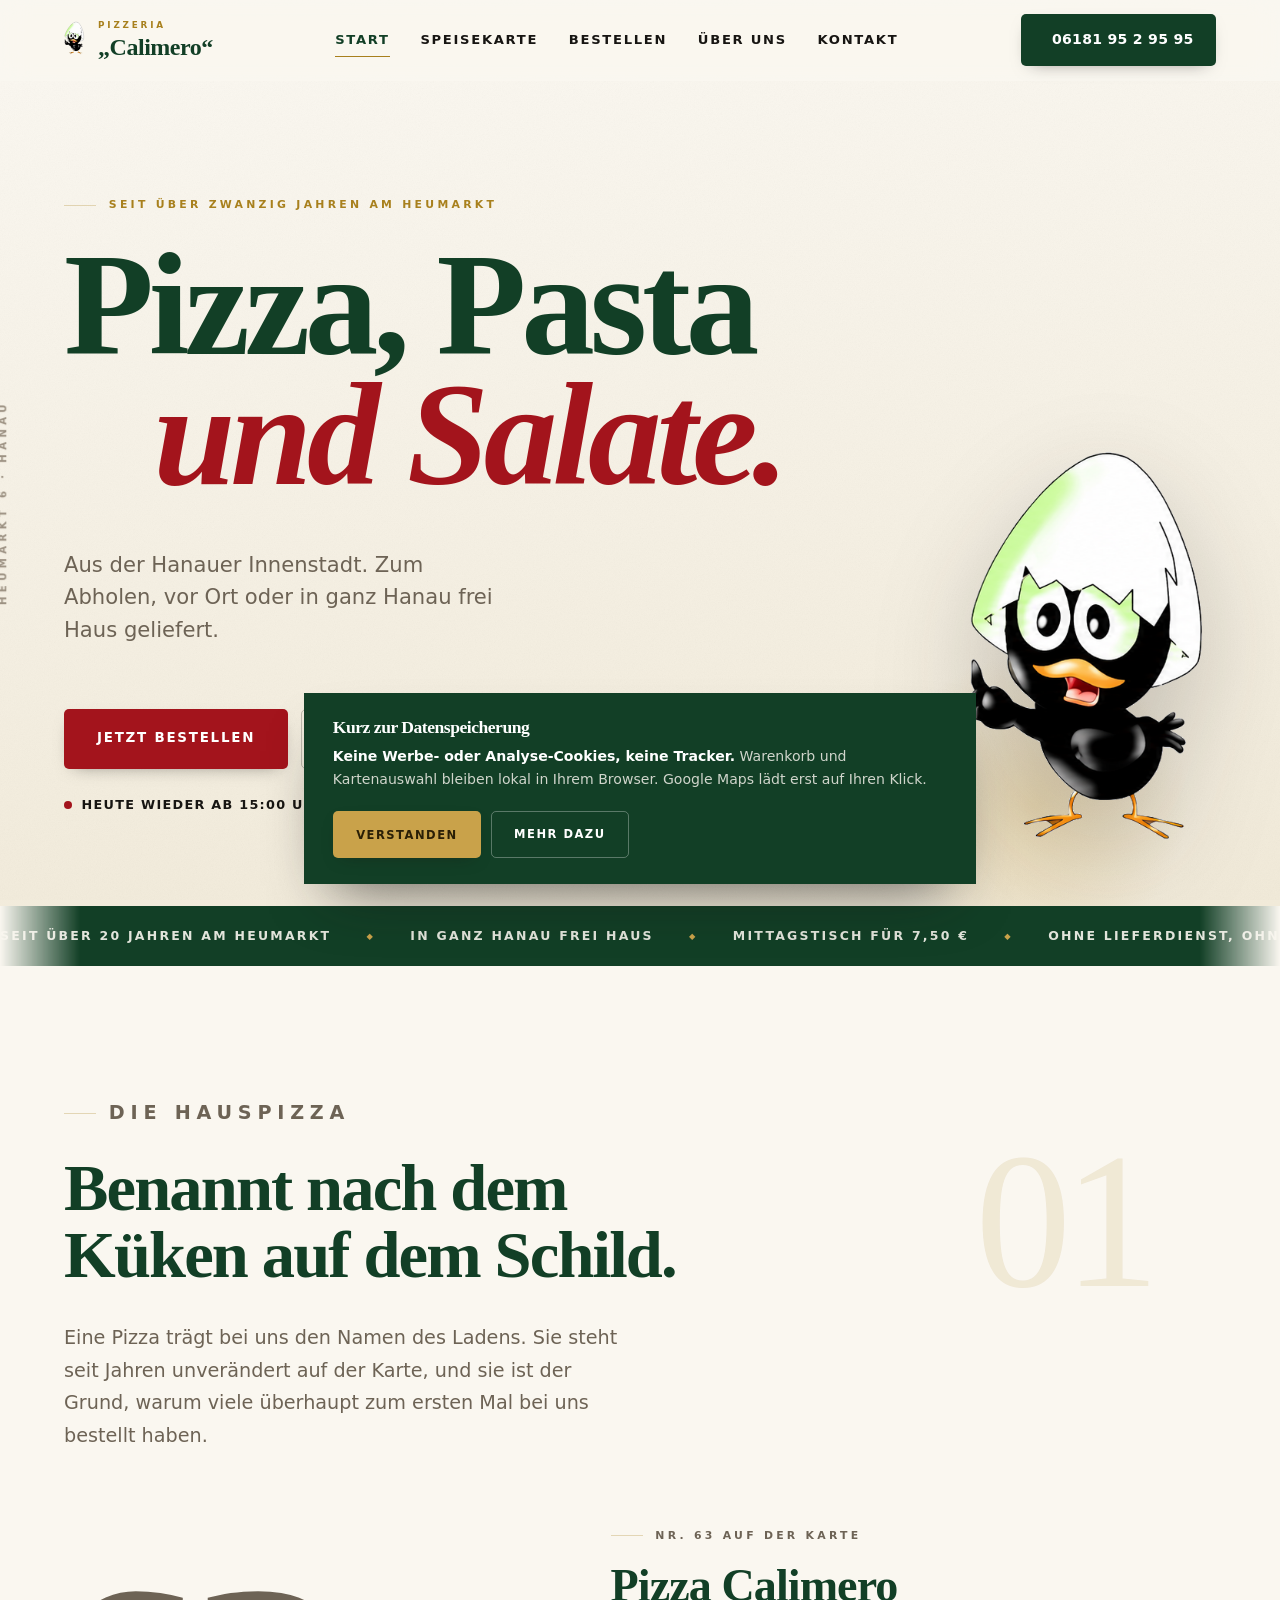
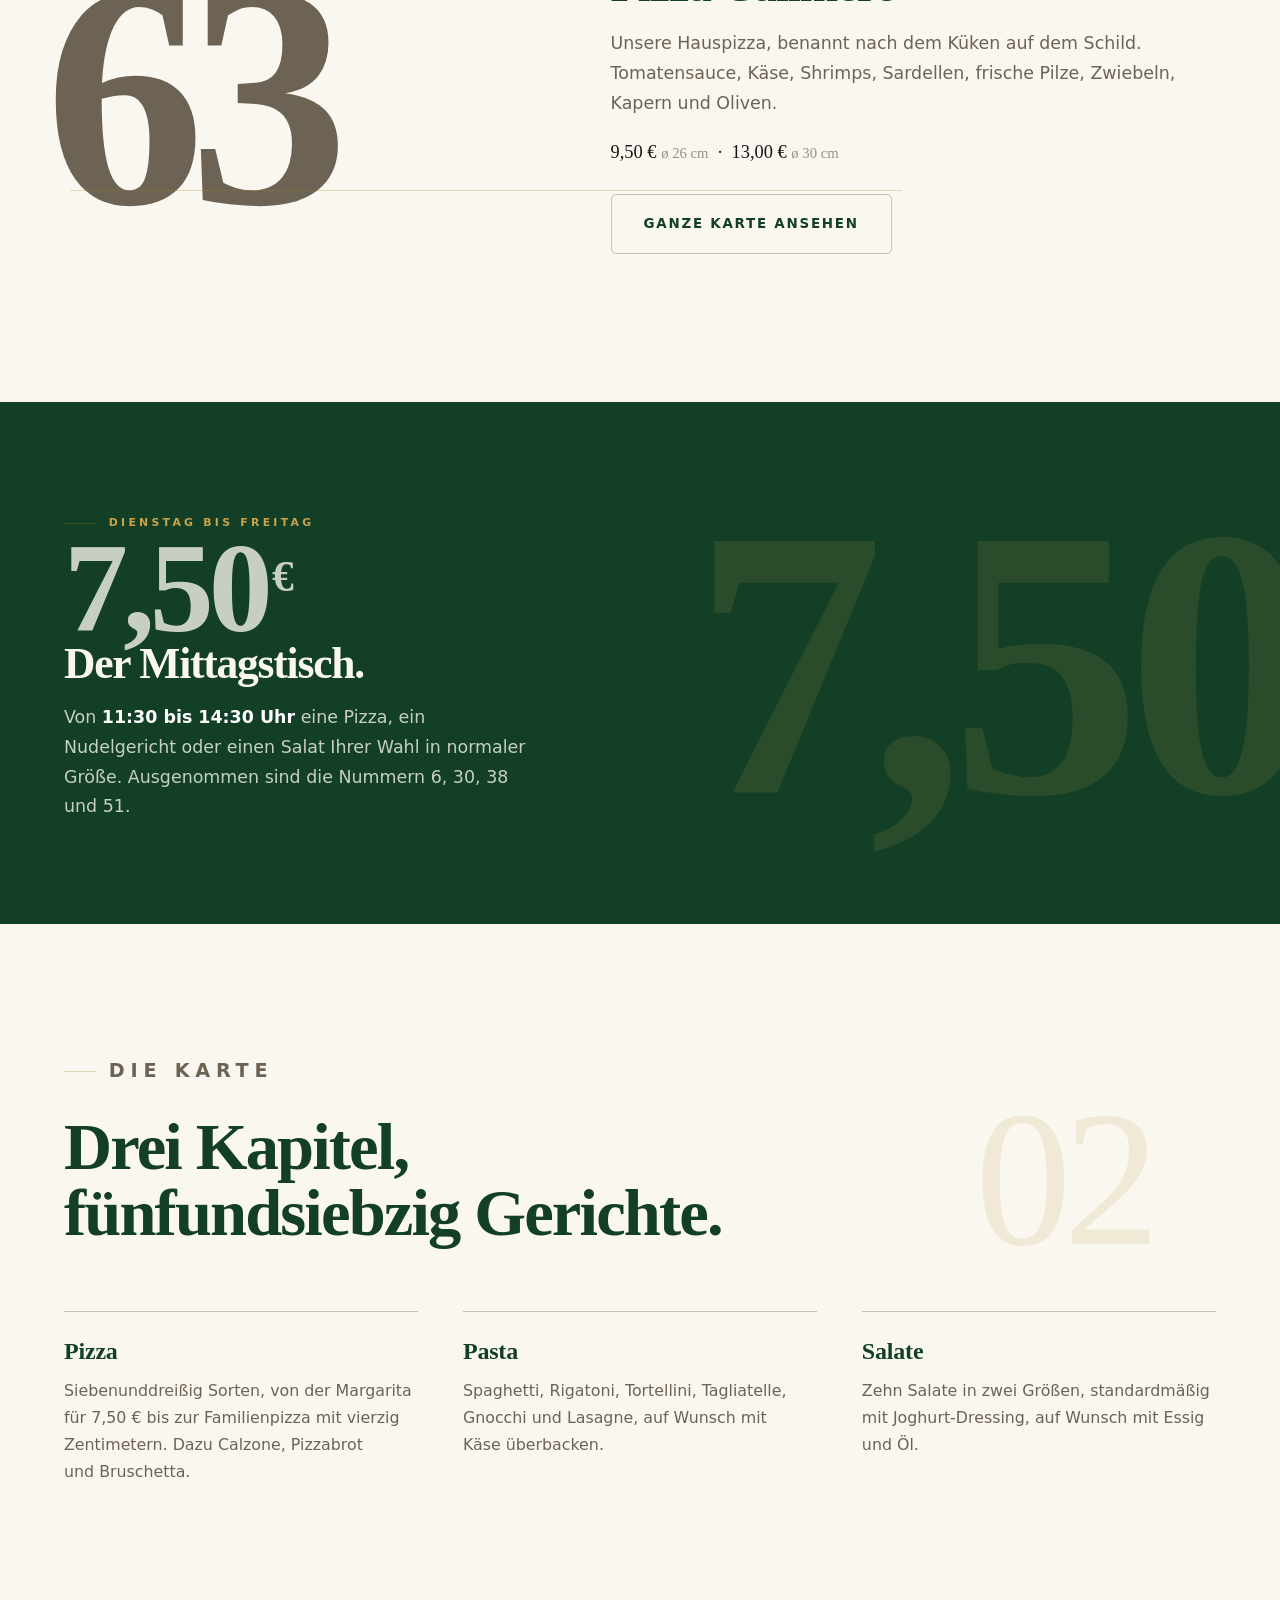
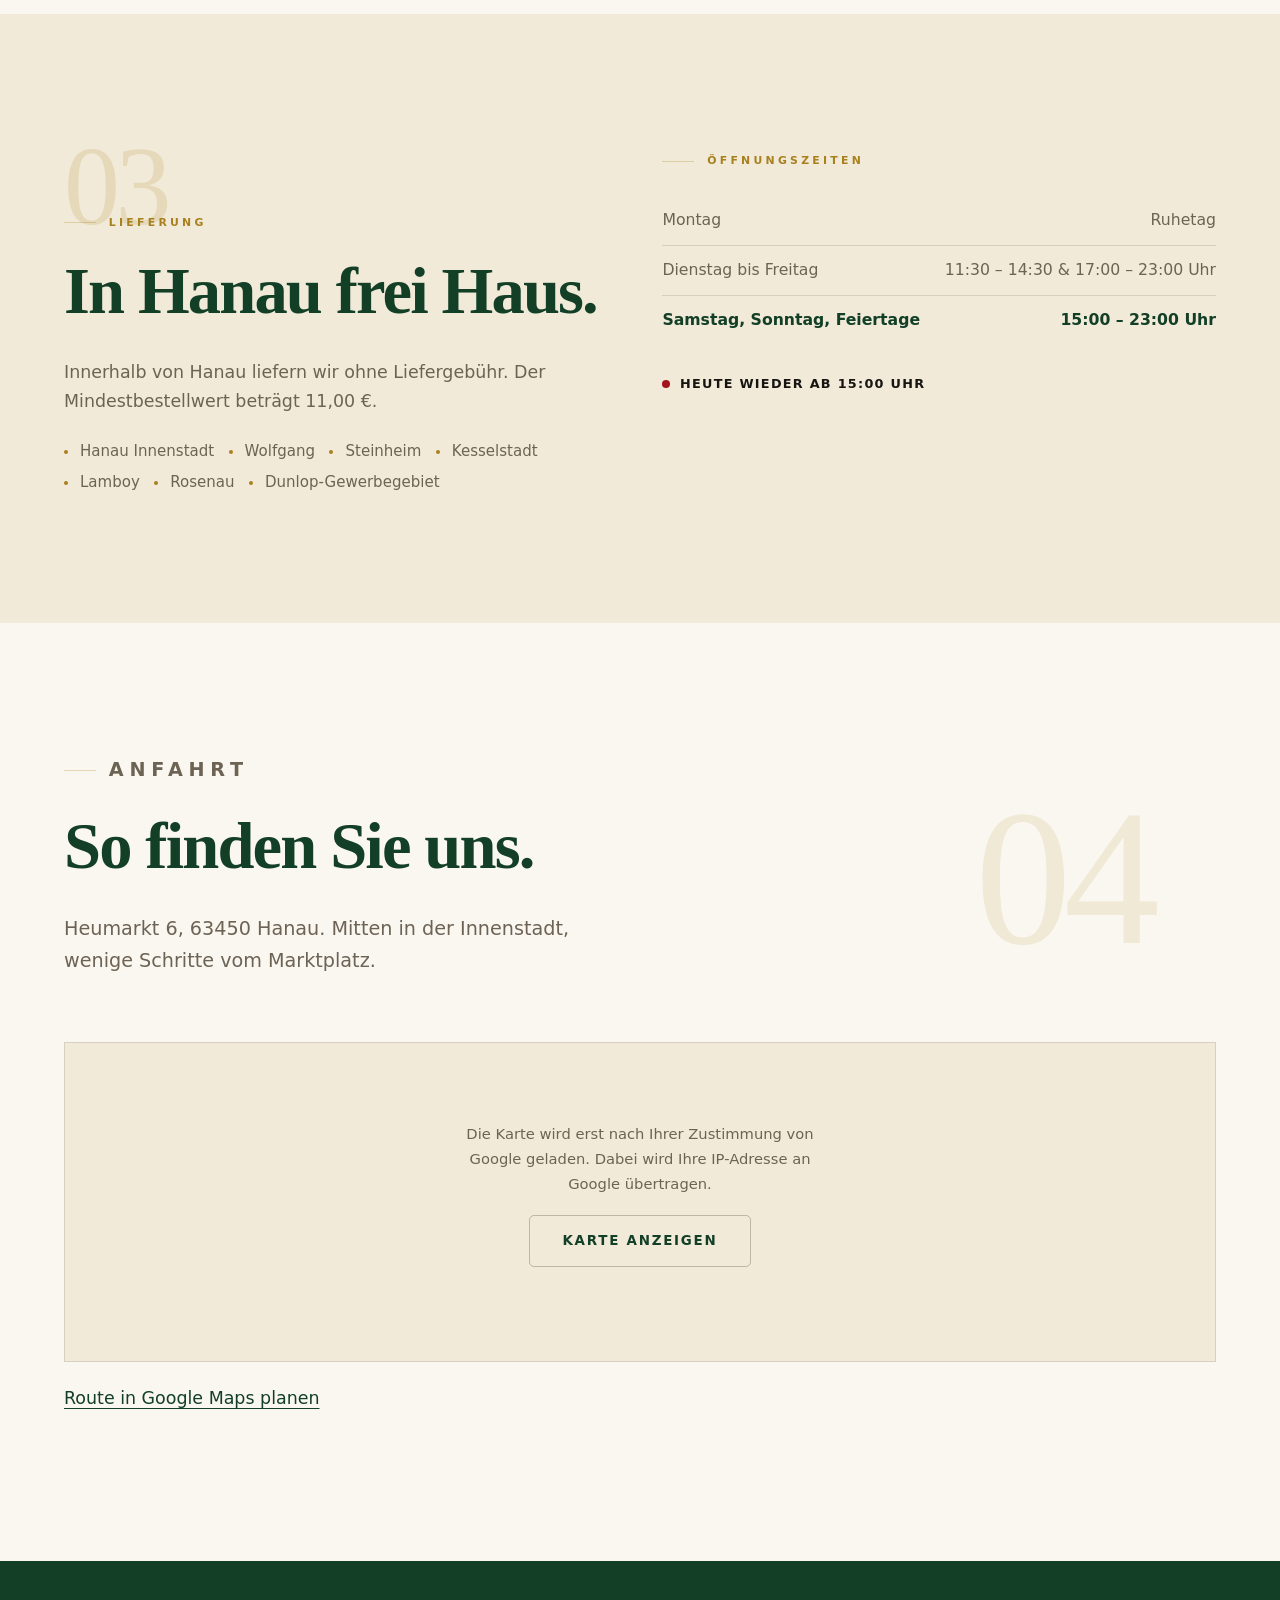
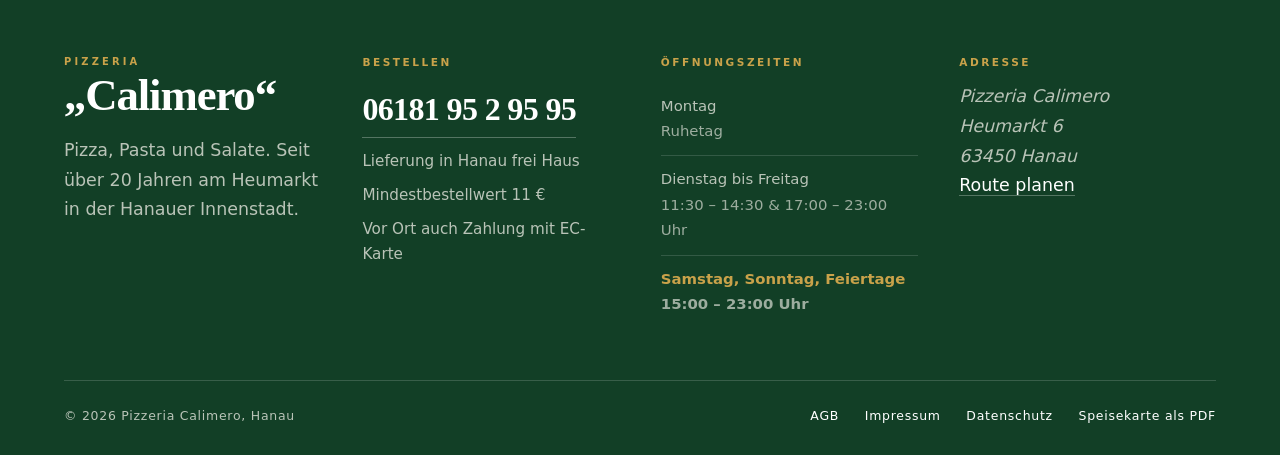
==== commit 31f14833: "Add files via upload" ====
--- a/index.html
+++ b/index.html
@@ -1,6 +1,6 @@
 <!DOCTYPE html>
-<!-- Pizzeria Calimero, Stil A Avorio. Build 2026-09-02 12:14, CSS 432395b397 -->
-<html lang="de" data-build="2026-09-02 12:14">
+<!-- Pizzeria Calimero, Stil A Avorio. Build 2026-09-02 20:08, CSS 5999983cc0 -->
+<html lang="de" data-build="2026-09-02 20:08">
 <head>
 <meta charset="utf-8">
 <meta name="viewport" content="width=device-width, initial-scale=1">
@@ -23,7 +23,7 @@
 <link rel="icon" href="favicon.ico" sizes="any">
 <link rel="icon" type="image/png" href="assets/img/favicon-512.png">
 <link rel="apple-touch-icon" href="assets/img/favicon-512.png">
-<link rel="stylesheet" href="assets/css/calimero.css?v=432395b397">
+<link rel="stylesheet" href="assets/css/calimero.css?v=5999983cc0">
 <script type="application/ld+json">
 {"@context":"https://schema.org","@type":"Restaurant",
 "name":"Pizzeria Calimero","alternateName":"Calimero Hanau",
@@ -231,7 +231,7 @@
         in der Hanauer Innenstadt.</p>
       </div>
       <div>
-        <h3>Bestellen</h3>
+        <h2>Bestellen</h2>
         <a class="fuss__tel" href="tel:+4961819529595">06181 95 2 95 95</a>
         <ul class="fuss__liste">
           <li>Lieferung in Hanau frei Haus</li>
@@ -240,7 +240,7 @@
         </ul>
       </div>
       <div>
-        <h3>Öffnungszeiten</h3>
+        <h2>Öffnungszeiten</h2>
         <ul class="zeiten zeiten--stapel">
         <li data-tag="1"><span class="zeiten__tag">Montag</span><span class="zeiten__zeit">Ruhetag</span></li>
         <li data-tag="2,3,4,5"><span class="zeiten__tag">Dienstag bis Freitag</span><span class="zeiten__zeit">11:30 – 14:30 &amp; 17:00 – 23:00 Uhr</span></li>
@@ -248,7 +248,7 @@
         </ul>
       </div>
       <div>
-        <h3>Adresse</h3>
+        <h2>Adresse</h2>
         <address>
           Pizzeria Calimero<br>
           Heumarkt 6<br>
--- a/assets/css/calimero.css
+++ b/assets/css/calimero.css
@@ -746,3 +746,78 @@
 /* Lange URLs in den Rechtstexten dürfen umbrechen */
 .rechtstext p,.rechtstext li,.rechtstext a,.rechtstext address{overflow-wrap:anywhere}
 .laufband{max-width:100vw}
+
+/* =========================================================
+   POLITUR
+   ========================================================= */
+
+/* Blockueberschriften sind jetzt h2, sollen aber weiter wie h3 wirken */
+.block h2,.empfehlung h3,.legende h3{font-family:var(--serif);
+  font-size:clamp(1.16rem,1.05rem + .5vw,1.38rem);line-height:1.2;letter-spacing:-.008em;
+  margin:0 0 .6em;color:var(--gruen)}
+.empfehlung h3{font-family:var(--display);font-size:clamp(1.8rem,3.6vw,3rem);
+  letter-spacing:-.02em;margin-bottom:.35em}
+.legende h3{font-family:var(--sans);font-size:.7rem;font-weight:700;letter-spacing:.2em;
+  text-transform:uppercase;color:var(--gold);margin-bottom:1.2em}
+.fuss h2{color:var(--gold-hell);font-family:var(--sans);font-size:.66rem;font-weight:700;
+  letter-spacing:.24em;text-transform:uppercase;margin:0 0 1.4em}
+
+/* Textmarkierung in der Hausfarbe */
+::selection{background:var(--gold);color:#fff}
+
+/* Aktionsschaltflaechen: leicht gerundet, mit ruhigem Schatten und Hebung */
+.knopf,.kopf__tel,#korb-leiste{border-radius:5px}
+.knopf--dunkel,.knopf--tel,.knopf--wa,.kopf__tel{
+  box-shadow:0 6px 18px -10px rgba(23,21,18,.55);
+  transition:background .28s,color .28s,border-color .28s,transform .28s,box-shadow .28s}
+.knopf--dunkel:hover,.knopf--tel:hover,.knopf--wa:hover,.kopf__tel:hover{
+  transform:translateY(-1px);box-shadow:0 12px 26px -12px rgba(23,21,18,.5)}
+.knopf--dunkel:active,.knopf--tel:active,.knopf--wa:active,.kopf__tel:active{
+  transform:translateY(0);box-shadow:0 4px 12px -8px rgba(23,21,18,.55)}
+.knopf--linie,.knopf--rand{border-radius:5px;transition:background .28s,color .28s,
+  border-color .28s,transform .28s}
+.knopf--linie:hover,.knopf--rand:hover{transform:translateY(-1px)}
+#korb-leiste{transition:background .25s,transform .25s,box-shadow .25s}
+#korb-leiste:hover{transform:translateY(-2px)}
+.aktionsleiste .knopf{border-radius:0;box-shadow:none}
+.aktionsleiste .knopf:hover{transform:none}
+@media (prefers-reduced-motion:reduce){
+  .knopf:hover,#korb-leiste:hover{transform:none!important}
+}
+
+/* Fokus sichtbar, aber nicht ruppig */
+:focus-visible{outline:2px solid var(--gold);outline-offset:3px;border-radius:4px}
+.knopf:focus-visible,.kopf__tel:focus-visible{outline-offset:4px}
+
+/* Laufband: an den Raendern weich auslaufen statt hart abschneiden */
+.laufband{
+  -webkit-mask-image:linear-gradient(to right,transparent,#000 5rem,
+    #000 calc(100% - 5rem),transparent);
+  mask-image:linear-gradient(to right,transparent,#000 5rem,
+    #000 calc(100% - 5rem),transparent);
+}
+@media (max-width:640px){
+  .laufband{-webkit-mask-image:linear-gradient(to right,transparent,#000 2rem,
+    #000 calc(100% - 2rem),transparent);
+    mask-image:linear-gradient(to right,transparent,#000 2rem,
+    #000 calc(100% - 2rem),transparent)}
+}
+
+/* Absaetze schoener umbrechen lassen */
+p,.gross,.buehne__text,.block p,.bewertung__zusatz{text-wrap:pretty}
+
+/* Karten reagieren dezent */
+.block{transition:border-top-color .3s}
+.block:hover{border-top-color:var(--gold)}
+
+/* Preis im Warenkorb-Button leicht abgesetzt */
+.konfig__add b{padding-left:1rem;border-left:1px solid rgba(255,255,255,.28);
+  font-variant-numeric:tabular-nums}
+
+/* Eingabefelder: Uebergang beim Fokus */
+.feld input,.feld select,.feld textarea,.suche input,.konfig__block textarea{
+  transition:border-color .25s}
+
+/* Zwei-Klick-Karte etwas einladender */
+.zweiklick{transition:border-color .3s}
+.zweiklick:hover{border-color:var(--gold-still)}
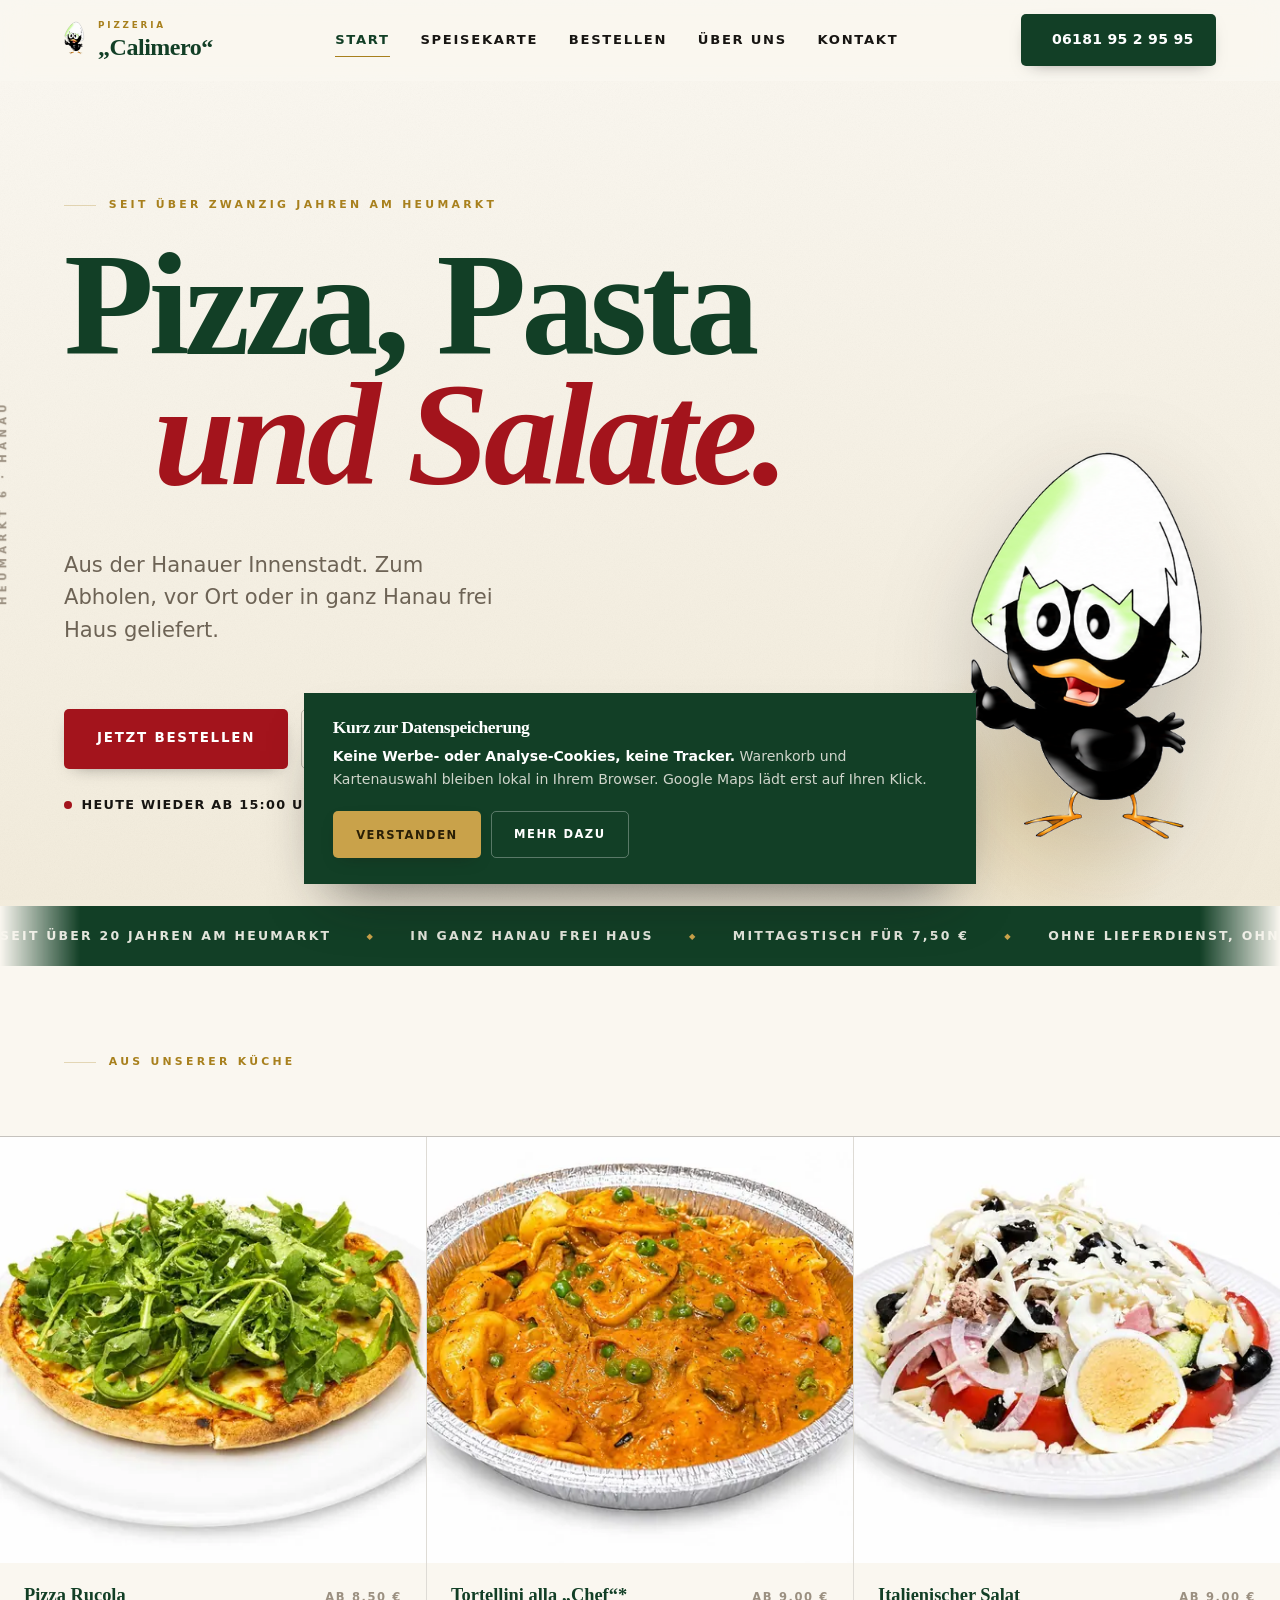
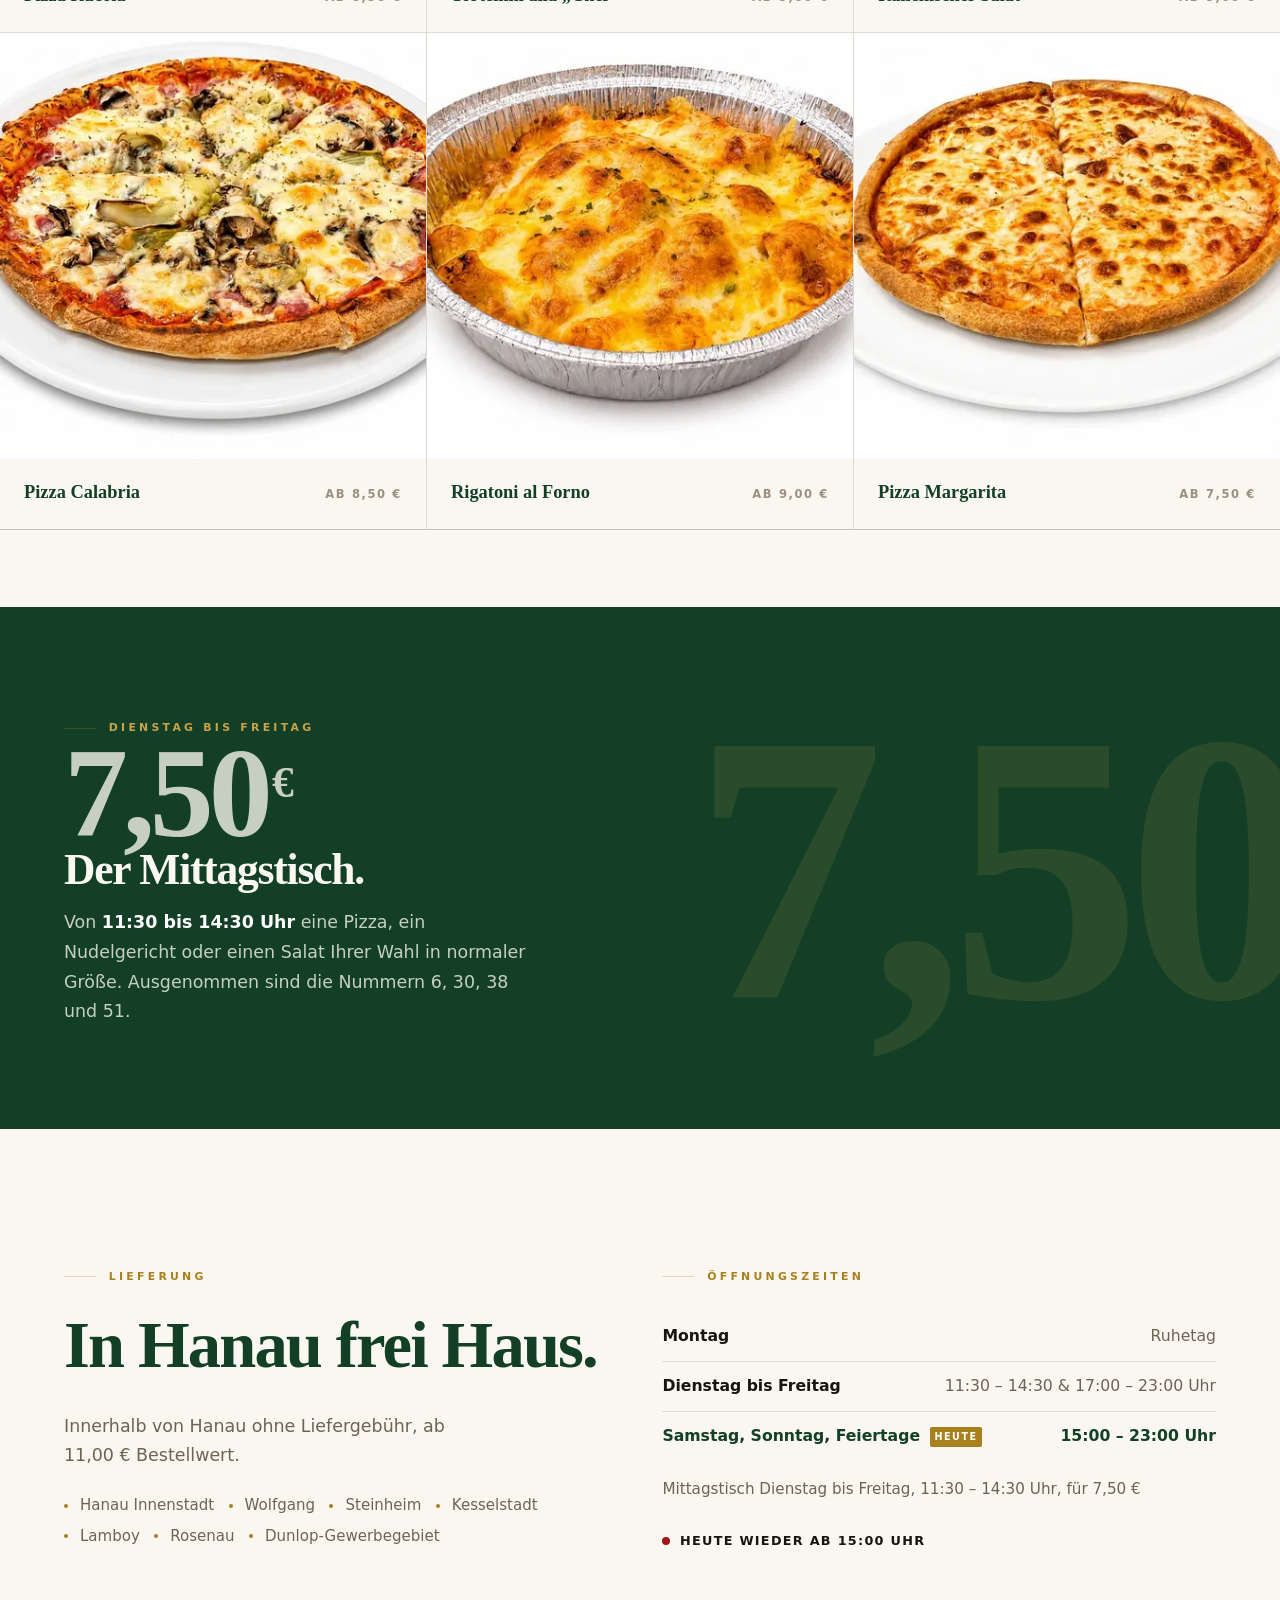
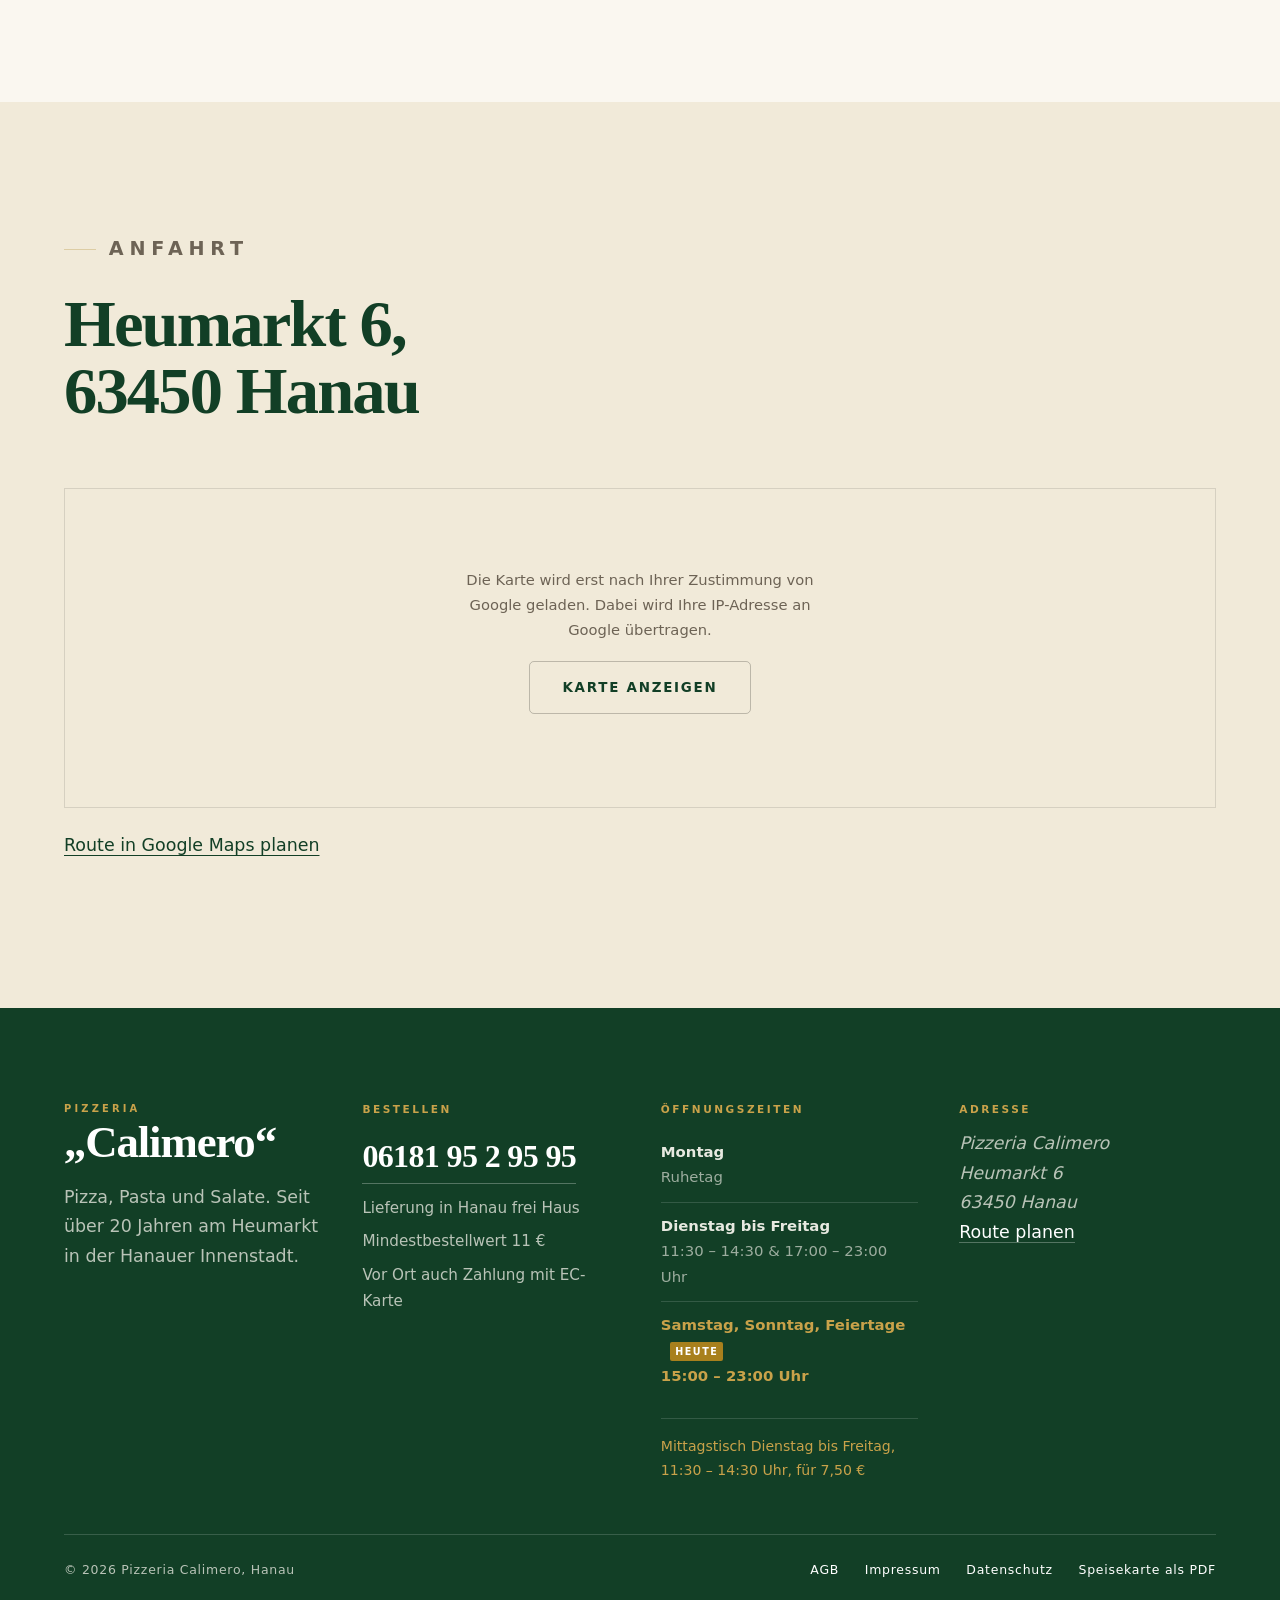
==== commit 7b20327c: "Add files via upload" ====
--- a/index.html
+++ b/index.html
@@ -1,6 +1,6 @@
 <!DOCTYPE html>
-<!-- Pizzeria Calimero, Stil A Avorio. Build 2026-09-02 20:08, CSS 5999983cc0 -->
-<html lang="de" data-build="2026-09-02 20:08">
+<!-- Pizzeria Calimero, Stil A Avorio. Build 2026-09-04 08:02, CSS 65804b1179 -->
+<html lang="de" data-build="2026-09-04 08:02">
 <head>
 <meta charset="utf-8">
 <meta name="viewport" content="width=device-width, initial-scale=1">
@@ -23,7 +23,7 @@
 <link rel="icon" href="favicon.ico" sizes="any">
 <link rel="icon" type="image/png" href="assets/img/favicon-512.png">
 <link rel="apple-touch-icon" href="assets/img/favicon-512.png">
-<link rel="stylesheet" href="assets/css/calimero.css?v=5999983cc0">
+<link rel="stylesheet" href="assets/css/calimero.css?v=65804b1179">
 <script type="application/ld+json">
 {"@context":"https://schema.org","@type":"Restaurant",
 "name":"Pizzeria Calimero","alternateName":"Calimero Hanau",
@@ -92,87 +92,35 @@
 
 <div class="laufband" aria-hidden="true"><div class="laufband__spur"><div class="laufband__satz"><span>Seit über 20 Jahren am Heumarkt</span><em>&#9670;</em><span>In ganz Hanau frei Haus</span><em>&#9670;</em><span>Mittagstisch für 7,50&nbsp;€</span><em>&#9670;</em><span>Ohne Lieferdienst, ohne Aufschlag</span><em>&#9670;</em><span>Abholen oder liefern lassen</span><em>&#9670;</em><span>Vor Ort mit EC-Karte zahlen</span><em>&#9670;</em><span>Dienstag bis Sonntag geöffnet</span><em>&#9670;</em></div><div class="laufband__satz"><span>Seit über 20 Jahren am Heumarkt</span><em>&#9670;</em><span>In ganz Hanau frei Haus</span><em>&#9670;</em><span>Mittagstisch für 7,50&nbsp;€</span><em>&#9670;</em><span>Ohne Lieferdienst, ohne Aufschlag</span><em>&#9670;</em><span>Abholen oder liefern lassen</span><em>&#9670;</em><span>Vor Ort mit EC-Karte zahlen</span><em>&#9670;</em><span>Dienstag bis Sonntag geöffnet</span><em>&#9670;</em></div></div></div>
 
+<section class="abschnitt abschnitt--knapp">
+  <div class="huelle" data-reveal>
+    <p class="marke">Aus unserer Küche</p>
+  </div>
+  <div class="schaufenster"><a class="schaufenster__kachel" href="bestellen.html#pizza"><span class="schaufenster__bild"><picture><source type="image/webp" srcset="assets/img/gerichte/073-pizza-rucola-450.webp 450w, assets/img/gerichte/073-pizza-rucola-900.webp 900w" sizes="(max-width:520px) 100vw, (max-width:900px) 50vw, 33vw"><img src="assets/img/gerichte/073-pizza-rucola.jpg" alt="Pizza Rucola" width="900" height="900" loading="eager" decoding="async" fetchpriority="high"></picture></span><span class="schaufenster__fuss"><span class="schaufenster__name">Pizza Rucola</span><span class="schaufenster__preis">ab 8,50&nbsp;€</span></span></a><a class="schaufenster__kachel" href="bestellen.html#pasta"><span class="schaufenster__bild"><picture><source type="image/webp" srcset="assets/img/gerichte/025-tortellini-chef-450.webp 450w, assets/img/gerichte/025-tortellini-chef-900.webp 900w" sizes="(max-width:520px) 100vw, (max-width:900px) 50vw, 33vw"><img src="assets/img/gerichte/025-tortellini-chef.jpg" alt="Tortellini alla „Chef“*" width="900" height="900" loading="lazy" decoding="async"></picture></span><span class="schaufenster__fuss"><span class="schaufenster__name">Tortellini alla „Chef“*</span><span class="schaufenster__preis">ab 9,00&nbsp;€</span></span></a><a class="schaufenster__kachel" href="bestellen.html#salate"><span class="schaufenster__bild"><picture><source type="image/webp" srcset="assets/img/gerichte/002-italienischer-salat-450.webp 450w, assets/img/gerichte/002-italienischer-salat-900.webp 900w" sizes="(max-width:520px) 100vw, (max-width:900px) 50vw, 33vw"><img src="assets/img/gerichte/002-italienischer-salat.jpg" alt="Italienischer Salat" width="900" height="900" loading="lazy" decoding="async"></picture></span><span class="schaufenster__fuss"><span class="schaufenster__name">Italienischer Salat</span><span class="schaufenster__preis">ab 9,00&nbsp;€</span></span></a><a class="schaufenster__kachel" href="bestellen.html#pizza"><span class="schaufenster__bild"><picture><source type="image/webp" srcset="assets/img/gerichte/060-pizza-calabria-450.webp 450w, assets/img/gerichte/060-pizza-calabria-900.webp 900w" sizes="(max-width:520px) 100vw, (max-width:900px) 50vw, 33vw"><img src="assets/img/gerichte/060-pizza-calabria.jpg" alt="Pizza Calabria" width="900" height="900" loading="lazy" decoding="async"></picture></span><span class="schaufenster__fuss"><span class="schaufenster__name">Pizza Calabria</span><span class="schaufenster__preis">ab 8,50&nbsp;€</span></span></a><a class="schaufenster__kachel" href="bestellen.html#pasta"><span class="schaufenster__bild"><picture><source type="image/webp" srcset="assets/img/gerichte/019-rigatoni-al-forno-450.webp 450w, assets/img/gerichte/019-rigatoni-al-forno-900.webp 900w" sizes="(max-width:520px) 100vw, (max-width:900px) 50vw, 33vw"><img src="assets/img/gerichte/019-rigatoni-al-forno.jpg" alt="Rigatoni al Forno" width="900" height="900" loading="lazy" decoding="async"></picture></span><span class="schaufenster__fuss"><span class="schaufenster__name">Rigatoni al Forno</span><span class="schaufenster__preis">ab 9,00&nbsp;€</span></span></a><a class="schaufenster__kachel" href="bestellen.html#pizza"><span class="schaufenster__bild"><picture><source type="image/webp" srcset="assets/img/gerichte/040-pizza-margarita-450.webp 450w, assets/img/gerichte/040-pizza-margarita-900.webp 900w" sizes="(max-width:520px) 100vw, (max-width:900px) 50vw, 33vw"><img src="assets/img/gerichte/040-pizza-margarita.jpg" alt="Pizza Margarita" width="900" height="900" loading="lazy" decoding="async"></picture></span><span class="schaufenster__fuss"><span class="schaufenster__name">Pizza Margarita</span><span class="schaufenster__preis">ab 7,50&nbsp;€</span></span></a></div>
+</section>
+
+<section class="mittag">
+  <div class="huelle">
+    <div class="mittag__block" data-reveal>
+      <p class="marke" style="color:var(--gold-hell)">Dienstag bis Freitag</p>
+      <p class="mittag__preis">7,50<span>€</span></p>
+      <h2>Der Mittagstisch.</h2>
+      <p>Von <strong>11:30 bis 14:30 Uhr</strong> eine Pizza, ein Nudelgericht oder einen
+      Salat Ihrer Wahl in normaler Größe. Ausgenommen sind die Nummern 6, 30, 38 und 51.</p>
+    </div>
+  </div>
+</section>
+
+
+
 <section class="abschnitt">
-  <div class="huelle">
-    <span class="abschnitt__nr" aria-hidden="true">01</span>
-    <div class="abschnitt__kopf" data-reveal>
-      <p class="marke">Die Hauspizza</p>
-      <h2>Benannt nach dem Küken auf dem Schild.</h2>
-      <p>Eine Pizza trägt bei uns den Namen des Ladens. Sie steht seit Jahren
-      unverändert auf der Karte, und sie ist der Grund, warum viele überhaupt
-      zum ersten Mal bei uns bestellt haben.</p>
-    </div>
-
-    <div class="empfehlung" data-reveal="100">
-      <p class="empfehlung__nr">63</p>
-      <div>
-        <p class="marke" style="margin-bottom:.8rem">Nr. 63 auf der Karte</p>
-        <h3>Pizza Calimero</h3>
-        <p>Unsere Hauspizza, benannt nach dem Küken auf dem Schild. Tomatensauce,
-        Käse, Shrimps, Sardellen, frische Pilze, Zwiebeln, Kapern und Oliven.</p>
-        <p style="font-family:var(--serif);font-size:1.15rem;color:var(--tinte)">
-        9,50&nbsp;€ <span style="color:var(--leise);font-size:.8em">ø&nbsp;26&nbsp;cm</span>
-        &nbsp;&middot;&nbsp; 13,00&nbsp;€
-        <span style="color:var(--leise);font-size:.8em">ø&nbsp;30&nbsp;cm</span></p>
-        <p style="margin-top:1.6rem">
-        <a class="knopf knopf--linie" href="speisekarte.html"><span>Ganze Karte ansehen</span></a></p>
-      </div>
-    </div>
-  </div>
-</section>
-
-<section class="mittag">
-  <div class="huelle">
-    <div class="mittag__block" data-reveal>
-    <p class="marke" style="color:var(--gold-hell)">Dienstag bis Freitag</p>
-    <p class="mittag__preis">7,50<span>€</span></p>
-    <h2>Der Mittagstisch.</h2>
-    <p>Von <strong>11:30 bis 14:30 Uhr</strong> eine Pizza, ein Nudelgericht oder einen
-    Salat Ihrer Wahl in normaler Größe. Ausgenommen sind die Nummern 6, 30, 38 und 51.</p>
-    </div>
-  </div>
-</section>
-
-<section class="abschnitt">
-  <div class="huelle">
-    <span class="abschnitt__nr" aria-hidden="true">02</span>
-    <div class="abschnitt__kopf" data-reveal>
-      <p class="marke">Die Karte</p>
-      <h2>Drei Kapitel, fünfundsiebzig Gerichte.</h2>
-    </div>
-    <div class="raster raster--drei" data-reveal="100">
-      <div class="block">
-        <h3>Pizza</h3>
-        <p>Siebenunddreißig Sorten, von der Margarita für 7,50&nbsp;€ bis zur
-        Familienpizza mit vierzig Zentimetern. Dazu Calzone, Pizzabrot und Bruschetta.</p>
-      </div>
-      <div class="block">
-        <h3>Pasta</h3>
-        <p>Spaghetti, Rigatoni, Tortellini, Tagliatelle, Gnocchi und Lasagne,
-        auf Wunsch mit Käse überbacken.</p>
-      </div>
-      <div class="block">
-        <h3>Salate</h3>
-        <p>Zehn Salate in zwei Größen, standardmäßig mit Joghurt-Dressing,
-        auf Wunsch mit Essig und Öl.</p>
-      </div>
-    </div>
-  </div>
-</section>
-
-
-
-
-<section class="abschnitt abschnitt--tief">
   <div class="huelle">
     <div class="raster raster--zwei">
       <div data-reveal>
-        <span class="abschnitt__nr" aria-hidden="true" style="position:static;display:block;
-          font-size:clamp(4rem,9vw,7rem);opacity:.16;margin-bottom:-.25em">03</span>
         <p class="marke">Lieferung</p>
         <h2>In Hanau frei Haus.</h2>
-        <p style="color:var(--still)">Innerhalb von Hanau liefern wir ohne Liefergebühr.
-        Der Mindestbestellwert beträgt 11,00&nbsp;€.</p>
+        <p style="color:var(--still)">Innerhalb von Hanau ohne Liefergebühr,
+        ab 11,00&nbsp;€ Bestellwert.</p>
         <ul class="gebiete" style="margin-top:1.4rem">
         <li>Hanau Innenstadt</li>
         <li>Wolfgang</li>
@@ -185,11 +133,13 @@
       </div>
       <div data-reveal="120">
         <p class="marke">Öffnungszeiten</p>
-        <ul class="zeiten">
-        <li data-tag="1"><span class="zeiten__tag">Montag</span><span class="zeiten__zeit">Ruhetag</span></li>
-        <li data-tag="2,3,4,5"><span class="zeiten__tag">Dienstag bis Freitag</span><span class="zeiten__zeit">11:30 – 14:30 &amp; 17:00 – 23:00 Uhr</span></li>
-        <li data-tag="6,0"><span class="zeiten__tag">Samstag, Sonntag, Feiertage</span><span class="zeiten__zeit">15:00 – 23:00 Uhr</span></li>
-        </ul>
+        <ul class="zeiten zeiten--kraeftig">
+        <li data-tag="1"><span class="zeiten__tag">Montag<b class="zeiten__heute">Heute</b></span><span class="zeiten__zeit">Ruhetag</span></li>
+        <li data-tag="2,3,4,5"><span class="zeiten__tag">Dienstag bis Freitag<b class="zeiten__heute">Heute</b></span><span class="zeiten__zeit">11:30 – 14:30 &amp; 17:00 – 23:00 Uhr</span></li>
+        <li data-tag="6,0"><span class="zeiten__tag">Samstag, Sonntag, Feiertage<b class="zeiten__heute">Heute</b></span><span class="zeiten__zeit">15:00 – 23:00 Uhr</span></li>
+        </ul>
+        <p style="margin-top:1rem;color:var(--still);font-size:.95rem">
+        Mittagstisch Dienstag bis Freitag, 11:30 – 14:30 Uhr, für 7,50&nbsp;€</p>
         <p style="margin-top:1.4rem">
           <span class="status" data-status><span class="status__punkt"></span>
           <span data-status-text></span></span>
@@ -199,13 +149,11 @@
   </div>
 </section>
 
-<section class="abschnitt">
-  <div class="huelle">
-    <span class="abschnitt__nr" aria-hidden="true">04</span>
+<section class="abschnitt abschnitt--tief">
+  <div class="huelle">
     <div class="abschnitt__kopf" data-reveal>
       <p class="marke">Anfahrt</p>
-      <h2>So finden Sie uns.</h2>
-      <p>Heumarkt 6, 63450 Hanau. Mitten in der Innenstadt, wenige Schritte vom Marktplatz.</p>
+      <h2>Heumarkt 6, 63450 Hanau</h2>
     </div>
     <div class="zweiklick" data-karte="https://www.google.com/maps?q=Heumarkt+6,+63450+Hanau&amp;output=embed" data-reveal="80">
       <div class="zweiklick__hinweis">
@@ -241,11 +189,13 @@
       </div>
       <div>
         <h2>Öffnungszeiten</h2>
-        <ul class="zeiten zeiten--stapel">
-        <li data-tag="1"><span class="zeiten__tag">Montag</span><span class="zeiten__zeit">Ruhetag</span></li>
-        <li data-tag="2,3,4,5"><span class="zeiten__tag">Dienstag bis Freitag</span><span class="zeiten__zeit">11:30 – 14:30 &amp; 17:00 – 23:00 Uhr</span></li>
-        <li data-tag="6,0"><span class="zeiten__tag">Samstag, Sonntag, Feiertage</span><span class="zeiten__zeit">15:00 – 23:00 Uhr</span></li>
-        </ul>
+        <ul class="zeiten zeiten--stapel zeiten--kraeftig">
+        <li data-tag="1"><span class="zeiten__tag">Montag<b class="zeiten__heute">Heute</b></span><span class="zeiten__zeit">Ruhetag</span></li>
+        <li data-tag="2,3,4,5"><span class="zeiten__tag">Dienstag bis Freitag<b class="zeiten__heute">Heute</b></span><span class="zeiten__zeit">11:30 – 14:30 &amp; 17:00 – 23:00 Uhr</span></li>
+        <li data-tag="6,0"><span class="zeiten__tag">Samstag, Sonntag, Feiertage<b class="zeiten__heute">Heute</b></span><span class="zeiten__zeit">15:00 – 23:00 Uhr</span></li>
+        </ul>
+        <p class="fuss__mittag">Mittagstisch Dienstag bis Freitag,
+        11:30 – 14:30 Uhr, für 7,50&nbsp;€</p>
       </div>
       <div>
         <h2>Adresse</h2>
@@ -285,6 +235,6 @@
 </div>
 
 
-<script src="assets/js/calimero.js?v=6eb4246579" defer></script>
+<script src="assets/js/calimero.js?v=ff60c7f022" defer></script>
 </body>
 </html>
--- a/assets/css/calimero.css
+++ b/assets/css/calimero.css
@@ -30,9 +30,13 @@
   --linie-stark:rgba(23,21,18,.24);
 
   /* Didone fuer die grossen Momente, Palatino fuer den Rest */
+  /* Didone zuerst, danach bewusst Georgia statt Times New Roman.
+     Times bricht bei grossen Graden optisch zusammen, Georgia nicht.
+     Damit sieht die Seite auf Windows anders aus als auf dem Mac, aber
+     in jedem Fall ordentlich. */
   --display:Didot,"Didot LT STD","Bodoni 72","Bodoni MT","Playfair Display",
-            "Hoefler Text","Times New Roman",serif;
-  --serif:Palatino,"Palatino Linotype","Book Antiqua","Iowan Old Style",Georgia,serif;
+            "Hoefler Text",Constantia,"Iowan Old Style",Georgia,serif;
+  --serif:Palatino,"Palatino Linotype","Book Antiqua","Iowan Old Style",Constantia,Georgia,serif;
   --sans:"Segoe UI",system-ui,-apple-system,"Helvetica Neue",Arial,sans-serif;
 
   --breite:1280px;
@@ -386,9 +390,10 @@
   align-self:center}
 .gericht__bild img{width:100%;height:100%;object-fit:cover}
 .gericht__bild--leer{background:transparent}
-.gericht__nr{font-family:var(--display);font-weight:700;font-size:1.05rem;color:var(--gold);
-  flex:none;min-width:2.6rem;font-variant-numeric:tabular-nums;letter-spacing:.02em;
-  padding-top:.1rem}
+.gericht__nr{font-style:normal;display:inline-block;min-width:3.1rem;
+  font-family:var(--display);font-weight:700;font-size:1.02rem;color:var(--gold);
+  font-variant-numeric:tabular-nums;letter-spacing:.02em}
+.gericht__name{text-wrap:pretty}
 .gericht__mitte{flex:1 1 auto;min-width:0}
 .gericht__name{font-family:var(--serif);font-weight:700;font-size:1.16rem;display:block;
   color:var(--tinte);overflow-wrap:anywhere;letter-spacing:-.005em}
@@ -704,8 +709,13 @@
 @media (max-width:520px){
   .gericht{gap:.8rem;padding:.95rem 0}
   .gericht__bild{width:56px;height:56px}
-  .gericht__nr{min-width:2.2rem;font-size:.98rem}
-  .gericht__name{font-size:1.04rem}
+  /* Auf schmalen Displays steht die Nummer als kleines Label ueber dem
+     Namen, damit Name und Preis nebeneinander in eine Zeile passen. */
+  .gericht__nr{display:block;min-width:0;font-family:var(--sans);font-size:.66rem;
+    font-weight:700;letter-spacing:.18em;margin-bottom:.15rem}
+  .gericht__name{font-size:1.03rem}
+  .gericht__zeile{align-items:flex-end}
+  .gericht__fuehrung{transform:translateY(-.35em)}
   .gericht__preise{gap:.7rem;font-size:.97rem}
   .gericht__preise span{min-width:0}
   .gericht__zeile{gap:.5rem}
@@ -821,3 +831,60 @@
 /* Zwei-Klick-Karte etwas einladender */
 .zweiklick{transition:border-color .3s}
 .zweiklick:hover{border-color:var(--gold-still)}
+
+/* ---------------- Laden geschlossen ---------------- */
+.geschlossen{background:var(--rot);color:#fff;padding-block:.95rem}
+.geschlossen[hidden]{display:none}
+.geschlossen__innen{display:flex;flex-wrap:wrap;align-items:baseline;gap:.4rem 1rem;
+  font-size:.93rem}
+.geschlossen strong{font-weight:700}
+.geschlossen a{color:#fff;border-bottom:1px solid rgba(255,255,255,.5);text-decoration:none;
+  font-weight:700;white-space:nowrap}
+.geschlossen a:hover{color:#fff;border-bottom-color:#fff}
+.knopf[disabled]{opacity:.5;cursor:not-allowed;pointer-events:none;box-shadow:none}
+body[data-laden="zu"] #korb-leiste{background:var(--still)}
+
+/* ---------------- Schaufenster auf der Startseite ---------------- */
+.schaufenster{display:grid;grid-template-columns:repeat(3,1fr);gap:1px;
+  background:var(--linie);margin-top:clamp(1.6rem,4vw,2.4rem);
+  border-block:1px solid var(--linie)}
+.schaufenster__kachel{position:relative;display:block;text-decoration:none;color:inherit;
+  background:var(--grund);overflow:hidden}
+.schaufenster__bild{display:block;aspect-ratio:1;overflow:hidden;background:var(--tief)}
+.schaufenster__bild img{width:100%;height:100%;object-fit:cover;
+  transition:transform 1.1s cubic-bezier(.22,1,.36,1)}
+.schaufenster__kachel:hover .schaufenster__bild img{transform:scale(1.05)}
+.schaufenster__fuss{display:flex;align-items:baseline;justify-content:space-between;
+  gap:1rem;padding:1.1rem clamp(1rem,2vw,1.5rem) 1.3rem}
+.schaufenster__name{font-family:var(--serif);font-size:clamp(1rem,1.5vw,1.15rem);
+  font-weight:700;color:var(--gruen)}
+.schaufenster__preis{font-size:.72rem;font-weight:700;letter-spacing:.14em;
+  text-transform:uppercase;color:var(--leise);white-space:nowrap}
+.schaufenster__kachel::after{content:"";position:absolute;inset:0;
+  box-shadow:inset 0 0 0 0 var(--gold);transition:box-shadow .3s;pointer-events:none}
+.schaufenster__kachel:hover::after{box-shadow:inset 0 0 0 2px var(--gold)}
+@media (max-width:900px){ .schaufenster{grid-template-columns:repeat(2,1fr)} }
+@media (max-width:520px){
+  .schaufenster__fuss{flex-direction:column;gap:.15rem;padding:.8rem .9rem 1rem}
+  .schaufenster__name{font-size:.98rem}
+}
+
+/* Öffnungszeiten: alle Tage gleich kräftig, heute nur markiert */
+.zeiten--kraeftig li{color:var(--tinte);font-weight:600}
+.zeiten--kraeftig .zeiten__zeit{color:var(--still);font-weight:400}
+.zeiten--kraeftig li[data-heute="ja"]{color:var(--gruen)}
+.zeiten--kraeftig li[data-heute="ja"] .zeiten__zeit{color:var(--gruen);font-weight:600}
+.zeiten__heute{display:none;margin-left:.6rem;font-size:.6rem;font-weight:700;
+  letter-spacing:.16em;text-transform:uppercase;color:#fff;background:var(--gold);
+  padding:.16em .5em;border-radius:2px;vertical-align:.12em}
+.zeiten li[data-heute="ja"] .zeiten__heute{display:inline-block}
+.fuss .zeiten--kraeftig li{color:rgba(250,247,240,.92)}
+.fuss .zeiten--kraeftig li[data-heute="ja"],
+.fuss .zeiten--kraeftig li[data-heute="ja"] .zeiten__zeit{color:var(--gold-hell)}
+.fuss__mittag{margin:1.1rem 0 0;font-size:.88rem;color:var(--gold-hell);
+  border-top:1px solid rgba(255,255,255,.14);padding-top:1rem}
+/* picture verhaelt sich wie das img darin */
+.gericht__bild picture,.best-artikel__bild picture,.schaufenster__bild picture,
+.konfig__bild picture,.foto picture{display:block;width:100%;height:100%}
+.gericht__bild img,.best-artikel__bild img,.schaufenster__bild img,
+.konfig__bild img{width:100%;height:100%;object-fit:cover}
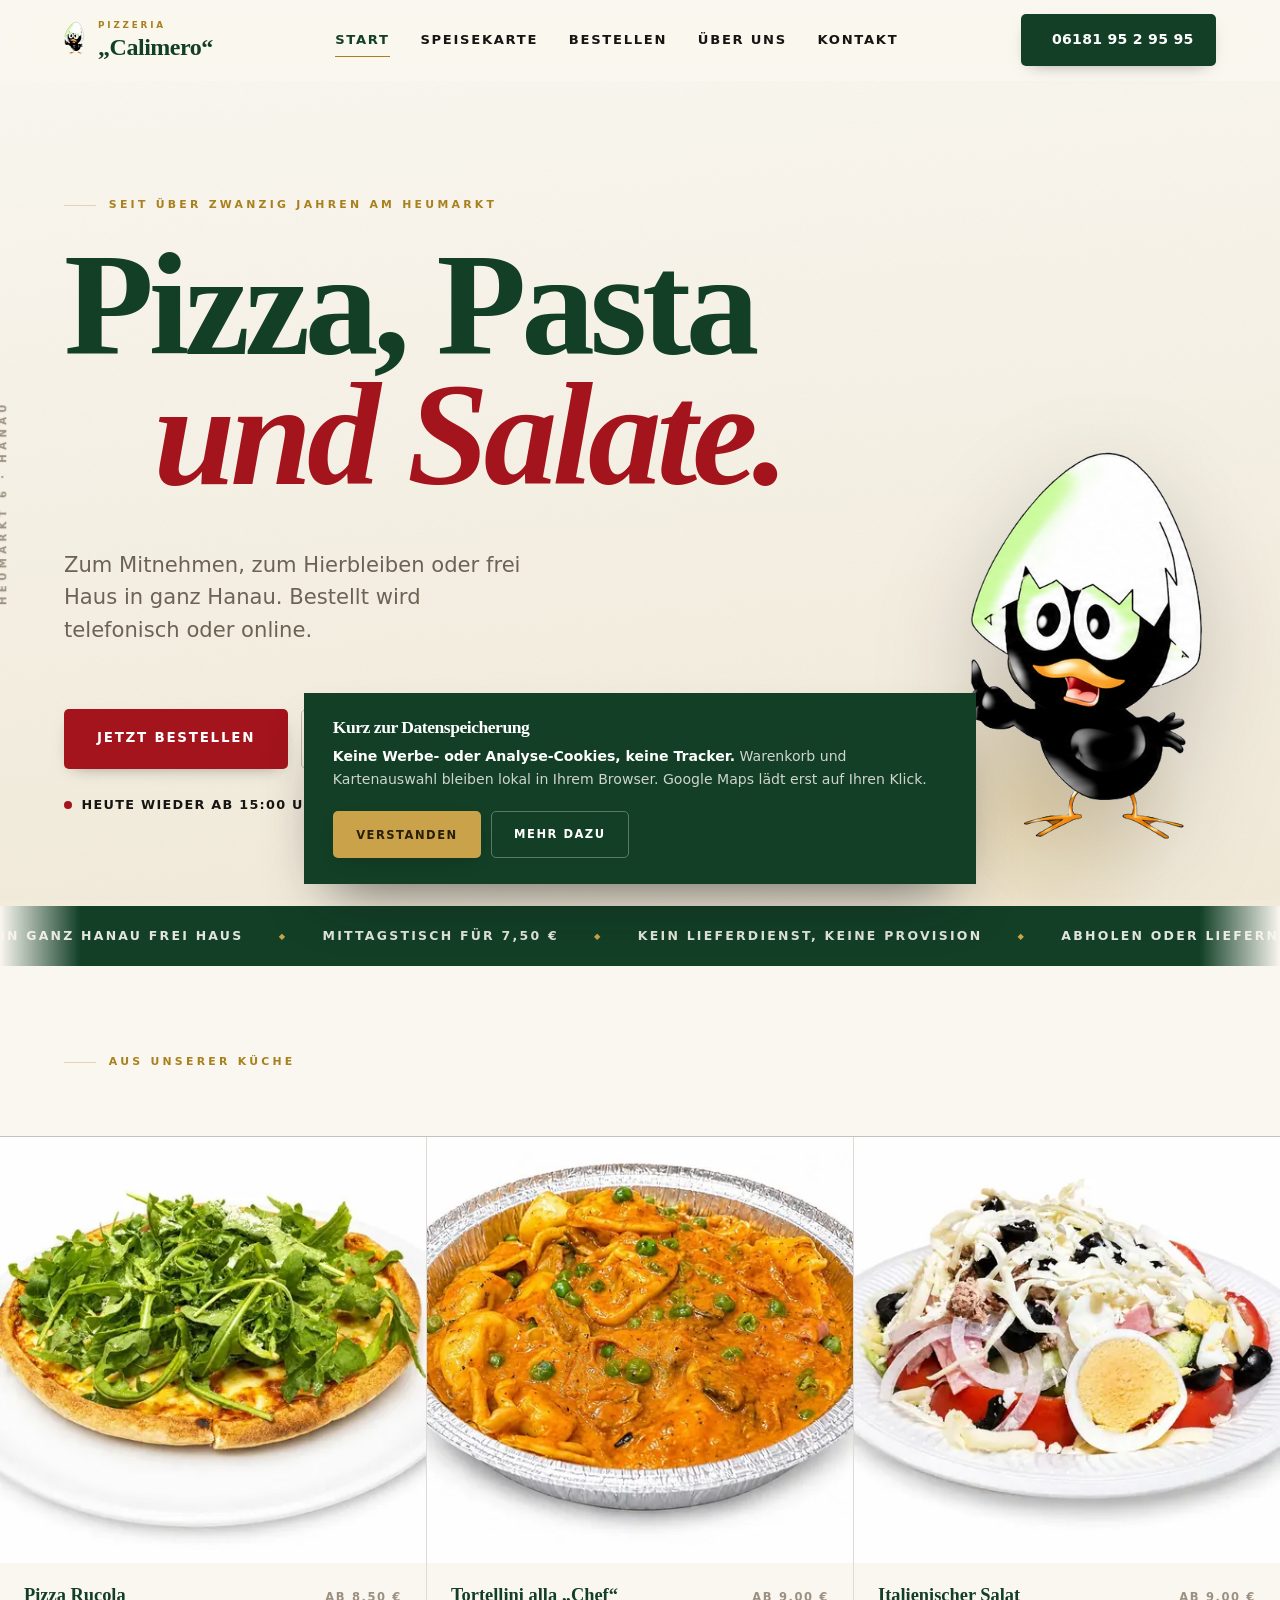
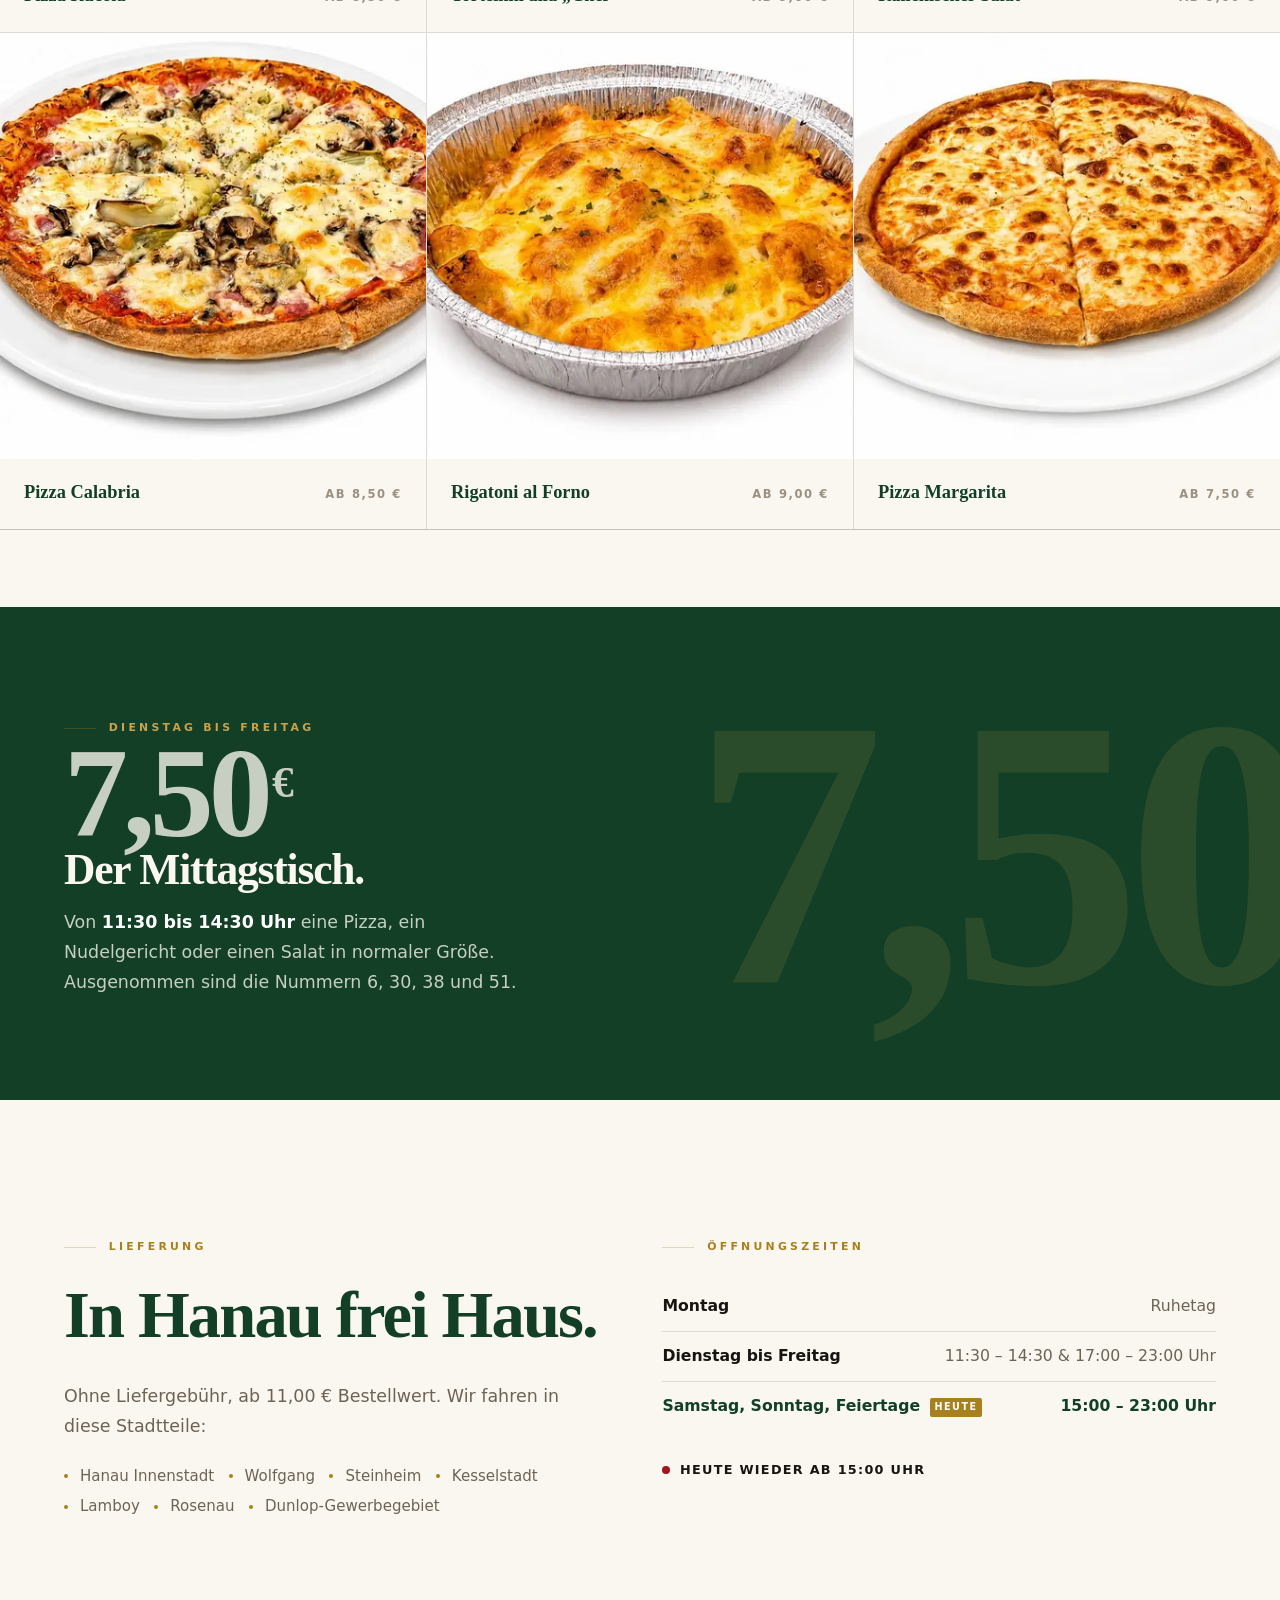
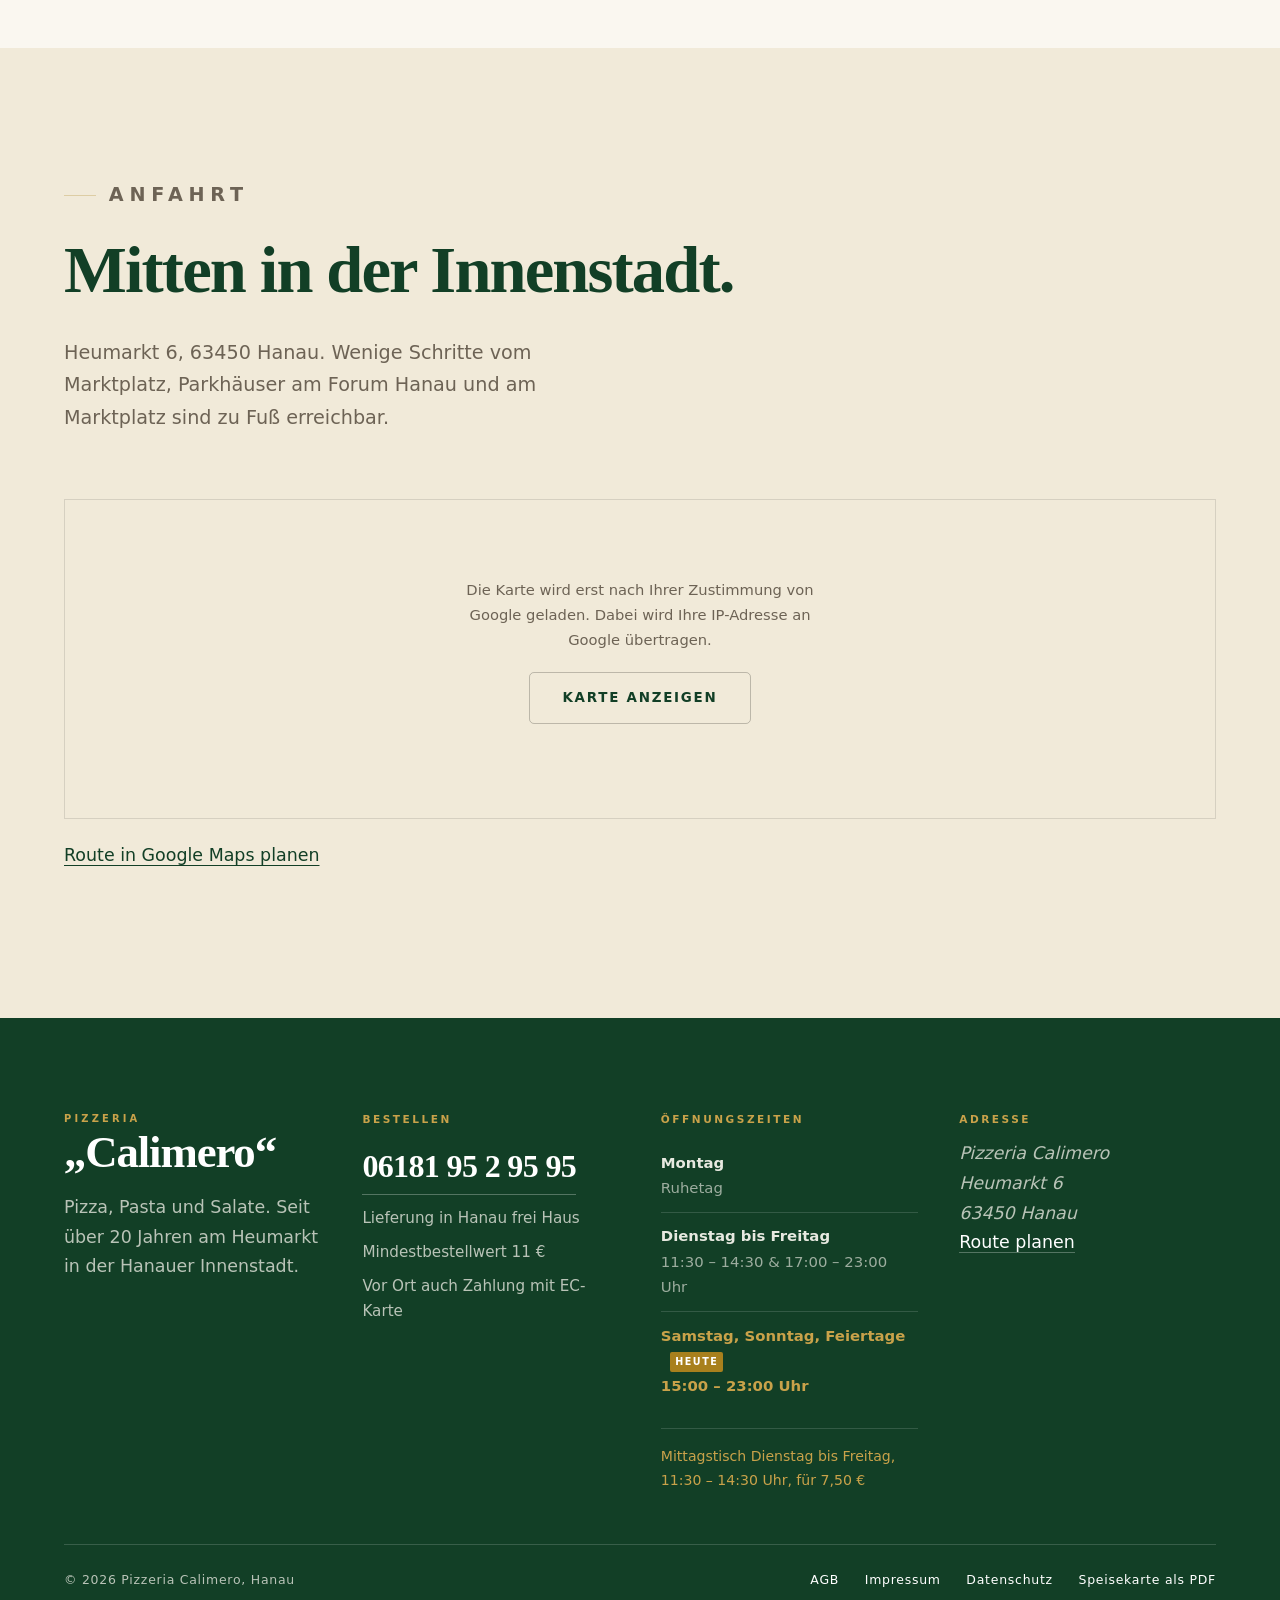
==== commit 948a42eb: "Add files via upload" ====
--- a/index.html
+++ b/index.html
@@ -1,6 +1,6 @@
 <!DOCTYPE html>
-<!-- Pizzeria Calimero, Stil A Avorio. Build 2026-09-04 08:02, CSS 65804b1179 -->
-<html lang="de" data-build="2026-09-04 08:02">
+<!-- Pizzeria Calimero, Stil A Avorio. Build 2026-09-04 08:43, CSS ad1f5cf14e -->
+<html lang="de" data-build="2026-09-04 08:43">
 <head>
 <meta charset="utf-8">
 <meta name="viewport" content="width=device-width, initial-scale=1">
@@ -23,7 +23,7 @@
 <link rel="icon" href="favicon.ico" sizes="any">
 <link rel="icon" type="image/png" href="assets/img/favicon-512.png">
 <link rel="apple-touch-icon" href="assets/img/favicon-512.png">
-<link rel="stylesheet" href="assets/css/calimero.css?v=65804b1179">
+<link rel="stylesheet" href="assets/css/calimero.css?v=ad1f5cf14e">
 <script type="application/ld+json">
 {"@context":"https://schema.org","@type":"Restaurant",
 "name":"Pizzeria Calimero","alternateName":"Calimero Hanau",
@@ -75,8 +75,8 @@
     <span class="buehne__seite" aria-hidden="true">Heumarkt 6 &middot; Hanau</span>
     <p class="marke buehne__jahre" data-reveal="0">Seit über zwanzig Jahren am Heumarkt</p>
     <h1 data-reveal="80">Pizza, Pasta<em>und Salate.</em></h1>
-    <p class="buehne__text" data-reveal="180">Aus der Hanauer Innenstadt. Zum Abholen,
-    vor Ort oder in ganz Hanau frei Haus geliefert.</p>
+    <p class="buehne__text" data-reveal="180">Zum Mitnehmen, zum Hierbleiben oder
+    frei Haus in ganz Hanau. Bestellt wird telefonisch oder online.</p>
     <div class="buehne__tasten" data-reveal="260">
       <a class="knopf knopf--dunkel" href="bestellen.html"><span>Jetzt bestellen</span></a>
       <a class="knopf knopf--linie" href="speisekarte.html"><span>Speisekarte</span></a>
@@ -90,13 +90,13 @@
   </div>
 </section>
 
-<div class="laufband" aria-hidden="true"><div class="laufband__spur"><div class="laufband__satz"><span>Seit über 20 Jahren am Heumarkt</span><em>&#9670;</em><span>In ganz Hanau frei Haus</span><em>&#9670;</em><span>Mittagstisch für 7,50&nbsp;€</span><em>&#9670;</em><span>Ohne Lieferdienst, ohne Aufschlag</span><em>&#9670;</em><span>Abholen oder liefern lassen</span><em>&#9670;</em><span>Vor Ort mit EC-Karte zahlen</span><em>&#9670;</em><span>Dienstag bis Sonntag geöffnet</span><em>&#9670;</em></div><div class="laufband__satz"><span>Seit über 20 Jahren am Heumarkt</span><em>&#9670;</em><span>In ganz Hanau frei Haus</span><em>&#9670;</em><span>Mittagstisch für 7,50&nbsp;€</span><em>&#9670;</em><span>Ohne Lieferdienst, ohne Aufschlag</span><em>&#9670;</em><span>Abholen oder liefern lassen</span><em>&#9670;</em><span>Vor Ort mit EC-Karte zahlen</span><em>&#9670;</em><span>Dienstag bis Sonntag geöffnet</span><em>&#9670;</em></div></div></div>
+<div class="laufband" aria-hidden="true"><div class="laufband__spur"><div class="laufband__satz"><span>In ganz Hanau frei Haus</span><em>&#9670;</em><span>Mittagstisch für 7,50&nbsp;€</span><em>&#9670;</em><span>Kein Lieferdienst, keine Provision</span><em>&#9670;</em><span>Abholen oder liefern lassen</span><em>&#9670;</em><span>Vor Ort mit EC-Karte</span><em>&#9670;</em><span>Montag Ruhetag</span><em>&#9670;</em><span>Heumarkt 6, Hanauer Innenstadt</span><em>&#9670;</em></div><div class="laufband__satz"><span>In ganz Hanau frei Haus</span><em>&#9670;</em><span>Mittagstisch für 7,50&nbsp;€</span><em>&#9670;</em><span>Kein Lieferdienst, keine Provision</span><em>&#9670;</em><span>Abholen oder liefern lassen</span><em>&#9670;</em><span>Vor Ort mit EC-Karte</span><em>&#9670;</em><span>Montag Ruhetag</span><em>&#9670;</em><span>Heumarkt 6, Hanauer Innenstadt</span><em>&#9670;</em></div></div></div>
 
 <section class="abschnitt abschnitt--knapp">
   <div class="huelle" data-reveal>
     <p class="marke">Aus unserer Küche</p>
   </div>
-  <div class="schaufenster"><a class="schaufenster__kachel" href="bestellen.html#pizza"><span class="schaufenster__bild"><picture><source type="image/webp" srcset="assets/img/gerichte/073-pizza-rucola-450.webp 450w, assets/img/gerichte/073-pizza-rucola-900.webp 900w" sizes="(max-width:520px) 100vw, (max-width:900px) 50vw, 33vw"><img src="assets/img/gerichte/073-pizza-rucola.jpg" alt="Pizza Rucola" width="900" height="900" loading="eager" decoding="async" fetchpriority="high"></picture></span><span class="schaufenster__fuss"><span class="schaufenster__name">Pizza Rucola</span><span class="schaufenster__preis">ab 8,50&nbsp;€</span></span></a><a class="schaufenster__kachel" href="bestellen.html#pasta"><span class="schaufenster__bild"><picture><source type="image/webp" srcset="assets/img/gerichte/025-tortellini-chef-450.webp 450w, assets/img/gerichte/025-tortellini-chef-900.webp 900w" sizes="(max-width:520px) 100vw, (max-width:900px) 50vw, 33vw"><img src="assets/img/gerichte/025-tortellini-chef.jpg" alt="Tortellini alla „Chef“*" width="900" height="900" loading="lazy" decoding="async"></picture></span><span class="schaufenster__fuss"><span class="schaufenster__name">Tortellini alla „Chef“*</span><span class="schaufenster__preis">ab 9,00&nbsp;€</span></span></a><a class="schaufenster__kachel" href="bestellen.html#salate"><span class="schaufenster__bild"><picture><source type="image/webp" srcset="assets/img/gerichte/002-italienischer-salat-450.webp 450w, assets/img/gerichte/002-italienischer-salat-900.webp 900w" sizes="(max-width:520px) 100vw, (max-width:900px) 50vw, 33vw"><img src="assets/img/gerichte/002-italienischer-salat.jpg" alt="Italienischer Salat" width="900" height="900" loading="lazy" decoding="async"></picture></span><span class="schaufenster__fuss"><span class="schaufenster__name">Italienischer Salat</span><span class="schaufenster__preis">ab 9,00&nbsp;€</span></span></a><a class="schaufenster__kachel" href="bestellen.html#pizza"><span class="schaufenster__bild"><picture><source type="image/webp" srcset="assets/img/gerichte/060-pizza-calabria-450.webp 450w, assets/img/gerichte/060-pizza-calabria-900.webp 900w" sizes="(max-width:520px) 100vw, (max-width:900px) 50vw, 33vw"><img src="assets/img/gerichte/060-pizza-calabria.jpg" alt="Pizza Calabria" width="900" height="900" loading="lazy" decoding="async"></picture></span><span class="schaufenster__fuss"><span class="schaufenster__name">Pizza Calabria</span><span class="schaufenster__preis">ab 8,50&nbsp;€</span></span></a><a class="schaufenster__kachel" href="bestellen.html#pasta"><span class="schaufenster__bild"><picture><source type="image/webp" srcset="assets/img/gerichte/019-rigatoni-al-forno-450.webp 450w, assets/img/gerichte/019-rigatoni-al-forno-900.webp 900w" sizes="(max-width:520px) 100vw, (max-width:900px) 50vw, 33vw"><img src="assets/img/gerichte/019-rigatoni-al-forno.jpg" alt="Rigatoni al Forno" width="900" height="900" loading="lazy" decoding="async"></picture></span><span class="schaufenster__fuss"><span class="schaufenster__name">Rigatoni al Forno</span><span class="schaufenster__preis">ab 9,00&nbsp;€</span></span></a><a class="schaufenster__kachel" href="bestellen.html#pizza"><span class="schaufenster__bild"><picture><source type="image/webp" srcset="assets/img/gerichte/040-pizza-margarita-450.webp 450w, assets/img/gerichte/040-pizza-margarita-900.webp 900w" sizes="(max-width:520px) 100vw, (max-width:900px) 50vw, 33vw"><img src="assets/img/gerichte/040-pizza-margarita.jpg" alt="Pizza Margarita" width="900" height="900" loading="lazy" decoding="async"></picture></span><span class="schaufenster__fuss"><span class="schaufenster__name">Pizza Margarita</span><span class="schaufenster__preis">ab 7,50&nbsp;€</span></span></a></div>
+  <div class="schaufenster"><a class="schaufenster__kachel" href="bestellen.html#pizza"><span class="schaufenster__bild"><picture><source type="image/webp" srcset="assets/img/gerichte/073-pizza-rucola-450.webp 450w, assets/img/gerichte/073-pizza-rucola-900.webp 900w" sizes="(max-width:520px) 100vw, (max-width:900px) 50vw, 33vw"><img src="assets/img/gerichte/073-pizza-rucola.jpg" alt="Pizza Rucola" width="900" height="900" loading="eager" decoding="async" fetchpriority="high"></picture></span><span class="schaufenster__fuss"><span class="schaufenster__name">Pizza Rucola</span><span class="schaufenster__preis">ab 8,50&nbsp;€</span></span></a><a class="schaufenster__kachel" href="bestellen.html#pasta"><span class="schaufenster__bild"><picture><source type="image/webp" srcset="assets/img/gerichte/025-tortellini-chef-450.webp 450w, assets/img/gerichte/025-tortellini-chef-900.webp 900w" sizes="(max-width:520px) 100vw, (max-width:900px) 50vw, 33vw"><img src="assets/img/gerichte/025-tortellini-chef.jpg" alt="Tortellini alla „Chef“" width="900" height="900" loading="lazy" decoding="async"></picture></span><span class="schaufenster__fuss"><span class="schaufenster__name">Tortellini alla „Chef“</span><span class="schaufenster__preis">ab 9,00&nbsp;€</span></span></a><a class="schaufenster__kachel" href="bestellen.html#salate"><span class="schaufenster__bild"><picture><source type="image/webp" srcset="assets/img/gerichte/002-italienischer-salat-450.webp 450w, assets/img/gerichte/002-italienischer-salat-900.webp 900w" sizes="(max-width:520px) 100vw, (max-width:900px) 50vw, 33vw"><img src="assets/img/gerichte/002-italienischer-salat.jpg" alt="Italienischer Salat" width="900" height="900" loading="lazy" decoding="async"></picture></span><span class="schaufenster__fuss"><span class="schaufenster__name">Italienischer Salat</span><span class="schaufenster__preis">ab 9,00&nbsp;€</span></span></a><a class="schaufenster__kachel" href="bestellen.html#pizza"><span class="schaufenster__bild"><picture><source type="image/webp" srcset="assets/img/gerichte/060-pizza-calabria-450.webp 450w, assets/img/gerichte/060-pizza-calabria-900.webp 900w" sizes="(max-width:520px) 100vw, (max-width:900px) 50vw, 33vw"><img src="assets/img/gerichte/060-pizza-calabria.jpg" alt="Pizza Calabria" width="900" height="900" loading="lazy" decoding="async"></picture></span><span class="schaufenster__fuss"><span class="schaufenster__name">Pizza Calabria</span><span class="schaufenster__preis">ab 8,50&nbsp;€</span></span></a><a class="schaufenster__kachel" href="bestellen.html#pasta"><span class="schaufenster__bild"><picture><source type="image/webp" srcset="assets/img/gerichte/019-rigatoni-al-forno-450.webp 450w, assets/img/gerichte/019-rigatoni-al-forno-900.webp 900w" sizes="(max-width:520px) 100vw, (max-width:900px) 50vw, 33vw"><img src="assets/img/gerichte/019-rigatoni-al-forno.jpg" alt="Rigatoni al Forno" width="900" height="900" loading="lazy" decoding="async"></picture></span><span class="schaufenster__fuss"><span class="schaufenster__name">Rigatoni al Forno</span><span class="schaufenster__preis">ab 9,00&nbsp;€</span></span></a><a class="schaufenster__kachel" href="bestellen.html#pizza"><span class="schaufenster__bild"><picture><source type="image/webp" srcset="assets/img/gerichte/040-pizza-margarita-450.webp 450w, assets/img/gerichte/040-pizza-margarita-900.webp 900w" sizes="(max-width:520px) 100vw, (max-width:900px) 50vw, 33vw"><img src="assets/img/gerichte/040-pizza-margarita.jpg" alt="Pizza Margarita" width="900" height="900" loading="lazy" decoding="async"></picture></span><span class="schaufenster__fuss"><span class="schaufenster__name">Pizza Margarita</span><span class="schaufenster__preis">ab 7,50&nbsp;€</span></span></a></div>
 </section>
 
 <section class="mittag">
@@ -106,7 +106,7 @@
       <p class="mittag__preis">7,50<span>€</span></p>
       <h2>Der Mittagstisch.</h2>
       <p>Von <strong>11:30 bis 14:30 Uhr</strong> eine Pizza, ein Nudelgericht oder einen
-      Salat Ihrer Wahl in normaler Größe. Ausgenommen sind die Nummern 6, 30, 38 und 51.</p>
+      Salat in normaler Größe. Ausgenommen sind die Nummern 6, 30, 38 und 51.</p>
     </div>
   </div>
 </section>
@@ -119,8 +119,8 @@
       <div data-reveal>
         <p class="marke">Lieferung</p>
         <h2>In Hanau frei Haus.</h2>
-        <p style="color:var(--still)">Innerhalb von Hanau ohne Liefergebühr,
-        ab 11,00&nbsp;€ Bestellwert.</p>
+        <p style="color:var(--still)">Ohne Liefergebühr, ab 11,00&nbsp;€ Bestellwert.
+        Wir fahren in diese Stadtteile:</p>
         <ul class="gebiete" style="margin-top:1.4rem">
         <li>Hanau Innenstadt</li>
         <li>Wolfgang</li>
@@ -138,8 +138,6 @@
         <li data-tag="2,3,4,5"><span class="zeiten__tag">Dienstag bis Freitag<b class="zeiten__heute">Heute</b></span><span class="zeiten__zeit">11:30 – 14:30 &amp; 17:00 – 23:00 Uhr</span></li>
         <li data-tag="6,0"><span class="zeiten__tag">Samstag, Sonntag, Feiertage<b class="zeiten__heute">Heute</b></span><span class="zeiten__zeit">15:00 – 23:00 Uhr</span></li>
         </ul>
-        <p style="margin-top:1rem;color:var(--still);font-size:.95rem">
-        Mittagstisch Dienstag bis Freitag, 11:30 – 14:30 Uhr, für 7,50&nbsp;€</p>
         <p style="margin-top:1.4rem">
           <span class="status" data-status><span class="status__punkt"></span>
           <span data-status-text></span></span>
@@ -153,7 +151,9 @@
   <div class="huelle">
     <div class="abschnitt__kopf" data-reveal>
       <p class="marke">Anfahrt</p>
-      <h2>Heumarkt 6, 63450 Hanau</h2>
+      <h2>Mitten in der Innenstadt.</h2>
+      <p>Heumarkt 6, 63450 Hanau. Wenige Schritte vom Marktplatz, Parkhäuser am
+      Forum Hanau und am Marktplatz sind zu Fuß erreichbar.</p>
     </div>
     <div class="zweiklick" data-karte="https://www.google.com/maps?q=Heumarkt+6,+63450+Hanau&amp;output=embed" data-reveal="80">
       <div class="zweiklick__hinweis">
--- a/assets/css/calimero.css
+++ b/assets/css/calimero.css
@@ -24,7 +24,6 @@
   --gold-hell:#c9a24a;
   --gold-still:rgba(168,128,29,.28);
   --rot:#a3141c;
-  --rot-hell:#c2202a;
 
   --linie:rgba(23,21,18,.12);
   --linie-stark:rgba(23,21,18,.24);
@@ -43,7 +42,6 @@
   --schmal:820px;
   --gasse:clamp(1.25rem,5vw,4rem);
   --kopf-h:5rem;
-  --kante:0px;
 }
 
 *,*::before,*::after{box-sizing:border-box}
@@ -95,7 +93,6 @@
 
 .huelle{width:min(100% - 2*var(--gasse),var(--breite));margin-inline:auto;
   position:relative;z-index:2}
-.huelle--schmal{max-width:var(--schmal)}
 .nur-sr{position:absolute;width:1px;height:1px;padding:0;margin:-1px;overflow:hidden;
   clip:rect(0 0 0 0);white-space:nowrap;border:0}
 
@@ -239,14 +236,6 @@
 .abschnitt__kopf p{color:var(--still);font-size:clamp(1.05rem,1rem + .3vw,1.2rem)}
 
 /* Grosse Ziffer am Rand, wie im Magazin */
-.abschnitt__nr{position:absolute;right:var(--gasse);top:clamp(1.5rem,4vw,3.5rem);
-  font-family:var(--display);font-size:clamp(6rem,15vw,14rem);line-height:.8;
-  color:var(--gold);opacity:.12;pointer-events:none;user-select:none;z-index:0;
-  letter-spacing:-.04em}
-@media (max-width:900px){
-  .abschnitt__nr{font-size:5.5rem;right:.4rem;top:.8rem;opacity:.1}
-}
-
 .ornament{display:flex;align-items:center;gap:1.2rem;margin:0;border:0;padding:0}
 .ornament::before,.ornament::after{content:"";height:1px;flex:1;background:var(--gold-still)}
 .ornament span{color:var(--gold);font-size:.6rem;letter-spacing:.5em}
@@ -267,22 +256,6 @@
 .mittag p{color:rgba(250,247,240,.78);margin:0;max-width:42ch}
 .mittag strong{color:#fff}
 
-/* ---------------- Hausempfehlung ---------------- */
-.empfehlung{position:relative;display:grid;
-  grid-template-columns:minmax(0,.9fr) minmax(0,1.1fr);
-  gap:clamp(1.5rem,4vw,4rem);align-items:center;padding:0;background:none;border:0}
-.empfehlung__nr{font-family:var(--display);font-weight:700;line-height:.72;margin:0;
-  font-size:clamp(9rem,26vw,20rem);color:var(--gruen);letter-spacing:-.05em;
-  position:relative;left:-.06em}
-.empfehlung__nr::after{content:"";position:absolute;left:.08em;bottom:.06em;
-  width:2.6em;height:1px;background:var(--gold-still)}
-.empfehlung h3{font-family:var(--display);font-size:clamp(1.8rem,3.6vw,3rem);
-  letter-spacing:-.02em;margin-bottom:.35em}
-.empfehlung p{color:var(--still)}
-@media (max-width:820px){
-  .empfehlung{grid-template-columns:1fr;gap:.6rem}
-  .empfehlung__nr{font-size:8rem}
-}
 
 /* ---------------- Karten und Raster ---------------- */
 .raster{display:grid;gap:clamp(1.6rem,3.5vw,3rem)}
@@ -320,14 +293,9 @@
 .foto img{width:100%;height:100%;object-fit:cover;transition:transform 1.2s cubic-bezier(.22,1,.36,1)}
 .foto:hover img{transform:scale(1.04)}
 .foto--breit{aspect-ratio:16/7}
-.foto--hoch{aspect-ratio:4/5}
-.foto--quadrat{aspect-ratio:1/1}
 .foto figcaption{position:absolute;left:0;right:0;bottom:0;padding:3rem 1.4rem 1.1rem;
   font-size:.78rem;font-weight:600;letter-spacing:.12em;text-transform:uppercase;color:#fff;
   background:linear-gradient(to top,rgba(12,10,8,.8),transparent)}
-.galerie{display:grid;gap:clamp(.6rem,1.5vw,1rem);
-  grid-template-columns:repeat(auto-fit,minmax(min(15rem,100%),1fr))}
-.foto--voll{width:100vw;margin-left:calc(50% - 50vw);aspect-ratio:21/9}
 
 /* ---------------- Speisekarte ---------------- */
 .karte-nav{position:sticky;top:var(--kopf-h);z-index:80;
@@ -735,7 +703,7 @@
 
 @media print{
   .kopf,.aktionsleiste,.overlay,.karte-nav,.best-nav,.fuss__unten,.consent,.laufband,
-  .buehne__tasten,#korb-leiste,.abschnitt__nr{display:none!important}
+  .buehne__tasten,#korb-leiste{display:none!important}
   body::after{display:none}
   html,body{background:#fff;color:#000;padding:0}
   [data-reveal]{opacity:1!important;transform:none!important}
@@ -762,11 +730,9 @@
    ========================================================= */
 
 /* Blockueberschriften sind jetzt h2, sollen aber weiter wie h3 wirken */
-.block h2,.empfehlung h3,.legende h3{font-family:var(--serif);
+.block h2,.legende h3{font-family:var(--serif);
   font-size:clamp(1.16rem,1.05rem + .5vw,1.38rem);line-height:1.2;letter-spacing:-.008em;
   margin:0 0 .6em;color:var(--gruen)}
-.empfehlung h3{font-family:var(--display);font-size:clamp(1.8rem,3.6vw,3rem);
-  letter-spacing:-.02em;margin-bottom:.35em}
 .legende h3{font-family:var(--sans);font-size:.7rem;font-weight:700;letter-spacing:.2em;
   text-transform:uppercase;color:var(--gold);margin-bottom:1.2em}
 .fuss h2{color:var(--gold-hell);font-family:var(--sans);font-size:.66rem;font-weight:700;
@@ -888,3 +854,30 @@
 .konfig__bild picture,.foto picture{display:block;width:100%;height:100%}
 .gericht__bild img,.best-artikel__bild img,.schaufenster__bild img,
 .konfig__bild img{width:100%;height:100%;object-fit:cover}
+
+/* ---------------- Zeitungsausschnitt ---------------- */
+.zeitung picture{display:block;overflow:hidden;background:var(--tief);
+  box-shadow:0 30px 60px -34px rgba(23,21,18,.55)}
+.zeitung img{width:100%;height:auto;display:block}
+
+/* Zentrierte Variante für Abschnitte, die um ein Bild herum aufgebaut sind */
+.huelle--mitte{text-align:center}
+.huelle--mitte .raster{text-align:left}
+.abschnitt__kopf--mitte{margin-inline:auto}
+.abschnitt__kopf--mitte h2,.abschnitt__kopf--mitte > p{margin-inline:auto}
+.abschnitt__kopf--mitte .marke{justify-content:center}
+.abschnitt__kopf--mitte .marke::before{display:none}
+
+/* Zeitungsausschnitt mittig */
+.zeitung{margin:0 auto clamp(1rem,2vw,1.6rem);max-width:62rem;position:relative;
+  text-align:center}
+.zeitung figcaption{margin-top:1rem;font-size:.68rem;font-weight:700;letter-spacing:.2em;
+  text-transform:uppercase;color:var(--leise)}
+@media (min-width:900px){ .zeitung{transform:none} .zeitung figcaption{transform:none} }
+
+/* Hakenliste */
+.liste-haken{list-style:none;margin:0;padding:0}
+.liste-haken li{position:relative;padding-left:1.6rem;margin-bottom:.6rem;
+  color:var(--still);font-size:.98rem}
+.liste-haken li::before{content:"";position:absolute;left:0;top:.78em;width:.7rem;
+  height:1px;background:var(--gold)}
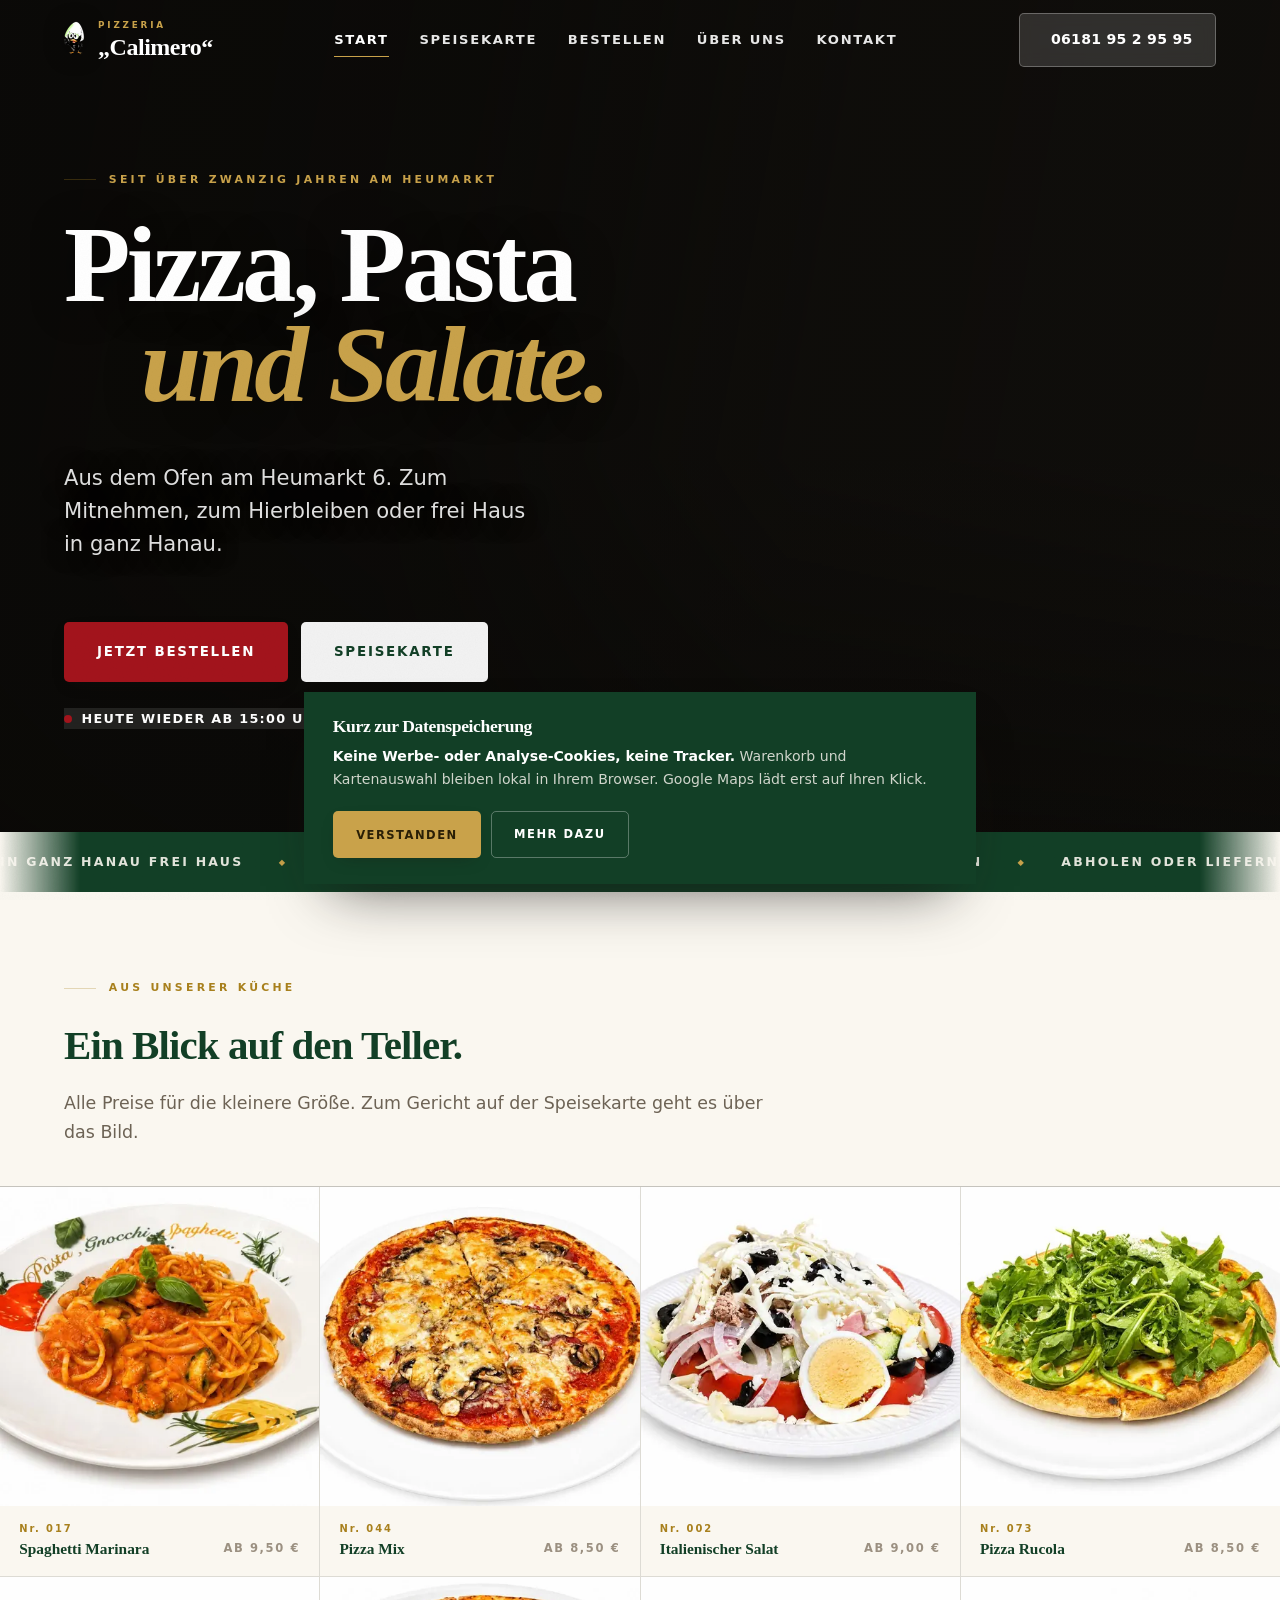
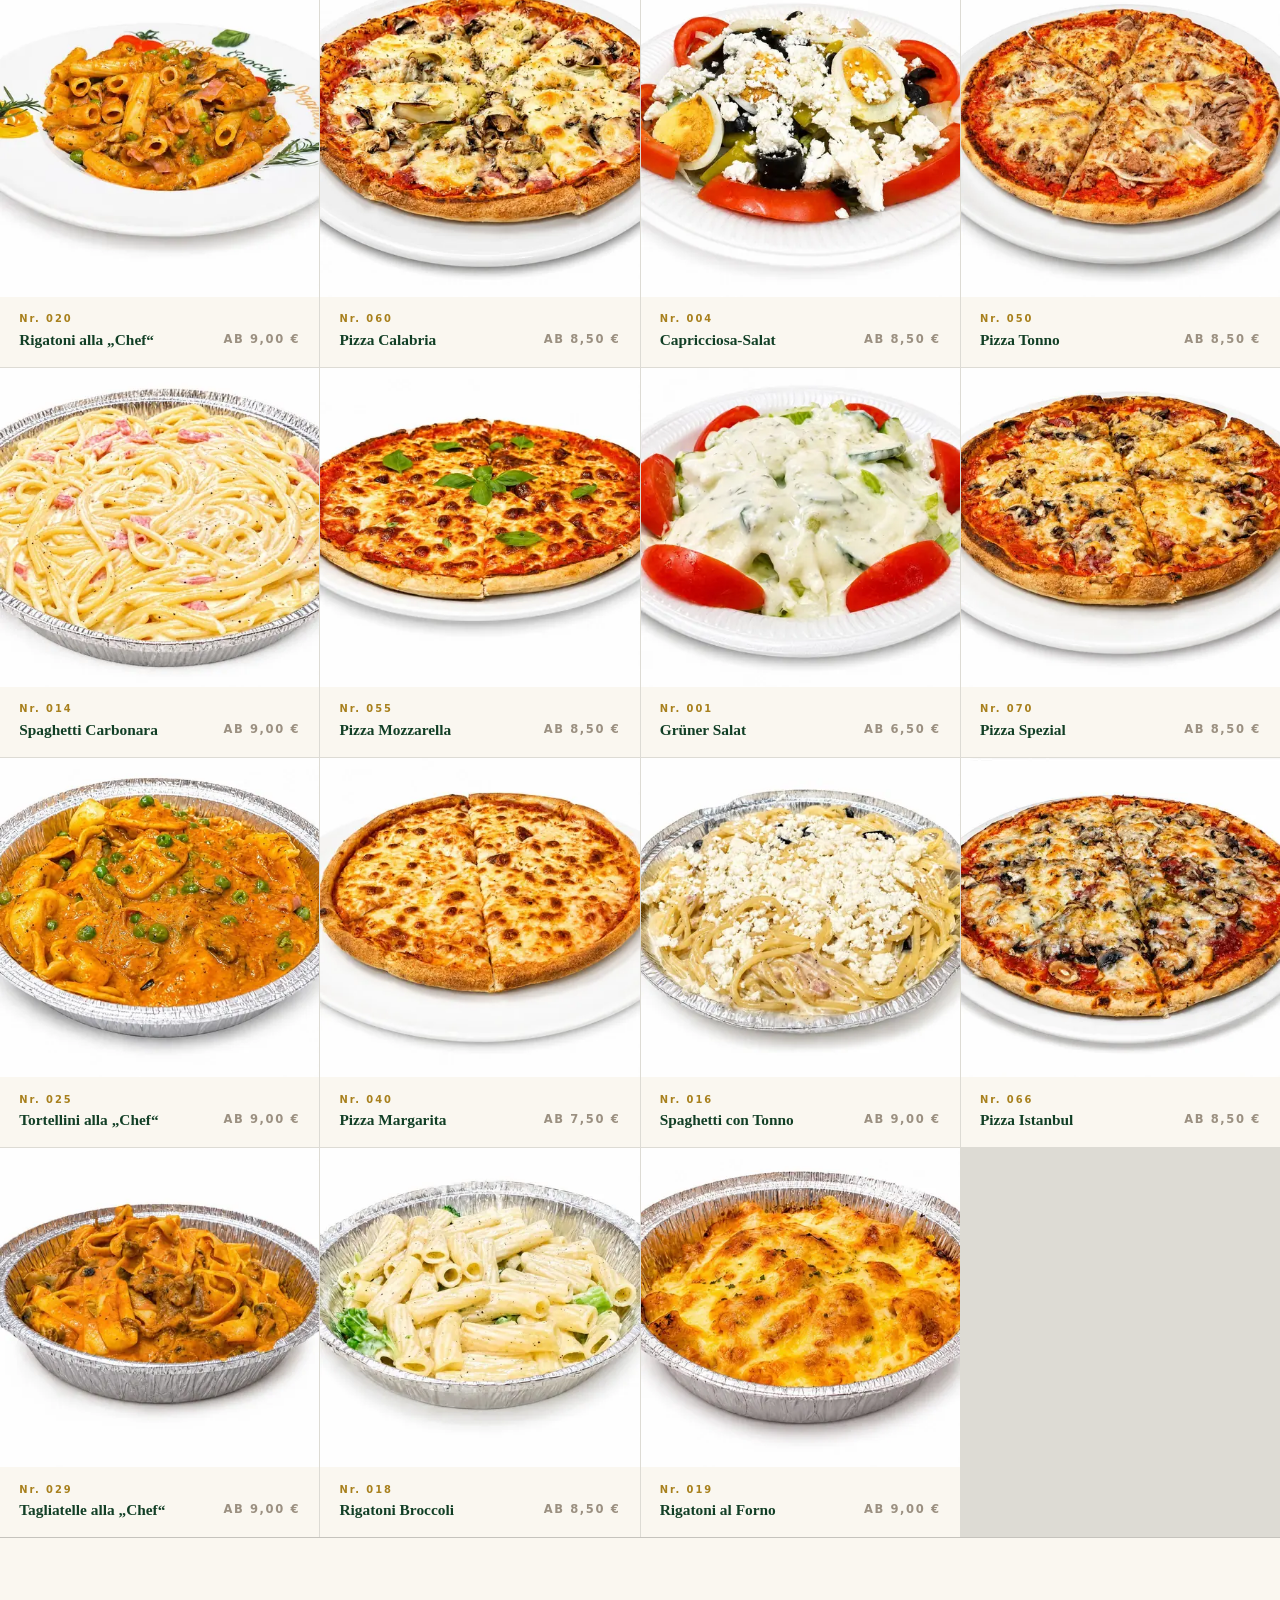
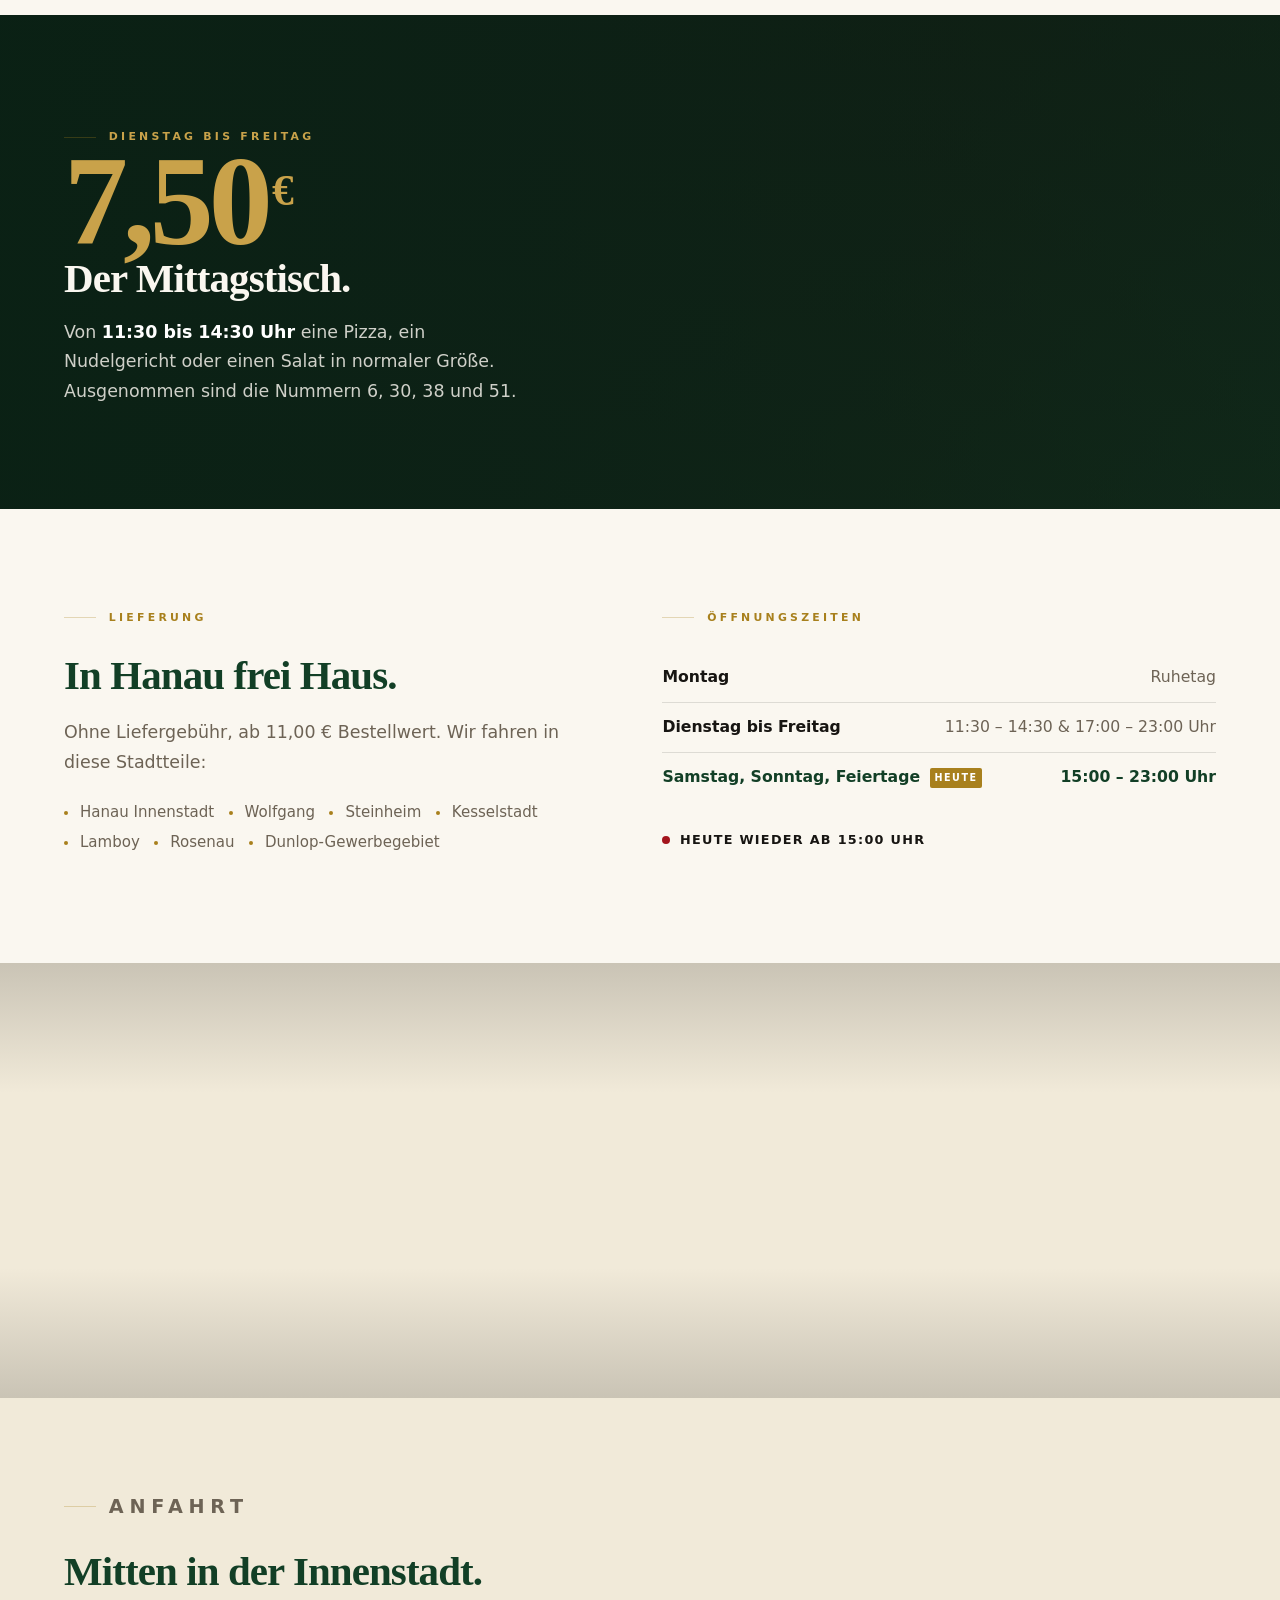
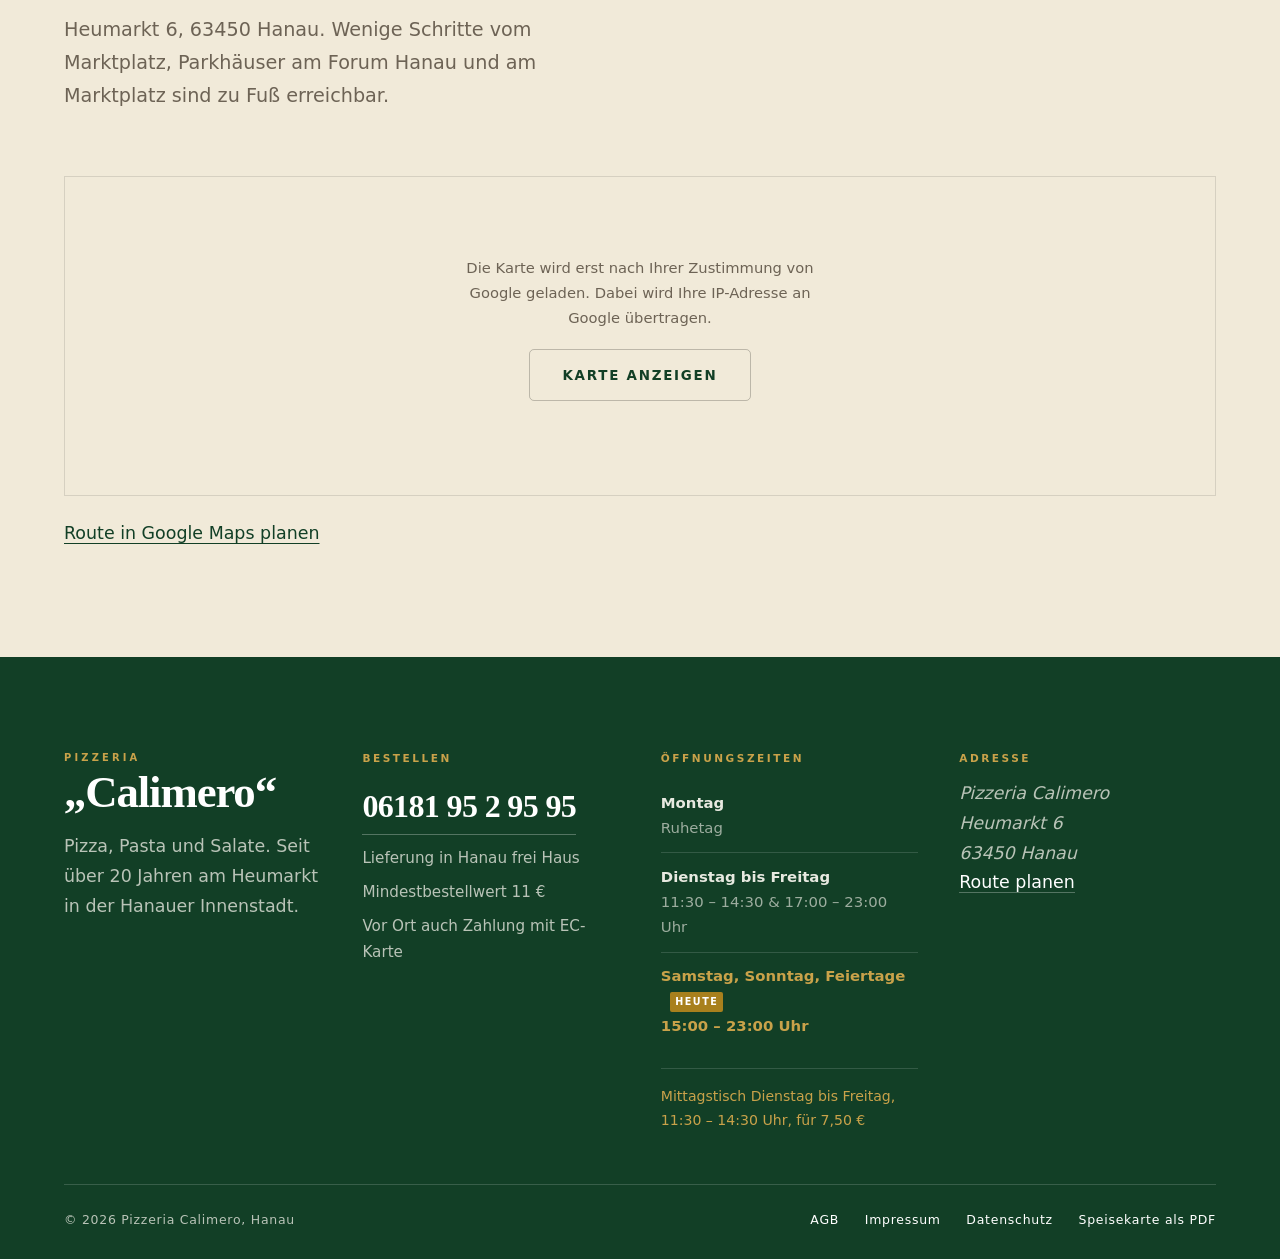
==== commit 80cce361: "Add files via upload" ====
--- a/index.html
+++ b/index.html
@@ -1,6 +1,6 @@
 <!DOCTYPE html>
-<!-- Pizzeria Calimero, Stil A Avorio. Build 2026-09-04 08:43, CSS ad1f5cf14e -->
-<html lang="de" data-build="2026-09-04 08:43">
+<!-- Pizzeria Calimero, Stil A Avorio. Build 2026-09-05 12:43, CSS f2eaddb25b -->
+<html lang="de" data-build="2026-09-05 12:43">
 <head>
 <meta charset="utf-8">
 <meta name="viewport" content="width=device-width, initial-scale=1">
@@ -23,7 +23,7 @@
 <link rel="icon" href="favicon.ico" sizes="any">
 <link rel="icon" type="image/png" href="assets/img/favicon-512.png">
 <link rel="apple-touch-icon" href="assets/img/favicon-512.png">
-<link rel="stylesheet" href="assets/css/calimero.css?v=ad1f5cf14e">
+<link rel="stylesheet" href="assets/css/calimero.css?v=f2eaddb25b">
 <script type="application/ld+json">
 {"@context":"https://schema.org","@type":"Restaurant",
 "name":"Pizzeria Calimero","alternateName":"Calimero Hanau",
@@ -43,7 +43,7 @@
 "opens":"15:00","closes":"23:00"}]}
 </script>
 </head>
-<body>
+<body data-buehne="bild">
 <a class="sprung" href="#inhalt">Zum Inhalt springen</a>
 
 <header class="kopf">
@@ -70,23 +70,29 @@
 <main id="inhalt">
 
 <section class="buehne">
-  <div class="buehne__glanz" aria-hidden="true"></div>
+  <picture class="buehne__hintergrund">
+    <source type="image/webp" media="(max-width:820px)"
+            srcset="assets/img/szenen/pizza-mix-16x9-m.webp">
+    <source type="image/webp" srcset="assets/img/szenen/pizza-mix-16x9.webp">
+    <img src="assets/img/szenen/pizza-mix.jpg" alt="" width="1800" height="1013"
+         fetchpriority="high" decoding="async">
+  </picture>
+  <span class="buehne__schleier" aria-hidden="true"></span>
+
   <div class="huelle buehne__innen">
-    <span class="buehne__seite" aria-hidden="true">Heumarkt 6 &middot; Hanau</span>
     <p class="marke buehne__jahre" data-reveal="0">Seit über zwanzig Jahren am Heumarkt</p>
     <h1 data-reveal="80">Pizza, Pasta<em>und Salate.</em></h1>
-    <p class="buehne__text" data-reveal="180">Zum Mitnehmen, zum Hierbleiben oder
-    frei Haus in ganz Hanau. Bestellt wird telefonisch oder online.</p>
+    <p class="buehne__text" data-reveal="180">Aus dem Ofen am Heumarkt 6.
+    Zum Mitnehmen, zum Hierbleiben oder frei Haus in ganz Hanau.</p>
     <div class="buehne__tasten" data-reveal="260">
       <a class="knopf knopf--dunkel" href="bestellen.html"><span>Jetzt bestellen</span></a>
-      <a class="knopf knopf--linie" href="speisekarte.html"><span>Speisekarte</span></a>
+      <a class="knopf knopf--hell" href="speisekarte.html"><span>Speisekarte</span></a>
     </div>
     <ul class="buehne__fakten" data-reveal="340">
       <li><span class="status" data-status><span class="status__punkt"></span>
           <span data-status-text>Öffnungszeiten siehe unten</span></span></li>
-      <li><a href="tel:+4961819529595" style="text-decoration:none;color:inherit">06181 95 2 95 95</a></li>
+      <li><a href="tel:+4961819529595">06181 95 2 95 95</a></li>
     </ul>
-    <img class="buehne__kueken" src="assets/img/calimero-kueken.png" alt="Das Calimero-Küken, Maskottchen der Pizzeria" width="350" height="660">
   </div>
 </section>
 
@@ -95,11 +101,21 @@
 <section class="abschnitt abschnitt--knapp">
   <div class="huelle" data-reveal>
     <p class="marke">Aus unserer Küche</p>
-  </div>
-  <div class="schaufenster"><a class="schaufenster__kachel" href="bestellen.html#pizza"><span class="schaufenster__bild"><picture><source type="image/webp" srcset="assets/img/gerichte/073-pizza-rucola-450.webp 450w, assets/img/gerichte/073-pizza-rucola-900.webp 900w" sizes="(max-width:520px) 100vw, (max-width:900px) 50vw, 33vw"><img src="assets/img/gerichte/073-pizza-rucola.jpg" alt="Pizza Rucola" width="900" height="900" loading="eager" decoding="async" fetchpriority="high"></picture></span><span class="schaufenster__fuss"><span class="schaufenster__name">Pizza Rucola</span><span class="schaufenster__preis">ab 8,50&nbsp;€</span></span></a><a class="schaufenster__kachel" href="bestellen.html#pasta"><span class="schaufenster__bild"><picture><source type="image/webp" srcset="assets/img/gerichte/025-tortellini-chef-450.webp 450w, assets/img/gerichte/025-tortellini-chef-900.webp 900w" sizes="(max-width:520px) 100vw, (max-width:900px) 50vw, 33vw"><img src="assets/img/gerichte/025-tortellini-chef.jpg" alt="Tortellini alla „Chef“" width="900" height="900" loading="lazy" decoding="async"></picture></span><span class="schaufenster__fuss"><span class="schaufenster__name">Tortellini alla „Chef“</span><span class="schaufenster__preis">ab 9,00&nbsp;€</span></span></a><a class="schaufenster__kachel" href="bestellen.html#salate"><span class="schaufenster__bild"><picture><source type="image/webp" srcset="assets/img/gerichte/002-italienischer-salat-450.webp 450w, assets/img/gerichte/002-italienischer-salat-900.webp 900w" sizes="(max-width:520px) 100vw, (max-width:900px) 50vw, 33vw"><img src="assets/img/gerichte/002-italienischer-salat.jpg" alt="Italienischer Salat" width="900" height="900" loading="lazy" decoding="async"></picture></span><span class="schaufenster__fuss"><span class="schaufenster__name">Italienischer Salat</span><span class="schaufenster__preis">ab 9,00&nbsp;€</span></span></a><a class="schaufenster__kachel" href="bestellen.html#pizza"><span class="schaufenster__bild"><picture><source type="image/webp" srcset="assets/img/gerichte/060-pizza-calabria-450.webp 450w, assets/img/gerichte/060-pizza-calabria-900.webp 900w" sizes="(max-width:520px) 100vw, (max-width:900px) 50vw, 33vw"><img src="assets/img/gerichte/060-pizza-calabria.jpg" alt="Pizza Calabria" width="900" height="900" loading="lazy" decoding="async"></picture></span><span class="schaufenster__fuss"><span class="schaufenster__name">Pizza Calabria</span><span class="schaufenster__preis">ab 8,50&nbsp;€</span></span></a><a class="schaufenster__kachel" href="bestellen.html#pasta"><span class="schaufenster__bild"><picture><source type="image/webp" srcset="assets/img/gerichte/019-rigatoni-al-forno-450.webp 450w, assets/img/gerichte/019-rigatoni-al-forno-900.webp 900w" sizes="(max-width:520px) 100vw, (max-width:900px) 50vw, 33vw"><img src="assets/img/gerichte/019-rigatoni-al-forno.jpg" alt="Rigatoni al Forno" width="900" height="900" loading="lazy" decoding="async"></picture></span><span class="schaufenster__fuss"><span class="schaufenster__name">Rigatoni al Forno</span><span class="schaufenster__preis">ab 9,00&nbsp;€</span></span></a><a class="schaufenster__kachel" href="bestellen.html#pizza"><span class="schaufenster__bild"><picture><source type="image/webp" srcset="assets/img/gerichte/040-pizza-margarita-450.webp 450w, assets/img/gerichte/040-pizza-margarita-900.webp 900w" sizes="(max-width:520px) 100vw, (max-width:900px) 50vw, 33vw"><img src="assets/img/gerichte/040-pizza-margarita.jpg" alt="Pizza Margarita" width="900" height="900" loading="lazy" decoding="async"></picture></span><span class="schaufenster__fuss"><span class="schaufenster__name">Pizza Margarita</span><span class="schaufenster__preis">ab 7,50&nbsp;€</span></span></a></div>
+    <h2>Ein Blick auf den Teller.</h2>
+    <p style="color:var(--still)">Alle Preise für die kleinere Größe.
+    Zum Gericht auf der Speisekarte geht es über das Bild.</p>
+  </div>
+  <div class="schaufenster"><a class="schaufenster__kachel" href="speisekarte.html#nr-017"><span class="schaufenster__bild"><picture><source type="image/webp" srcset="assets/img/gerichte/017-spaghetti-marinara-450.webp 450w, assets/img/gerichte/017-spaghetti-marinara-900.webp 900w" sizes="(max-width:700px) 50vw, (max-width:1100px) 33vw, 25vw"><img src="assets/img/gerichte/017-spaghetti-marinara.jpg" alt="Spaghetti Marinara" width="900" height="900" loading="eager" decoding="async" fetchpriority="high"></picture></span><span class="schaufenster__fuss"><span class="schaufenster__nr">Nr. 017</span><span class="schaufenster__name">Spaghetti Marinara</span><span class="schaufenster__preis">ab 9,50&nbsp;€</span></span></a><a class="schaufenster__kachel" href="speisekarte.html#nr-044"><span class="schaufenster__bild"><picture><source type="image/webp" srcset="assets/img/gerichte/044-pizza-mix-450.webp 450w, assets/img/gerichte/044-pizza-mix-900.webp 900w" sizes="(max-width:700px) 50vw, (max-width:1100px) 33vw, 25vw"><img src="assets/img/gerichte/044-pizza-mix.jpg" alt="Pizza Mix" width="900" height="900" loading="lazy" decoding="async"></picture></span><span class="schaufenster__fuss"><span class="schaufenster__nr">Nr. 044</span><span class="schaufenster__name">Pizza Mix</span><span class="schaufenster__preis">ab 8,50&nbsp;€</span></span></a><a class="schaufenster__kachel" href="speisekarte.html#nr-002"><span class="schaufenster__bild"><picture><source type="image/webp" srcset="assets/img/gerichte/002-italienischer-salat-450.webp 450w, assets/img/gerichte/002-italienischer-salat-900.webp 900w" sizes="(max-width:700px) 50vw, (max-width:1100px) 33vw, 25vw"><img src="assets/img/gerichte/002-italienischer-salat.jpg" alt="Italienischer Salat" width="900" height="900" loading="lazy" decoding="async"></picture></span><span class="schaufenster__fuss"><span class="schaufenster__nr">Nr. 002</span><span class="schaufenster__name">Italienischer Salat</span><span class="schaufenster__preis">ab 9,00&nbsp;€</span></span></a><a class="schaufenster__kachel" href="speisekarte.html#nr-073"><span class="schaufenster__bild"><picture><source type="image/webp" srcset="assets/img/gerichte/073-pizza-rucola-450.webp 450w, assets/img/gerichte/073-pizza-rucola-900.webp 900w" sizes="(max-width:700px) 50vw, (max-width:1100px) 33vw, 25vw"><img src="assets/img/gerichte/073-pizza-rucola.jpg" alt="Pizza Rucola" width="900" height="900" loading="lazy" decoding="async"></picture></span><span class="schaufenster__fuss"><span class="schaufenster__nr">Nr. 073</span><span class="schaufenster__name">Pizza Rucola</span><span class="schaufenster__preis">ab 8,50&nbsp;€</span></span></a><a class="schaufenster__kachel" href="speisekarte.html#nr-020"><span class="schaufenster__bild"><picture><source type="image/webp" srcset="assets/img/gerichte/020-rigatoni-chef-450.webp 450w, assets/img/gerichte/020-rigatoni-chef-900.webp 900w" sizes="(max-width:700px) 50vw, (max-width:1100px) 33vw, 25vw"><img src="assets/img/gerichte/020-rigatoni-chef.jpg" alt="Rigatoni alla „Chef“" width="900" height="900" loading="lazy" decoding="async"></picture></span><span class="schaufenster__fuss"><span class="schaufenster__nr">Nr. 020</span><span class="schaufenster__name">Rigatoni alla „Chef“</span><span class="schaufenster__preis">ab 9,00&nbsp;€</span></span></a><a class="schaufenster__kachel" href="speisekarte.html#nr-060"><span class="schaufenster__bild"><picture><source type="image/webp" srcset="assets/img/gerichte/060-pizza-calabria-450.webp 450w, assets/img/gerichte/060-pizza-calabria-900.webp 900w" sizes="(max-width:700px) 50vw, (max-width:1100px) 33vw, 25vw"><img src="assets/img/gerichte/060-pizza-calabria.jpg" alt="Pizza Calabria" width="900" height="900" loading="lazy" decoding="async"></picture></span><span class="schaufenster__fuss"><span class="schaufenster__nr">Nr. 060</span><span class="schaufenster__name">Pizza Calabria</span><span class="schaufenster__preis">ab 8,50&nbsp;€</span></span></a><a class="schaufenster__kachel" href="speisekarte.html#nr-004"><span class="schaufenster__bild"><picture><source type="image/webp" srcset="assets/img/gerichte/004-capricciosa-salat-450.webp 450w, assets/img/gerichte/004-capricciosa-salat-900.webp 900w" sizes="(max-width:700px) 50vw, (max-width:1100px) 33vw, 25vw"><img src="assets/img/gerichte/004-capricciosa-salat.jpg" alt="Capricciosa-Salat" width="900" height="900" loading="lazy" decoding="async"></picture></span><span class="schaufenster__fuss"><span class="schaufenster__nr">Nr. 004</span><span class="schaufenster__name">Capricciosa-Salat</span><span class="schaufenster__preis">ab 8,50&nbsp;€</span></span></a><a class="schaufenster__kachel" href="speisekarte.html#nr-050"><span class="schaufenster__bild"><picture><source type="image/webp" srcset="assets/img/gerichte/050-pizza-tonno-450.webp 450w, assets/img/gerichte/050-pizza-tonno-900.webp 900w" sizes="(max-width:700px) 50vw, (max-width:1100px) 33vw, 25vw"><img src="assets/img/gerichte/050-pizza-tonno.jpg" alt="Pizza Tonno" width="900" height="900" loading="lazy" decoding="async"></picture></span><span class="schaufenster__fuss"><span class="schaufenster__nr">Nr. 050</span><span class="schaufenster__name">Pizza Tonno</span><span class="schaufenster__preis">ab 8,50&nbsp;€</span></span></a><a class="schaufenster__kachel" href="speisekarte.html#nr-014"><span class="schaufenster__bild"><picture><source type="image/webp" srcset="assets/img/gerichte/014-spaghetti-carbonara-450.webp 450w, assets/img/gerichte/014-spaghetti-carbonara-900.webp 900w" sizes="(max-width:700px) 50vw, (max-width:1100px) 33vw, 25vw"><img src="assets/img/gerichte/014-spaghetti-carbonara.jpg" alt="Spaghetti Carbonara" width="900" height="900" loading="lazy" decoding="async"></picture></span><span class="schaufenster__fuss"><span class="schaufenster__nr">Nr. 014</span><span class="schaufenster__name">Spaghetti Carbonara</span><span class="schaufenster__preis">ab 9,00&nbsp;€</span></span></a><a class="schaufenster__kachel" href="speisekarte.html#nr-055"><span class="schaufenster__bild"><picture><source type="image/webp" srcset="assets/img/gerichte/055-pizza-mozzarella-450.webp 450w, assets/img/gerichte/055-pizza-mozzarella-900.webp 900w" sizes="(max-width:700px) 50vw, (max-width:1100px) 33vw, 25vw"><img src="assets/img/gerichte/055-pizza-mozzarella.jpg" alt="Pizza Mozzarella" width="900" height="900" loading="lazy" decoding="async"></picture></span><span class="schaufenster__fuss"><span class="schaufenster__nr">Nr. 055</span><span class="schaufenster__name">Pizza Mozzarella</span><span class="schaufenster__preis">ab 8,50&nbsp;€</span></span></a><a class="schaufenster__kachel" href="speisekarte.html#nr-001"><span class="schaufenster__bild"><picture><source type="image/webp" srcset="assets/img/gerichte/001-gruener-salat-450.webp 450w, assets/img/gerichte/001-gruener-salat-900.webp 900w" sizes="(max-width:700px) 50vw, (max-width:1100px) 33vw, 25vw"><img src="assets/img/gerichte/001-gruener-salat.jpg" alt="Grüner Salat" width="900" height="900" loading="lazy" decoding="async"></picture></span><span class="schaufenster__fuss"><span class="schaufenster__nr">Nr. 001</span><span class="schaufenster__name">Grüner Salat</span><span class="schaufenster__preis">ab 6,50&nbsp;€</span></span></a><a class="schaufenster__kachel" href="speisekarte.html#nr-070"><span class="schaufenster__bild"><picture><source type="image/webp" srcset="assets/img/gerichte/070-pizza-spezial-450.webp 450w, assets/img/gerichte/070-pizza-spezial-900.webp 900w" sizes="(max-width:700px) 50vw, (max-width:1100px) 33vw, 25vw"><img src="assets/img/gerichte/070-pizza-spezial.jpg" alt="Pizza Spezial" width="900" height="900" loading="lazy" decoding="async"></picture></span><span class="schaufenster__fuss"><span class="schaufenster__nr">Nr. 070</span><span class="schaufenster__name">Pizza Spezial</span><span class="schaufenster__preis">ab 8,50&nbsp;€</span></span></a><a class="schaufenster__kachel" href="speisekarte.html#nr-025"><span class="schaufenster__bild"><picture><source type="image/webp" srcset="assets/img/gerichte/025-tortellini-chef-450.webp 450w, assets/img/gerichte/025-tortellini-chef-900.webp 900w" sizes="(max-width:700px) 50vw, (max-width:1100px) 33vw, 25vw"><img src="assets/img/gerichte/025-tortellini-chef.jpg" alt="Tortellini alla „Chef“" width="900" height="900" loading="lazy" decoding="async"></picture></span><span class="schaufenster__fuss"><span class="schaufenster__nr">Nr. 025</span><span class="schaufenster__name">Tortellini alla „Chef“</span><span class="schaufenster__preis">ab 9,00&nbsp;€</span></span></a><a class="schaufenster__kachel" href="speisekarte.html#nr-040"><span class="schaufenster__bild"><picture><source type="image/webp" srcset="assets/img/gerichte/040-pizza-margarita-450.webp 450w, assets/img/gerichte/040-pizza-margarita-900.webp 900w" sizes="(max-width:700px) 50vw, (max-width:1100px) 33vw, 25vw"><img src="assets/img/gerichte/040-pizza-margarita.jpg" alt="Pizza Margarita" width="900" height="900" loading="lazy" decoding="async"></picture></span><span class="schaufenster__fuss"><span class="schaufenster__nr">Nr. 040</span><span class="schaufenster__name">Pizza Margarita</span><span class="schaufenster__preis">ab 7,50&nbsp;€</span></span></a><a class="schaufenster__kachel" href="speisekarte.html#nr-016"><span class="schaufenster__bild"><picture><source type="image/webp" srcset="assets/img/gerichte/016-spaghetti-con-tonno-450.webp 450w, assets/img/gerichte/016-spaghetti-con-tonno-900.webp 900w" sizes="(max-width:700px) 50vw, (max-width:1100px) 33vw, 25vw"><img src="assets/img/gerichte/016-spaghetti-con-tonno.jpg" alt="Spaghetti con Tonno" width="900" height="900" loading="lazy" decoding="async"></picture></span><span class="schaufenster__fuss"><span class="schaufenster__nr">Nr. 016</span><span class="schaufenster__name">Spaghetti con Tonno</span><span class="schaufenster__preis">ab 9,00&nbsp;€</span></span></a><a class="schaufenster__kachel" href="speisekarte.html#nr-066"><span class="schaufenster__bild"><picture><source type="image/webp" srcset="assets/img/gerichte/066-pizza-istanbul-450.webp 450w, assets/img/gerichte/066-pizza-istanbul-900.webp 900w" sizes="(max-width:700px) 50vw, (max-width:1100px) 33vw, 25vw"><img src="assets/img/gerichte/066-pizza-istanbul.jpg" alt="Pizza Istanbul" width="900" height="900" loading="lazy" decoding="async"></picture></span><span class="schaufenster__fuss"><span class="schaufenster__nr">Nr. 066</span><span class="schaufenster__name">Pizza Istanbul</span><span class="schaufenster__preis">ab 8,50&nbsp;€</span></span></a><a class="schaufenster__kachel" href="speisekarte.html#nr-029"><span class="schaufenster__bild"><picture><source type="image/webp" srcset="assets/img/gerichte/029-tagliatelle-chef-450.webp 450w, assets/img/gerichte/029-tagliatelle-chef-900.webp 900w" sizes="(max-width:700px) 50vw, (max-width:1100px) 33vw, 25vw"><img src="assets/img/gerichte/029-tagliatelle-chef.jpg" alt="Tagliatelle alla „Chef“" width="900" height="900" loading="lazy" decoding="async"></picture></span><span class="schaufenster__fuss"><span class="schaufenster__nr">Nr. 029</span><span class="schaufenster__name">Tagliatelle alla „Chef“</span><span class="schaufenster__preis">ab 9,00&nbsp;€</span></span></a><a class="schaufenster__kachel" href="speisekarte.html#nr-018"><span class="schaufenster__bild"><picture><source type="image/webp" srcset="assets/img/gerichte/018-rigatoni-broccoli-450.webp 450w, assets/img/gerichte/018-rigatoni-broccoli-900.webp 900w" sizes="(max-width:700px) 50vw, (max-width:1100px) 33vw, 25vw"><img src="assets/img/gerichte/018-rigatoni-broccoli.jpg" alt="Rigatoni Broccoli" width="900" height="900" loading="lazy" decoding="async"></picture></span><span class="schaufenster__fuss"><span class="schaufenster__nr">Nr. 018</span><span class="schaufenster__name">Rigatoni Broccoli</span><span class="schaufenster__preis">ab 8,50&nbsp;€</span></span></a><a class="schaufenster__kachel" href="speisekarte.html#nr-019"><span class="schaufenster__bild"><picture><source type="image/webp" srcset="assets/img/gerichte/019-rigatoni-al-forno-450.webp 450w, assets/img/gerichte/019-rigatoni-al-forno-900.webp 900w" sizes="(max-width:700px) 50vw, (max-width:1100px) 33vw, 25vw"><img src="assets/img/gerichte/019-rigatoni-al-forno.jpg" alt="Rigatoni al Forno" width="900" height="900" loading="lazy" decoding="async"></picture></span><span class="schaufenster__fuss"><span class="schaufenster__nr">Nr. 019</span><span class="schaufenster__name">Rigatoni al Forno</span><span class="schaufenster__preis">ab 9,00&nbsp;€</span></span></a></div>
 </section>
 
 <section class="mittag">
+  <picture class="mittag__bild" aria-hidden="true">
+    <source type="image/webp" media="(max-width:820px)"
+            srcset="assets/img/szenen/tortellini-16x9-m.webp">
+    <source type="image/webp" srcset="assets/img/szenen/tortellini-16x9.webp">
+    <img src="assets/img/szenen/tortellini.jpg" alt="" width="1800" height="1013"
+         loading="lazy" decoding="async">
+  </picture>
   <div class="huelle">
     <div class="mittag__block" data-reveal>
       <p class="marke" style="color:var(--gold-hell)">Dienstag bis Freitag</p>
@@ -147,6 +163,16 @@
   </div>
 </section>
 
+<figure class="bildband" data-reveal>
+  <picture>
+    <source type="image/webp" media="(max-width:820px)"
+            srcset="assets/img/szenen/ueberbacken-16x9-m.webp">
+    <source type="image/webp" srcset="assets/img/szenen/ueberbacken-16x9.webp">
+    <img src="assets/img/szenen/ueberbacken.jpg" alt="Überbackene Nudeln aus dem Ofen"
+         width="1800" height="1013" loading="lazy" decoding="async">
+  </picture>
+</figure>
+
 <section class="abschnitt abschnitt--tief">
   <div class="huelle">
     <div class="abschnitt__kopf" data-reveal>
--- a/assets/css/calimero.css
+++ b/assets/css/calimero.css
@@ -76,16 +76,17 @@
 
 /* ---------------- Typografie ---------------- */
 h1,h2,h3,h4{margin:0 0 .5em;color:var(--gruen);font-weight:700}
-h1{font-family:var(--display);font-size:clamp(3.4rem,11.5vw,9.5rem);line-height:.88;
-  letter-spacing:-.035em}
-h2{font-family:var(--display);font-size:clamp(2.2rem,5.2vw,4.2rem);line-height:1.0;
+/* Seitenueberschrift: ruhig, lesbar, nicht bildschirmfuellend */
+h1{font-family:var(--display);font-size:clamp(2.3rem,4.6vw,3.8rem);line-height:1.02;
   letter-spacing:-.028em;text-wrap:balance}
+h2{font-family:var(--display);font-size:clamp(1.7rem,3.2vw,2.6rem);line-height:1.1;
+  letter-spacing:-.022em;text-wrap:balance}
 h3{font-family:var(--serif);font-size:clamp(1.2rem,1.05rem + .6vw,1.5rem);line-height:1.2;
   letter-spacing:-.008em}
 p{margin:0 0 1.1em;max-width:64ch}
 
-.gross{font-size:clamp(1.12rem,1rem + .7vw,1.4rem);line-height:1.55;color:var(--still);
-  max-width:38ch}
+.gross{font-size:clamp(1.1rem,1rem + .55vw,1.32rem);line-height:1.6;color:var(--still);
+  max-width:46ch}
 .marke{display:inline-flex;align-items:center;gap:.8rem;font-family:var(--sans);
   font-size:.68rem;font-weight:700;letter-spacing:.3em;text-transform:uppercase;
   color:var(--gold);margin:0 0 1.6rem}
@@ -164,44 +165,64 @@
 .knopf svg{width:1.05em;height:1.05em;flex:none;fill:currentColor}
 
 /* ---------------- Bühne ---------------- */
-.buehne{position:relative;overflow:hidden;
-  background:linear-gradient(175deg,var(--grund) 0%,var(--tief) 100%)}
-.buehne__innen{position:relative;display:block;
-  padding-block:clamp(3.5rem,9vw,7.5rem) clamp(3rem,7vw,6rem);
-  min-height:min(76vh,760px);display:flex;flex-direction:column;justify-content:center}
-.buehne__jahre{position:relative;z-index:3}
-.buehne h1{position:relative;z-index:3;margin-bottom:.14em}
-.buehne h1 em{display:block;font-style:italic;color:var(--rot);
-  margin-left:clamp(0px,7vw,7rem)}
-.buehne__text{position:relative;z-index:3;color:var(--still);
-  font-size:clamp(1.08rem,1rem + .5vw,1.32rem);max-width:34ch;line-height:1.55;
-  margin-top:1.8rem}
-.buehne__tasten{position:relative;z-index:3;display:flex;flex-wrap:wrap;gap:.8rem;
-  margin:2.4rem 0 1.6rem}
-.buehne__fakten{position:relative;z-index:3;display:flex;flex-wrap:wrap;
-  gap:.6rem 2rem;align-items:center;list-style:none;font-size:.82rem;font-weight:600;
-  letter-spacing:.1em;text-transform:uppercase;color:var(--leise);margin:0;padding:0}
-
-/* Maskottchen bricht rechts aus dem Raster aus */
-.buehne__kueken{position:absolute;right:clamp(-2rem,-1vw,0rem);bottom:-2%;z-index:2;
-  width:clamp(190px,21vw,330px);pointer-events:none;
-  filter:drop-shadow(0 34px 50px rgba(23,21,18,.20))}
-.buehne__glanz{position:absolute;right:2%;bottom:-14%;width:min(34vw,460px);
-  aspect-ratio:1;border-radius:50%;z-index:1;pointer-events:none;
-  background:radial-gradient(closest-side,rgba(201,162,74,.30),transparent 70%)}
-/* Senkrechte Randnotiz, klassisches Editorial-Detail */
-.buehne__seite{position:absolute;left:calc(var(--gasse) * -1 + .2rem);top:50%;z-index:3;
-  transform:rotate(-90deg) translateX(-50%);transform-origin:left center;
-  font-size:.64rem;font-weight:700;letter-spacing:.42em;text-transform:uppercase;
-  color:var(--leise);white-space:nowrap}
-@media (max-width:1180px){ .buehne__seite{display:none} }
+.buehne{position:relative;overflow:hidden;background:#12100d;isolation:isolate}
+.buehne__hintergrund{position:absolute;inset:0;z-index:0;display:block}
+.buehne__hintergrund img{width:100%;height:100%;object-fit:cover;object-position:center;
+  transform:scale(1.06);animation:heranfahren 2.4s cubic-bezier(.22,1,.36,1) forwards}
+@keyframes heranfahren{ to{ transform:scale(1) } }
+@media (prefers-reduced-motion:reduce){
+  .buehne__hintergrund img{animation:none;transform:none}
+}
+/* Dunkler Schleier, damit die Schrift auf jedem Bild lesbar bleibt */
+.buehne__schleier{position:absolute;inset:0;z-index:1;pointer-events:none;
+  background:
+    linear-gradient(100deg, rgba(10,9,7,.92) 0%, rgba(10,9,7,.80) 34%,
+                    rgba(10,9,7,.42) 62%, rgba(10,9,7,.30) 100%),
+    linear-gradient(to top, rgba(10,9,7,.55), transparent 45%)}
+.buehne__innen{position:relative;z-index:3;
+  padding-block:clamp(4rem,10vw,8rem) clamp(3.5rem,8vw,7rem);
+  min-height:min(78vh,780px);display:flex;flex-direction:column;justify-content:center}
+.buehne .marke{color:var(--gold-hell)}
+.buehne__jahre::after{background:rgba(233,198,106,.4)}
+.buehne h1{color:#fff;margin-bottom:.2em;font-size:clamp(3rem,8.5vw,7rem);
+  line-height:.92;letter-spacing:-.035em;
+  text-shadow:0 2px 40px rgba(0,0,0,.45)}
+.buehne h1 em{display:block;font-style:italic;color:var(--gold-hell);
+  margin-left:clamp(0px,6vw,6rem)}
+.buehne__text{color:rgba(255,255,255,.88);font-size:clamp(1.08rem,1rem + .5vw,1.32rem);
+  max-width:36ch;line-height:1.55;margin-top:1.6rem;
+  text-shadow:0 1px 24px rgba(0,0,0,.5)}
+.buehne__tasten{display:flex;flex-wrap:wrap;gap:.8rem;margin:2.4rem 0 1.6rem}
+.buehne__fakten{display:flex;flex-wrap:wrap;gap:.6rem 2rem;align-items:center;
+  list-style:none;font-size:.8rem;font-weight:600;letter-spacing:.12em;
+  text-transform:uppercase;color:rgba(255,255,255,.75);margin:0;padding:0}
+.buehne__fakten a{color:#fff;text-decoration:none}
+.buehne__fakten a:hover{color:var(--gold-hell)}
+.buehne .status{background:rgba(255,255,255,.10);border-color:rgba(255,255,255,.22);
+  color:#fff;backdrop-filter:blur(4px)}
+.knopf--hell{background:rgba(255,255,255,.95);color:var(--gruen)}
+.knopf--hell:hover{background:#fff;color:var(--gruen)}
+
+/* Maskottchen als Akzent auf dem Bild */
+.buehne__kueken{position:absolute;right:clamp(1rem,4vw,5rem);bottom:0;z-index:2;
+  width:clamp(140px,17vw,270px);pointer-events:none;
+  filter:drop-shadow(0 0 50px rgba(0,0,0,.6)) drop-shadow(0 0 22px rgba(233,198,106,.25))}
 @media (max-width:900px){
-  .buehne__innen{min-height:0;padding-block:clamp(2.2rem,7vw,3.4rem) 0}
+  .buehne__innen{min-height:0;
+    padding-block:clamp(2.6rem,8vw,4rem) clamp(9.5rem,32vw,11.5rem)}
   .buehne h1 em{margin-left:0}
-  .buehne__kueken{position:relative;right:auto;bottom:auto;width:min(52%,220px);
-    margin:.5rem 0 0 auto}
-  .buehne__glanz{display:none}
+  /* Küken sitzt unter dem Inhalt, damit es die Schaltflächen nicht verdeckt */
+  .buehne__kueken{width:auto;height:clamp(120px,30vw,160px);right:1rem;bottom:.4rem}
+  .buehne__text{font-size:1.05rem;margin-top:1.2rem;max-width:30ch}
   .buehne__tasten{margin:1.8rem 0 1.2rem}
+  .buehne__tasten .knopf{flex:1 1 9rem;justify-content:center;padding:1rem .8rem;font-size:.74rem}
+  .buehne__jahre{font-size:.6rem;letter-spacing:.2em}
+  .buehne__fakten{gap:.35rem 1.2rem;font-size:.72rem;max-width:64%}
+}
+@media (max-width:400px){
+  .buehne__kueken{height:110px;right:.4rem;bottom:.3rem}
+  .buehne__fakten{max-width:100%;flex-direction:column;align-items:flex-start;gap:.4rem}
+  .buehne__innen{padding-bottom:8.5rem}
 }
 
 .status{display:inline-flex;align-items:center;gap:.6rem;font-size:.8rem;font-weight:700;
@@ -227,7 +248,7 @@
 }
 
 /* ---------------- Abschnitte ---------------- */
-.abschnitt{padding-block:clamp(4rem,10vw,9rem);position:relative}
+.abschnitt{padding-block:clamp(3.2rem,7vw,6rem);position:relative}
 .abschnitt--tief{background:var(--tief)}
 .abschnitt--knapp{padding-block:clamp(3rem,6vw,5rem)}
 .abschnitt__kopf{max-width:none;margin-bottom:clamp(2.4rem,5vw,4rem);position:relative;z-index:2}
@@ -242,18 +263,24 @@
 
 /* ---------------- Mittagsangebot ---------------- */
 .mittag{position:relative;overflow:hidden;background:var(--gruen);color:var(--grund);
-  padding-block:clamp(3.4rem,8vw,6.5rem)}
-.mittag::before{content:"7,50";position:absolute;right:-.06em;top:50%;
-  transform:translateY(-50%);font-family:var(--display);font-weight:700;
-  font-size:clamp(11rem,30vw,26rem);line-height:.8;color:rgba(201,162,74,.13);
-  pointer-events:none;user-select:none;letter-spacing:-.04em}
+  padding-block:clamp(3.4rem,8vw,6.5rem);isolation:isolate}
+.mittag__bild{position:absolute;inset:0;z-index:0;display:block}
+.mittag__bild img{width:100%;height:100%;object-fit:cover}
+.mittag::after{content:"";position:absolute;inset:0;z-index:1;pointer-events:none;
+  background:
+    linear-gradient(95deg, rgba(10,32,20,.95) 0%, rgba(12,30,20,.86) 40%,
+                    rgba(14,20,14,.55) 72%, rgba(14,18,13,.42) 100%),
+    linear-gradient(to bottom, rgba(12,14,10,.35), rgba(12,14,10,.15))}
+.mittag > .huelle{position:relative;z-index:2}
+.mittag::before{content:"";position:absolute;inset:0;z-index:1;pointer-events:none}
 .mittag__block{position:relative;z-index:2;max-width:46ch}
 .mittag__preis{font-family:var(--display);font-weight:700;line-height:.85;
   font-size:clamp(4rem,10vw,8rem);color:var(--gold-hell);margin:0 0 .2em;
   letter-spacing:-.04em}
 .mittag__preis span{font-size:.34em;vertical-align:.9em;margin-left:.1em;letter-spacing:0}
-.mittag h2{color:var(--grund);font-size:clamp(1.7rem,3.4vw,2.8rem);margin-bottom:.4em}
-.mittag p{color:rgba(250,247,240,.78);margin:0;max-width:42ch}
+.mittag h2{color:var(--grund);margin-bottom:.4em}
+.mittag p{color:rgba(250,247,240,.82);margin:0;max-width:42ch}
+.mittag .mittag__preis{color:var(--gold-hell);max-width:none}
 .mittag strong{color:#fff}
 
 
@@ -450,7 +477,7 @@
 /* ---------------- Rechtstexte ---------------- */
 .rechtstext{padding-block:clamp(3rem,7vw,5.5rem)}
 .rechtstext .huelle{max-width:var(--schmal)}
-.rechtstext h1{font-size:clamp(2.4rem,6vw,4rem);margin-bottom:.6em}
+.rechtstext h1{margin-bottom:.7em}
 .rechtstext h2{font-family:var(--serif);font-size:clamp(1.2rem,1.1rem + .7vw,1.5rem);
   margin-top:2.6em;letter-spacing:-.005em}
 .rechtstext h3{font-size:1.06rem;margin-top:1.8em}
@@ -466,7 +493,7 @@
    ========================================================= */
 .best-kopf{padding-block:clamp(3rem,7vw,5rem) clamp(1.6rem,3vw,2.4rem);
   background:linear-gradient(175deg,var(--grund),var(--tief))}
-.best-kopf h1{font-size:clamp(2.8rem,7.5vw,6rem);margin-bottom:.25em}
+.best-kopf h1{margin-bottom:.3em}
 .best-kopf > .huelle > p{color:var(--still);font-size:clamp(1.04rem,1rem + .3vw,1.18rem);
   max-width:44ch}
 .best-ablauf{list-style:none;display:flex;flex-wrap:wrap;gap:.8rem 2.4rem;margin:2rem 0 0;
@@ -535,7 +562,7 @@
   transition:color .2s,transform .3s}
 .overlay__zu:hover{color:var(--rot);transform:rotate(90deg)}
 .overlay__panel h2{margin-top:0;padding-right:2.5rem;
-  font-size:clamp(1.7rem,4vw,2.6rem)}
+  font-size:clamp(1.5rem,3.4vw,2.1rem)}
 
 .konfig__bild{margin:-.6rem 0 1.4rem;overflow:hidden;aspect-ratio:16/8;background:var(--tief)}
 .konfig__bild img{width:100%;height:100%;object-fit:cover}
@@ -641,7 +668,7 @@
 .bewertung__leer{color:var(--gold-still)}
 .bewertung__voll{position:absolute;left:0;top:0;overflow:hidden;white-space:nowrap;
   color:var(--gold)}
-.bewertung__satz{font-family:var(--display);font-size:clamp(1.8rem,4.5vw,3.2rem);
+.bewertung__satz{font-family:var(--display);font-size:clamp(1.6rem,3.2vw,2.4rem);
   color:var(--gruen);margin:0 0 .6rem;max-width:none;letter-spacing:-.025em;line-height:1.1}
 .bewertung__stand{color:var(--leise);font-size:.35em;font-family:var(--sans);
   font-weight:600;letter-spacing:.1em;text-transform:uppercase;white-space:nowrap;
@@ -811,7 +838,7 @@
 body[data-laden="zu"] #korb-leiste{background:var(--still)}
 
 /* ---------------- Schaufenster auf der Startseite ---------------- */
-.schaufenster{display:grid;grid-template-columns:repeat(3,1fr);gap:1px;
+.schaufenster{display:grid;grid-template-columns:repeat(4,1fr);gap:1px;
   background:var(--linie);margin-top:clamp(1.6rem,4vw,2.4rem);
   border-block:1px solid var(--linie)}
 .schaufenster__kachel{position:relative;display:block;text-decoration:none;color:inherit;
@@ -820,16 +847,19 @@
 .schaufenster__bild img{width:100%;height:100%;object-fit:cover;
   transition:transform 1.1s cubic-bezier(.22,1,.36,1)}
 .schaufenster__kachel:hover .schaufenster__bild img{transform:scale(1.05)}
-.schaufenster__fuss{display:flex;align-items:baseline;justify-content:space-between;
-  gap:1rem;padding:1.1rem clamp(1rem,2vw,1.5rem) 1.3rem}
-.schaufenster__name{font-family:var(--serif);font-size:clamp(1rem,1.5vw,1.15rem);
-  font-weight:700;color:var(--gruen)}
+.schaufenster__fuss{display:grid;grid-template-columns:1fr auto;
+  gap:.1rem .8rem;padding:.9rem clamp(.9rem,1.6vw,1.2rem) 1.1rem}
+.schaufenster__nr{grid-column:1 / -1;font-family:var(--sans);font-size:.62rem;
+  font-weight:700;letter-spacing:.2em;color:var(--gold)}
+.schaufenster__name{font-family:var(--serif);font-size:clamp(.95rem,1.2vw,1.08rem);
+  font-weight:700;color:var(--gruen);line-height:1.25}
 .schaufenster__preis{font-size:.72rem;font-weight:700;letter-spacing:.14em;
   text-transform:uppercase;color:var(--leise);white-space:nowrap}
 .schaufenster__kachel::after{content:"";position:absolute;inset:0;
   box-shadow:inset 0 0 0 0 var(--gold);transition:box-shadow .3s;pointer-events:none}
 .schaufenster__kachel:hover::after{box-shadow:inset 0 0 0 2px var(--gold)}
-@media (max-width:900px){ .schaufenster{grid-template-columns:repeat(2,1fr)} }
+@media (max-width:1100px){ .schaufenster{grid-template-columns:repeat(3,1fr)} }
+@media (max-width:700px){ .schaufenster{grid-template-columns:repeat(2,1fr)} }
 @media (max-width:520px){
   .schaufenster__fuss{flex-direction:column;gap:.15rem;padding:.8rem .9rem 1rem}
   .schaufenster__name{font-size:.98rem}
@@ -881,3 +911,45 @@
   color:var(--still);font-size:.98rem}
 .liste-haken li::before{content:"";position:absolute;left:0;top:.78em;width:.7rem;
   height:1px;background:var(--gold)}
+
+
+/* ---------------- Bildband über die volle Breite ---------------- */
+.bildband{margin:0;width:100%;overflow:hidden;background:var(--tief);position:relative}
+.bildband img{width:100%;height:clamp(240px,34vw,460px);object-fit:cover;display:block;
+  transform:scale(1.04);transition:transform 1.6s cubic-bezier(.22,1,.36,1)}
+.bildband.sichtbar img{transform:scale(1)}
+.bildband::after{content:"";position:absolute;inset:0;pointer-events:none;
+  background:linear-gradient(to bottom,rgba(23,21,18,.18),transparent 30%,
+             transparent 70%,rgba(23,21,18,.18))}
+
+/* ---------------- Kopfzeile über der Bildbühne ---------------- */
+body[data-buehne="bild"] .kopf{background:transparent;backdrop-filter:none;
+  -webkit-backdrop-filter:none;border-bottom-color:transparent;
+  transition:background .35s ease,backdrop-filter .35s ease,border-color .35s ease}
+body[data-buehne="bild"] .kopf .wortmarke b{color:#fff}
+body[data-buehne="bild"] .kopf .wortmarke em{color:var(--gold-hell)}
+body[data-buehne="bild"] .kopf__nav a{color:rgba(255,255,255,.9)}
+body[data-buehne="bild"] .kopf__nav a:hover,
+body[data-buehne="bild"] .kopf__nav a[aria-current="page"]{color:#fff}
+body[data-buehne="bild"] .kopf__nav a::after{background:var(--gold-hell)}
+body[data-buehne="bild"] .kopf__kueken{filter:drop-shadow(0 2px 10px rgba(0,0,0,.55))}
+body[data-buehne="bild"] .kopf__tel{background:rgba(255,255,255,.14);color:#fff;
+  backdrop-filter:blur(8px);box-shadow:none;border:1px solid rgba(255,255,255,.28)}
+body[data-buehne="bild"] .kopf__tel:hover{background:#fff;color:var(--gruen);
+  border-color:#fff}
+/* Sobald gescrollt wird, verhält sich der Kopf wieder normal */
+body[data-buehne="bild"] .kopf[data-gescrollt="ja"]{background:rgba(250,247,240,.9);
+  backdrop-filter:saturate(160%) blur(14px);-webkit-backdrop-filter:saturate(160%) blur(14px);
+  border-bottom-color:var(--linie)}
+body[data-buehne="bild"] .kopf[data-gescrollt="ja"] .wortmarke b{color:var(--gruen)}
+body[data-buehne="bild"] .kopf[data-gescrollt="ja"] .wortmarke em{color:var(--gold)}
+body[data-buehne="bild"] .kopf[data-gescrollt="ja"] .kopf__nav a{color:var(--tinte)}
+body[data-buehne="bild"] .kopf[data-gescrollt="ja"] .kopf__nav a[aria-current="page"]{color:var(--gruen)}
+body[data-buehne="bild"] .kopf[data-gescrollt="ja"] .kopf__nav a::after{background:var(--gold)}
+body[data-buehne="bild"] .kopf[data-gescrollt="ja"] .kopf__kueken{filter:none}
+body[data-buehne="bild"] .kopf[data-gescrollt="ja"] .kopf__tel{background:var(--gruen);
+  color:#fff;border-color:transparent;backdrop-filter:none}
+body[data-buehne="bild"] .kopf[data-gescrollt="ja"] .kopf__tel:hover{background:var(--rot)}
+/* Bühne beginnt dann unter dem Kopf, nicht daneben */
+body[data-buehne="bild"] .buehne{margin-top:calc(-1 * var(--kopf-h))}
+body[data-buehne="bild"] .buehne__innen{padding-top:calc(var(--kopf-h) + clamp(3rem,7vw,6rem))}
